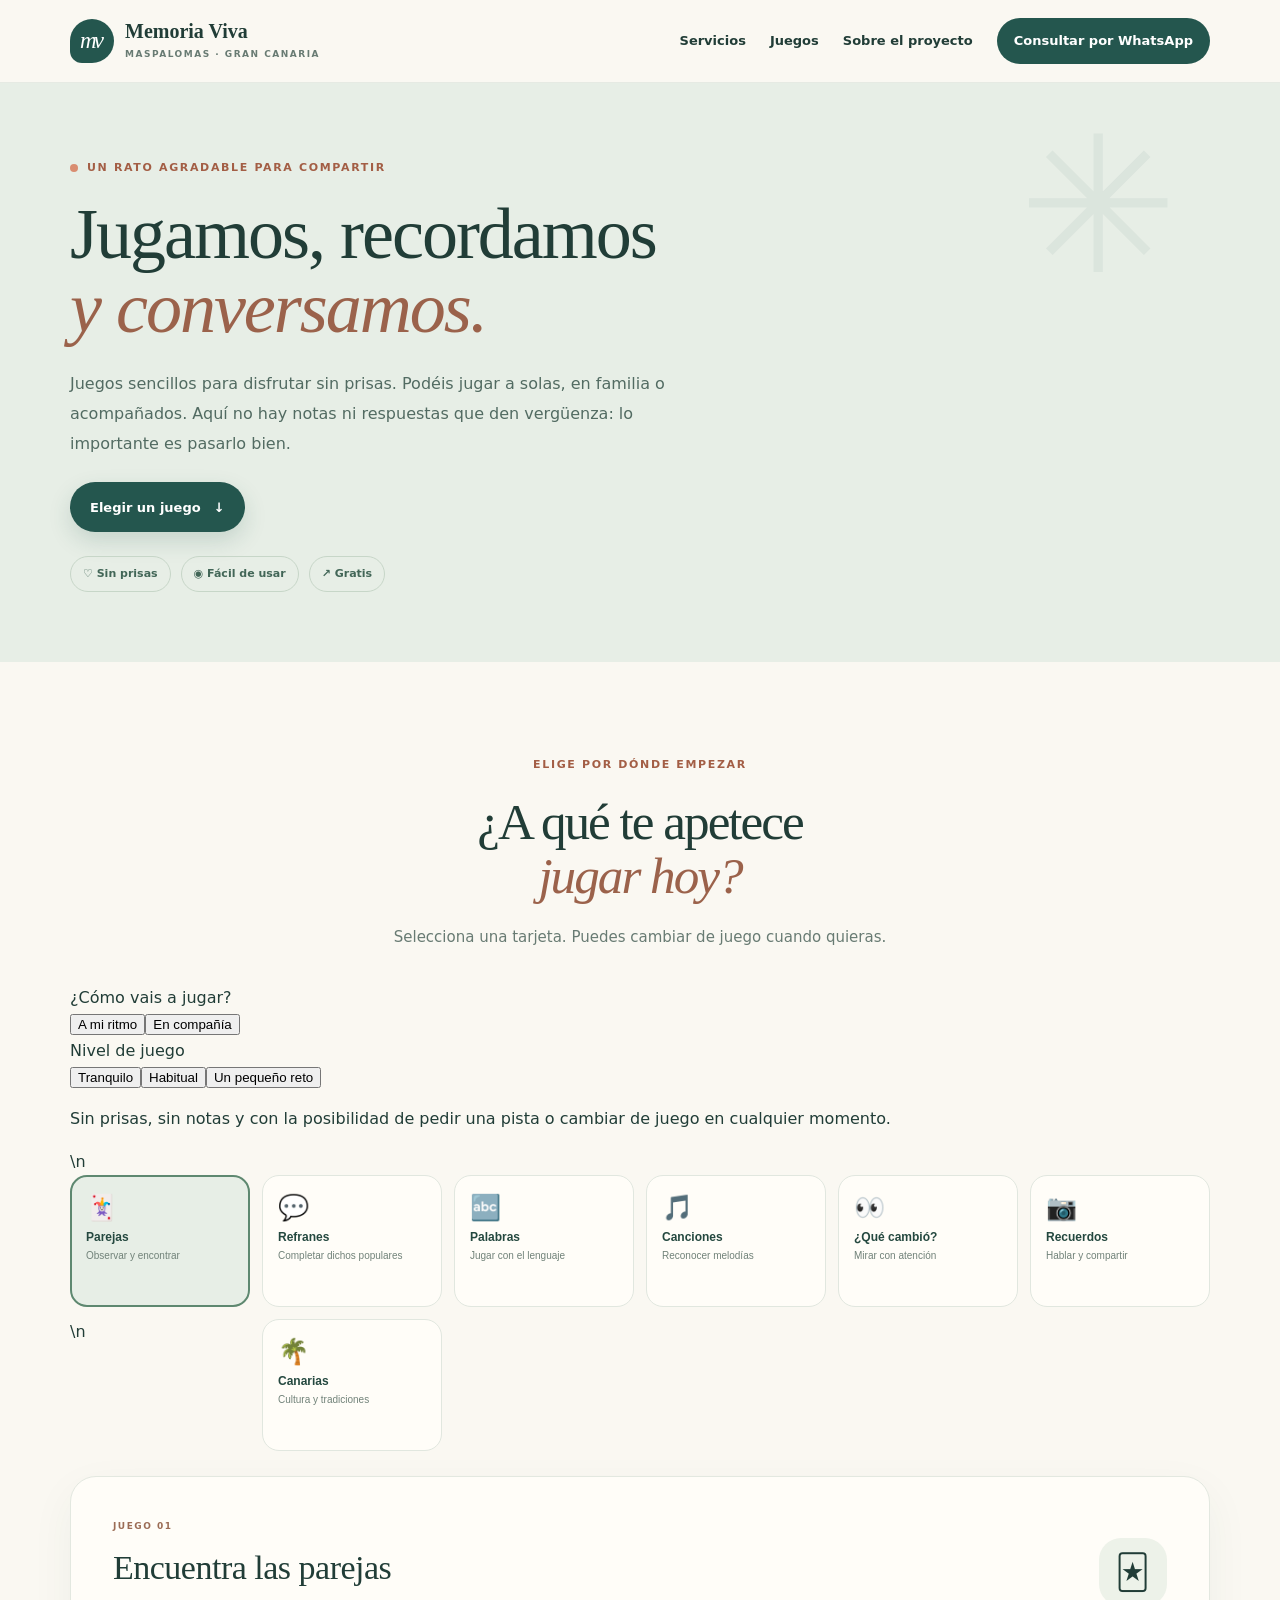
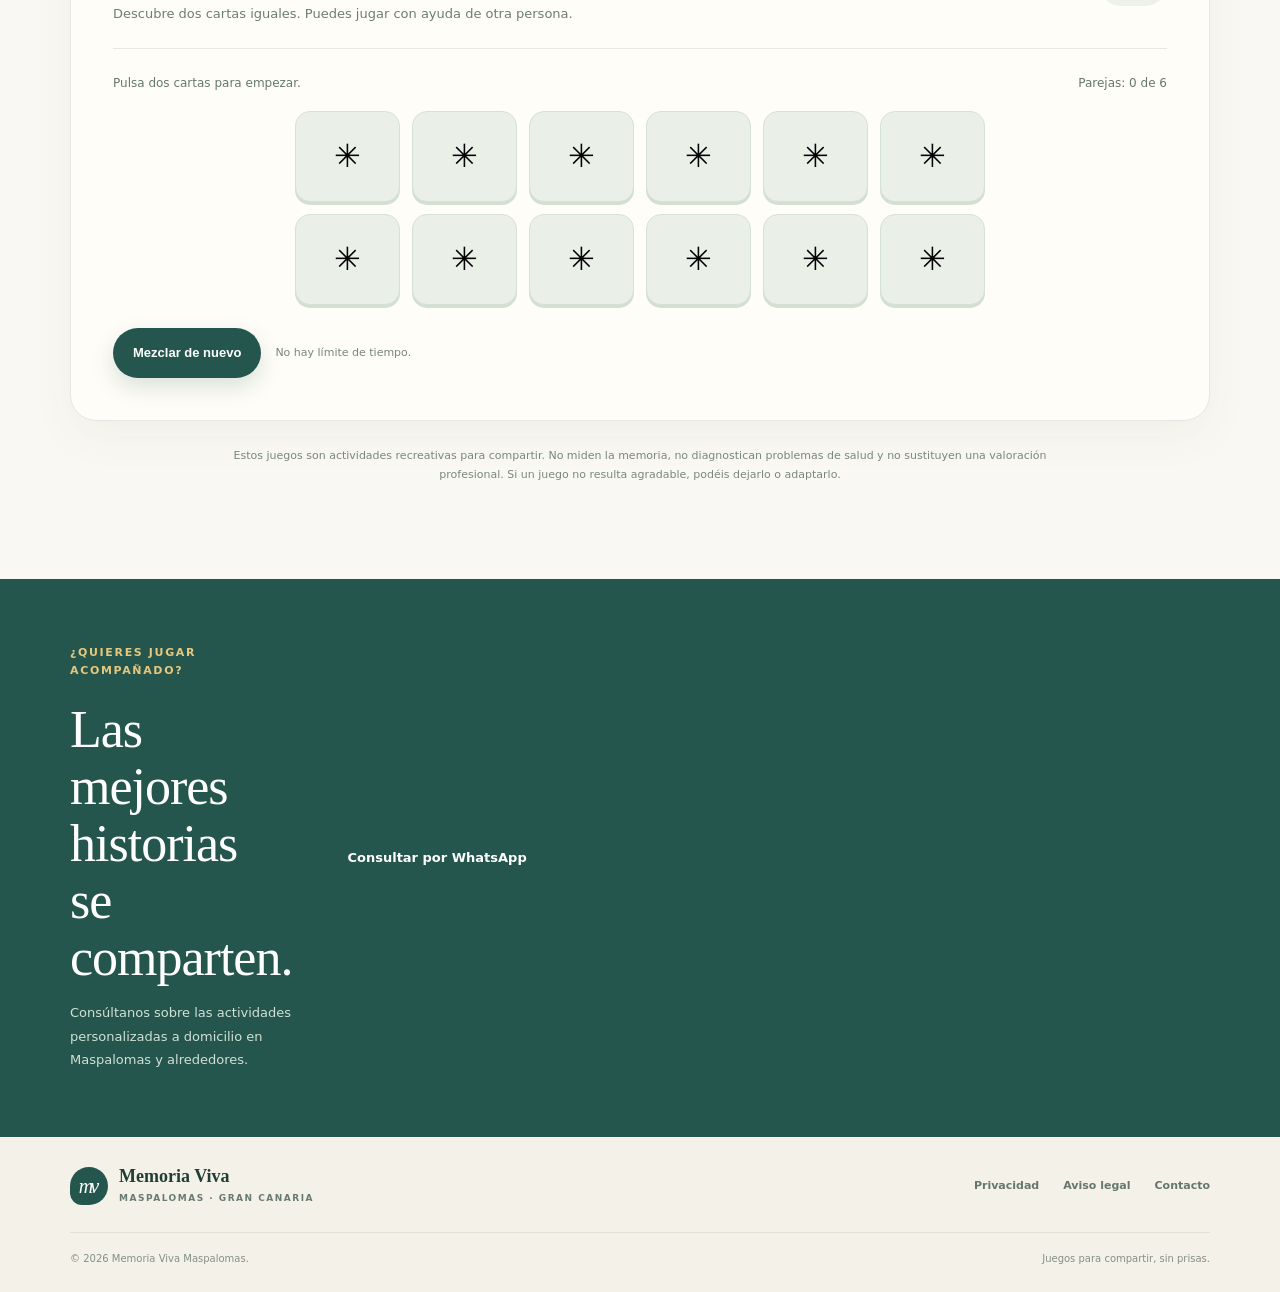
==== juegos.html @ 3e7fa400 "Mejora la experiencia de juegos y añade cultura canaria" ====
<!doctype html>
<html lang="es">
<head>
<meta charset="utf-8"><meta name="viewport" content="width=device-width, initial-scale=1">
<meta name="theme-color" content="#24564e">
<meta name="description" content="Juegos sencillos y agradables para compartir: parejas, refranes, palabras, canciones y recuerdos.">
<title>Juegos para compartir | Memoria Viva Maspalomas</title>
<link rel="icon" href="assets/favicon.svg" type="image/svg+xml">
<link rel="stylesheet" href="styles.css"><link rel="stylesheet" href="juegos.css">
<script src="site-config.js" defer></script><script src="juegos.js" defer></script>
</head>
<body class="games-page">
<a class="skip-link" href="#contenido">Saltar al contenido</a>
<header class="site-header"><div class="container nav-wrap">
<a class="brand" href="index.html" aria-label="Memoria Viva Maspalomas, inicio"><span class="brand-mark" aria-hidden="true">mv</span><span><strong>Memoria Viva</strong><small>MASPALOMAS · GRAN CANARIA</small></span></a>
<button class="menu-toggle" aria-expanded="false" aria-controls="nav-menu" aria-label="Abrir menú">☰</button>
<nav id="nav-menu" class="nav-menu" aria-label="Navegación principal"><a href="index.html#servicios">Servicios</a><a href="juegos.html" aria-current="page">Juegos</a><a href="index.html#sobre-nosotros">Sobre el proyecto</a><a class="nav-cta js-whatsapp" href="#contacto" data-message="Hola, me gustaría recibir información sobre Memoria Viva Maspalomas.">Consultar por WhatsApp</a></nav>
</div></header>
<main id="contenido">
<section class="games-hero"><div class="container games-hero-inner"><p class="eyebrow"><span class="eyebrow-dot"></span> Un rato agradable para compartir</p><h1>Jugamos, recordamos<br><em>y conversamos.</em></h1><p>Juegos sencillos para disfrutar sin prisas. Podéis jugar a solas, en familia o acompañados. Aquí no hay notas ni respuestas que den vergüenza: lo importante es pasarlo bien.</p><a href="#elige-juego" class="button button-primary">Elegir un juego <span aria-hidden="true">↓</span></a><div class="games-hero-badges"><span>♡ Sin prisas</span><span>◉ Fácil de usar</span><span>↗ Gratis</span></div></div></section>
<section class="games-library section" id="elige-juego"><div class="container"><div class="section-heading games-heading"><p class="eyebrow">Elige por dónde empezar</p><h2>¿A qué te apetece<br><em>jugar hoy?</em></h2><p>Selecciona una tarjeta. Puedes cambiar de juego cuando quieras.</p></div>
<div class="play-settings" aria-label="Personaliza la forma de jugar">
  <div class="setting-group"><span class="setting-label" id="mode-label">¿Cómo vais a jugar?</span><div class="setting-options" role="group" aria-labelledby="mode-label"><button type="button" class="setting-button active" data-mode="solo" aria-pressed="true">A mi ritmo</button><button type="button" class="setting-button" data-mode="acompanado" aria-pressed="false">En compañía</button></div></div>
  <div class="setting-group"><span class="setting-label" id="difficulty-label">Nivel de juego</span><div class="setting-options" role="group" aria-labelledby="difficulty-label"><button type="button" class="setting-button" data-level="facil" aria-pressed="false">Tranquilo</button><button type="button" class="setting-button active" data-level="medio" aria-pressed="true">Habitual</button><button type="button" class="setting-button" data-level="reto" aria-pressed="false">Un pequeño reto</button></div></div>
  <p id="play-guidance" class="play-guidance" role="status" aria-live="polite">Sin prisas, sin notas y con la posibilidad de pedir una pista o cambiar de juego en cualquier momento.</p>
</div>\n<div class="game-tabs" role="group" aria-label="Elegir juego">
<button class="game-tab active" data-game="parejas" aria-pressed="true"><span>🃏</span><strong>Parejas</strong><small>Observar y encontrar</small></button>
<button class="game-tab" data-game="refranes" aria-pressed="false"><span>💬</span><strong>Refranes</strong><small>Completar dichos populares</small></button>
<button class="game-tab" data-game="palabras" aria-pressed="false"><span>🔤</span><strong>Palabras</strong><small>Jugar con el lenguaje</small></button>
<button class="game-tab" data-game="canciones" aria-pressed="false"><span>🎵</span><strong>Canciones</strong><small>Reconocer melodías</small></button>
<button class="game-tab" data-game="cambios" aria-pressed="false"><span>👀</span><strong>¿Qué cambió?</strong><small>Mirar con atención</small></button>
<button class="game-tab" data-game="recuerdos" aria-pressed="false"><span>📷</span><strong>Recuerdos</strong><small>Hablar y compartir</small></button>\n<button class="game-tab" data-game="canarias" aria-pressed="false"><span>🌴</span><strong>Canarias</strong><small>Cultura y tradiciones</small></button>
</div>
<div class="game-stage" aria-live="polite">
<div class="game-panel active" id="game-parejas"><div class="game-panel-head"><div><p class="card-label">JUEGO 01</p><h3>Encuentra las parejas</h3><p>Descubre dos cartas iguales. Puedes jugar con ayuda de otra persona.</p></div><span class="game-illustration">🃏</span></div><div class="game-status"><span id="memory-status">Pulsa dos cartas para empezar.</span><span id="memory-pairs">Parejas: 0 de 6</span></div><div class="memory-grid" id="memory-grid" aria-label="Tablero de cartas"></div><div class="game-actions"><button class="button button-primary" id="memory-reset">Mezclar de nuevo</button><span class="gentle-note">No hay límite de tiempo.</span></div></div>
<div class="game-panel" id="game-refranes"><div class="game-panel-head"><div><p class="card-label">JUEGO 02</p><h3>Completa el refrán</h3><p>Elige la opción que te parezca adecuada. ¡Y si conoces otra versión, también vale conversar sobre ella!</p></div><span class="game-illustration">💬</span></div><div class="quiz-card"><span class="quiz-counter" id="proverb-counter">Refrán 1</span><h4 id="proverb-question">A quien madruga…</h4><div class="quiz-options" id="proverb-options"></div><p class="game-feedback" id="proverb-feedback" role="status" aria-live="polite"></p><button class="button button-primary" id="proverb-next">Otro refrán</button></div></div>
<div class="game-panel" id="game-palabras"><div class="game-panel-head"><div><p class="card-label">JUEGO 03</p><h3>Palabras encadenadas</h3><p>Di una palabra que empiece por la última letra de la palabra anterior. Podéis jugar por turnos.</p></div><span class="game-illustration">🔤</span></div><div class="word-card"><p class="word-label">TU PALABRA DE PARTIDA</p><div class="starting-word" id="word-current">MESA</div><p id="word-prompt">Busca una palabra que empiece por A.</p><form id="word-form" class="word-form"><label for="word-input">Tu palabra</label><div class="word-input-row"><input id="word-input" autocomplete="off" maxlength="32" placeholder="Escribe una palabra" required><button class="button button-primary" type="submit">Comprobar</button></div></form><p class="game-feedback" id="word-feedback" role="status" aria-live="polite">Por ejemplo: árbol.</p><div class="word-history" id="word-history" aria-label="Palabras usadas"></div><button class="button button-secondary" id="word-reset" type="button">Empezar otra vez</button></div></div>
<div class="game-panel" id="game-canciones"><div class="game-panel-head"><div><p class="card-label">JUEGO 04</p><h3>¿Qué canción será?</h3><p>Lee la pista y elige un título. Después, si os apetece, podéis tararearla o buscarla juntos.</p></div><span class="game-illustration">🎵</span></div><div class="quiz-card"><span class="quiz-counter" id="song-counter">Pista 1</span><div class="song-note">♫</div><p class="song-clue" id="song-clue">Una canción muy conocida en todo el mundo, asociada a una palabra italiana que invita a volar.</p><div class="quiz-options" id="song-options"></div><p class="game-feedback" id="song-feedback" role="status" aria-live="polite"></p><button class="button button-primary" id="song-next">Siguiente pista</button><p class="gentle-note">Las pistas son descriptivas; no reproducimos grabaciones ni letras de canciones.</p></div></div>
<div class="game-panel" id="game-cambios"><div class="game-panel-head"><div><p class="card-label">JUEGO 05</p><h3>¿Qué ha cambiado?</h3><p>Observa los objetos durante unos segundos. Después cambiaremos uno. ¿Puedes descubrir cuál?</p></div><span class="game-illustration">👀</span></div><div class="scene-card"><p class="scene-instruction" id="scene-instruction">Observa la escena con calma.</p><div class="object-scene" id="object-scene"></div><div class="game-actions scene-actions"><button class="button button-primary" id="scene-show">Ya la he observado</button><button class="button button-secondary" id="scene-reset">Nueva escena</button></div><p class="game-feedback" id="scene-feedback" role="status" aria-live="polite"></p><div class="scene-answers" id="scene-answers"></div></div></div>
<div class="game-panel" id="game-recuerdos"><div class="game-panel-head"><div><p class="card-label">JUEGO 06</p><h3>Recuerdos para conversar</h3><p>No hay respuestas correctas. Cada pregunta es una invitación a compartir una historia, si apetece.</p></div><span class="game-illustration">📷</span></div><div class="memory-prompt-card"><span class="prompt-flower">✳</span><p class="prompt-category" id="memory-category">LUGARES</p><h4 id="memory-prompt">¿Había algún lugar al que te gustara ir de paseo?</h4><p class="prompt-support">Puedes responder hablando, señalando una imagen o simplemente escuchando.</p><div class="prompt-actions"><button class="button button-primary" id="prompt-next">Otra pregunta</button><button class="button button-secondary" id="prompt-fav">♡ Me gusta esta pregunta</button></div><p class="game-feedback" id="prompt-feedback" role="status" aria-live="polite"></p></div></div>
</div><p class="games-disclaimer">Estos juegos son actividades recreativas para compartir. No miden la memoria, no diagnostican problemas de salud y no sustituyen una valoración profesional. Si un juego no resulta agradable, podéis dejarlo o adaptarlo.</p>
</div></section>
<section class="games-contact" id="contacto"><div class="container games-contact-inner"><div><p class="eyebrow light">¿Quieres jugar acompañado?</p><h2>Las mejores historias<br>se comparten.</h2><p>Consúltanos sobre las actividades personalizadas a domicilio en Maspalomas y alrededores.</p></div><a class="button button-light js-whatsapp" href="#contacto" data-message="Hola, he visto los juegos de Memoria Viva Maspalomas y me gustaría recibir información sobre las actividades a domicilio.">Consultar por WhatsApp <span aria-hidden="true">↗</span></a></div></section>
</main>
<footer class="site-footer"><div class="container footer-top"><a class="brand footer-brand" href="index.html"><span class="brand-mark" aria-hidden="true">mv</span><span><strong>Memoria Viva</strong><small>MASPALOMAS · GRAN CANARIA</small></span></a><div class="footer-links"><a href="privacidad.html">Privacidad</a><a href="aviso-legal.html">Aviso legal</a><a href="index.html#contacto">Contacto</a></div></div><div class="container footer-bottom"><p>© <span id="year"></span> Memoria Viva Maspalomas.</p><p>Juegos para compartir, sin prisas.</p></div></footer>
</body></html>
---- styles.css ----
:root{--pine:#24564e;--pine-dark:#173f39;--sage:#e7eee6;--cream:#faf8f2;--paper:#fffdf8;--ink:#213d37;--muted:#687b73;--clay:#d98d71;--gold:#e6c77d;--line:#dce4dc;--radius:24px;--shadow:0 18px 55px rgba(30,66,57,.10)}*{box-sizing:border-box}html{scroll-behavior:smooth;scroll-padding-top:88px}body{margin:0;background:var(--cream);color:var(--ink);font-family:Inter,ui-sans-serif,system-ui,-apple-system,BlinkMacSystemFont,"Segoe UI",sans-serif;font-size:16px;line-height:1.65}a{color:inherit}button,a{-webkit-tap-highlight-color:transparent}a:focus-visible,button:focus-visible,summary:focus-visible{outline:3px solid #c57c5f;outline-offset:4px}.container{width:min(1140px,calc(100% - 40px));margin-inline:auto}.skip-link{position:absolute;top:-50px;left:12px;background:white;padding:10px;z-index:100}.skip-link:focus{top:12px}.site-header{position:sticky;top:0;z-index:50;background:rgba(250,248,242,.96);backdrop-filter:blur(14px);border-bottom:1px solid rgba(36,86,78,.09)}.nav-wrap{min-height:82px;display:flex;align-items:center;justify-content:space-between;gap:24px}.brand{display:inline-flex;align-items:center;gap:11px;text-decoration:none;flex-shrink:0}.brand-mark{display:grid;place-items:center;width:44px;height:44px;border-radius:50% 50% 50% 12px;background:var(--pine);color:#fff;font-family:Georgia,serif;font-size:23px;font-style:italic;letter-spacing:-3px;padding-right:3px}.brand strong{display:block;font-family:Georgia,serif;font-size:20px;line-height:1.1}.brand small{display:block;margin-top:5px;color:var(--muted);font-size:9px;font-weight:800;letter-spacing:1.5px}.nav-menu{display:flex;align-items:center;gap:24px}.nav-menu>a{text-decoration:none;font-size:13px;font-weight:650}.nav-menu>a:hover,.footer-links a:hover{color:#a35e45}.nav-menu .nav-cta,.nav-cta{padding:12px 17px;background:var(--pine);color:white;border-radius:100px;text-decoration:none}.menu-toggle{display:none;border:0;background:transparent;font-size:25px;color:var(--pine);cursor:pointer}.hero{position:relative;overflow:hidden;background:var(--sage);padding:78px 0 94px}.hero-grid{display:grid;grid-template-columns:1.02fr .98fr;align-items:center;gap:50px;position:relative;z-index:1}.eyebrow{display:flex;align-items:center;gap:9px;color:#a35e45;font-size:11px;font-weight:800;letter-spacing:1.65px;text-transform:uppercase;margin:0 0 20px}.eyebrow-dot{width:8px;height:8px;background:var(--clay);border-radius:50%}.hero h1,.section h2,.process-intro h2,.about-copy h2,.faq-grid h2,.contact-section h2{font-family:Georgia,serif;font-weight:500;letter-spacing:-2px;line-height:1.06;margin:0}.hero h1{font-size:clamp(43px,5.2vw,70px)}.hero h1 em,.section h2 em,.process-intro h2 em,.about-copy h2 em,.faq-grid h2 em{font-weight:400;color:#9b624b}.hero-lead{max-width:560px;color:#526b62;font-size:17px;line-height:1.8;margin:24px 0 28px}.hero-actions{display:flex;flex-wrap:wrap;gap:12px}.button{min-height:50px;display:inline-flex;align-items:center;justify-content:center;gap:13px;padding:13px 20px;border-radius:100px;text-decoration:none;font-weight:750;font-size:13px;transition:transform .2s,box-shadow .2s}.button:hover{transform:translateY(-2px)}.button-primary{background:var(--pine);color:white;box-shadow:0 9px 22px rgba(36,86,78,.17)}.button-primary:hover{background:var(--pine-dark)}.button-secondary{border:1px solid #bdcec2;color:var(--pine)}.hero-note{display:flex;align-items:center;gap:9px;margin-top:25px;font-size:11px;color:#60766d}.check-icon{display:grid;place-items:center;width:20px;height:20px;background:#d1e1d2;color:var(--pine);border-radius:50%;font-weight:900}.hero-art{height:440px;position:relative;display:grid;place-items:center}.sun{position:absolute;right:7%;top:2%;width:118px;height:118px;border-radius:50%;background:#edcf8e;opacity:.82}.art-card{position:relative;width:min(370px,84%);min-height:300px;padding:36px 34px;background:#fffdf7;border-radius:8px 8px 8px 48px;box-shadow:0 24px 70px rgba(37,79,66,.13);transform:rotate(-3deg);z-index:2;display:flex;flex-direction:column;justify-content:center}.art-kicker{font-size:9px;letter-spacing:1.8px;font-weight:850;color:#a35e45}.art-line{height:1px;background:#dfe5d9;margin:19px 0}.art-card p{font-family:Georgia,serif;font-size:27px;line-height:1.35;margin:0;color:#34574c}.art-bottom{display:flex;align-items:center;justify-content:space-between;margin-top:30px;font-size:8px;letter-spacing:1.1px;font-weight:800;color:#71867a}.art-spark{font-size:25px;color:#c98a6c}.plant{position:absolute;width:145px;height:190px;right:1%;bottom:7%;z-index:3}.plant b{position:absolute;bottom:0;left:50%;width:7px;height:120px;background:#6f9178;border-radius:10px;transform:rotate(8deg)}.plant i{position:absolute;display:block;width:45px;height:70px;background:#87a58b;border-radius:100% 0 100% 0;transform-origin:bottom center}.plant i:nth-child(1){left:37px;bottom:80px;transform:rotate(-42deg)}.plant i:nth-child(2){left:65px;bottom:110px;transform:rotate(35deg);background:#6f9479}.plant i:nth-child(3){left:30px;bottom:28px;transform:rotate(-60deg);background:#a0b9a0}.floating-tag{position:absolute;left:0;bottom:12%;z-index:4;display:flex;align-items:center;gap:10px;background:white;padding:13px 16px;border-radius:14px;box-shadow:var(--shadow)}.tag-icon{font-size:24px;color:#b7785c}.floating-tag strong,.floating-tag small{display:block}.floating-tag strong{font-size:11px}.floating-tag small{font-size:10px;color:var(--muted)}.hero-wave{position:absolute;bottom:-1px;left:0;width:100%;height:30px;background:var(--cream);clip-path:ellipse(60% 50% at 50% 100%)}.trust-strip{padding:24px 0;background:var(--cream)}.trust-grid{display:grid;grid-template-columns:repeat(3,1fr);gap:25px}.trust-grid>div{display:flex;align-items:center;justify-content:center;gap:13px}.trust-number{font-family:Georgia,serif;font-size:25px;color:#b77a5f}.trust-grid p{font-size:12px;font-weight:750;margin:0}.section{padding:94px 0}.section-heading{text-align:center;max-width:760px;margin:0 auto 46px}.section-heading .eyebrow{justify-content:center}.section h2,.process-intro h2,.about-copy h2,.faq-grid h2{font-size:clamp(38px,4vw,54px)}.section-heading>p:last-child{max-width:610px;margin:22px auto 0;color:var(--muted);font-size:15px}.service-grid{display:grid;grid-template-columns:repeat(3,1fr);gap:20px}.service-card{padding:30px 27px;background:var(--paper);border:1px solid #e4e8df;border-radius:var(--radius);min-height:320px;display:flex;flex-direction:column;align-items:flex-start;box-shadow:0 8px 30px rgba(40,70,58,.025)}.service-card.featured{background:#f0f3e9;border-color:#d9e1d3;transform:translateY(-10px)}.service-icon{width:52px;height:52px;display:grid;place-items:center;border-radius:17px;font-size:24px;margin-bottom:23px}.service-icon.sage{background:#e1eadd;color:#3f6c59}.service-icon.clay{background:#f4e0d6;color:#a55d44}.service-icon.gold{background:#f5edcf;color:#8d7137}.card-label{font-size:9px;font-weight:850;letter-spacing:1.5px;color:#9b6c55;margin:0 0 10px}.service-card h3{font-family:Georgia,serif;font-size:24px;font-weight:500;margin:0 0 12px}.service-card>p:not(.card-label){font-size:13px;line-height:1.8;color:var(--muted);margin:0 0 25px}.text-link{margin-top:auto;text-decoration:none;color:var(--pine);font-size:12px;font-weight:800}.text-link span{margin-left:6px}.section-footnote{font-size:11px;color:#7a8981;text-align:center;max-width:850px;margin:32px auto 0}.process-section{background:#eaf0e8}.process-grid{display:grid;grid-template-columns:.8fr 1.2fr;gap:100px;align-items:start}.process-intro>p:not(.eyebrow){color:var(--muted);font-size:15px;line-height:1.8;margin:24px 0}.process-intro .button{margin-top:8px}.steps{border-top:1px solid #d2ded2}.step{display:grid;grid-template-columns:52px 1fr;gap:18px;padding:26px 0;border-bottom:1px solid #d2ded2}.step-number{width:42px;height:42px;display:grid;place-items:center;border:1px solid #c0d0c0;border-radius:50%;font-family:Georgia,serif;font-size:18px;color:#a35e45}.step h3{margin:0 0 6px;font-size:17px}.step p{margin:0;color:var(--muted);font-size:13px;line-height:1.8}.about-section{background:var(--paper)}.about-grid{display:grid;grid-template-columns:1fr 1fr;gap:90px;align-items:center}.about-visual{height:410px;position:relative;display:grid;place-items:center;background:#f1e9dc;border-radius:48% 48% 12px 12px;overflow:hidden}.about-circle{position:absolute;border:1px solid rgba(36,86,78,.17);border-radius:50%}.circle-one{width:350px;height:350px}.circle-two{width:270px;height:270px}.about-quote{position:relative;width:250px;background:var(--pine);color:white;padding:30px 28px;border-radius:8px 8px 8px 38px;box-shadow:var(--shadow);transform:rotate(2deg)}.quote-mark{font-family:Georgia,serif;font-size:43px;line-height:.8;color:#e7c68d}.about-quote p{font-family:Georgia,serif;font-size:21px;line-height:1.35;margin:10px 0 22px}.quote-line{display:block;width:34px;height:2px;background:#d7b47d;margin-bottom:12px}.about-quote small{font-size:8px;letter-spacing:1.5px;font-weight:800;color:#dbe5d9}.about-copy>p:not(.eyebrow){font-size:14px;color:var(--muted);line-height:1.9;margin:22px 0}.values-list{display:flex;flex-wrap:wrap;gap:8px;margin-top:25px}.values-list span{padding:8px 12px;background:#edf2eb;border-radius:100px;font-size:10px;font-weight:750;color:#496a5a}.faq-section{background:var(--cream)}.faq-grid{display:grid;grid-template-columns:.7fr 1.3fr;gap:90px}.faq-grid>div:first-child>p:last-child{color:var(--muted);font-size:14px;max-width:300px;margin-top:22px}.faq-list{border-top:1px solid var(--line)}.faq-list details{border-bottom:1px solid var(--line);padding:20px 0}.faq-list summary{list-style:none;cursor:pointer;font-size:14px;font-weight:750;display:flex;justify-content:space-between;gap:15px}.faq-list summary::-webkit-details-marker{display:none}.faq-list summary::after{content:'+';font-size:22px;font-weight:400;color:#a35e45}.faq-list details[open] summary::after{content:'−'}.faq-list details p{font-size:13px;line-height:1.8;color:var(--muted);margin:14px 30px 0 0}.contact-section{background:var(--pine);padding:80px 0;color:white;position:relative;overflow:hidden}.contact-section:before{content:'';position:absolute;width:420px;height:420px;border:1px solid rgba(255,255,255,.08);border-radius:50%;right:-100px;top:-190px}.contact-grid{display:grid;grid-template-columns:1fr .78fr;gap:80px;align-items:center;position:relative}.eyebrow.light{color:#e6c77d}.contact-section h2{font-size:clamp(42px,5vw,62px)}.contact-grid>div:first-child>p:not(.eyebrow){color:#d2e0d6;max-width:460px;line-height:1.8;margin-top:22px}.contact-card{background:#fffdf8;color:var(--ink);padding:29px;border-radius:23px;box-shadow:0 25px 65px rgba(13,43,36,.2)}.contact-card-top{display:flex;gap:14px;align-items:center;margin-bottom:23px}.whatsapp-mark{display:grid;place-items:center;width:48px;height:48px;background:#dfece0;color:#2d7053;border-radius:15px;font-size:23px}.contact-card-top strong,.contact-card-top small{display:block}.contact-card-top strong{font-size:14px}.contact-card-top small{font-size:11px;color:var(--muted);margin-top:4px}.button-light{width:100%;background:var(--pine);color:white;justify-content:space-between}.contact-small{font-size:10px;line-height:1.7;color:#78867e;margin:13px 0 0}.contact-divider{height:1px;background:var(--line);margin:23px 0}.contact-zone{display:flex;gap:10px;align-items:center;font-size:11px;color:#62756b;margin:8px 0}.site-footer{background:#f4f1e8;padding:35px 0 20px}.footer-top{display:flex;align-items:center;justify-content:space-between;gap:20px;padding-bottom:26px;border-bottom:1px solid #e0e1d8}.footer-brand .brand-mark{width:38px;height:38px;font-size:20px}.footer-brand strong{font-size:18px}.footer-links{display:flex;gap:24px}.footer-links a{text-decoration:none;font-size:11px;font-weight:700;color:#64766d}.footer-bottom{display:flex;justify-content:space-between;gap:20px;padding:18px 0 4px}.footer-bottom p,.footer-disclaimer{font-size:10px;color:#829087;margin:0}.footer-disclaimer{padding-top:12px;max-width:900px;line-height:1.6}.floating-whatsapp{position:fixed;right:20px;bottom:18px;z-index:40;display:flex;align-items:center;gap:9px;padding:13px 17px;border-radius:100px;background:#1e7251;color:white;text-decoration:none;font-size:12px;font-weight:800;box-shadow:0 8px 28px rgba(18,64,44,.24)}.floating-whatsapp span:first-child{font-size:19px}.toast{position:fixed;left:50%;bottom:24px;transform:translate(-50%,20px);padding:12px 18px;background:#183f38;color:white;border-radius:12px;font-size:12px;max-width:calc(100% - 32px);opacity:0;pointer-events:none;transition:.25s;z-index:100}.toast.visible{opacity:1;transform:translate(-50%,0)}.legal-main{padding:70px 0 100px;min-height:65vh}.legal-content{max-width:780px;margin:auto}.legal-content h1{font-family:Georgia,serif;font-size:44px;font-weight:500;letter-spacing:-1.5px}.legal-content h2{font-family:Georgia,serif;margin-top:35px}.legal-content p,.legal-content li{color:#586e63;line-height:1.85;font-size:14px}.legal-alert{padding:16px 18px;background:#f5e9d9;border-left:3px solid #b67a5e;border-radius:6px;font-size:13px}@media(max-width:900px){.nav-menu{gap:14px}.nav-menu>a{font-size:12px}.hero-grid{gap:20px}.hero-art{height:390px}.art-card{width:85%;padding:29px}.plant{right:-3%}.process-grid,.faq-grid{gap:45px}.about-grid{gap:45px}.contact-grid{gap:40px}}@media(max-width:720px){.container{width:min(100% - 32px,560px)}.nav-wrap{min-height:72px}.menu-toggle{display:block}.nav-menu{display:none;position:absolute;top:71px;left:0;right:0;padding:18px 22px 22px;background:var(--cream);border-bottom:1px solid var(--line);flex-direction:column;align-items:stretch;gap:0}.nav-menu.open{display:flex}.nav-menu>a{padding:13px 3px;font-size:14px}.nav-menu .nav-cta{text-align:center;margin-top:8px;padding:13px}.hero{padding:55px 0 65px}.hero-grid{grid-template-columns:1fr;gap:12px}.hero h1{font-size:clamp(43px,11vw,61px);letter-spacing:-1.8px}.hero-lead{font-size:15px}.hero-art{height:330px;margin-top:0}.sun{width:86px;height:86px;right:7%;top:1%}.art-card{min-height:250px;width:74%;padding:25px;transform:rotate(-2deg)}.art-card p{font-size:23px}.plant{height:145px;width:100px;right:0;bottom:5%;transform:scale(.8);transform-origin:bottom right}.plant b{height:90px}.floating-tag{left:0;bottom:0;padding:10px 12px}.hero-note{font-size:10px}.trust-grid{grid-template-columns:1fr;gap:12px}.trust-grid>div{justify-content:flex-start;padding-left:15%}.section{padding:72px 0}.section-heading{margin-bottom:30px}.section-heading>p:last-child{font-size:14px}.service-grid{grid-template-columns:1fr;gap:14px}.service-card{min-height:0;padding:25px}.service-card.featured{transform:none}.service-icon{margin-bottom:16px}.process-grid,.about-grid,.faq-grid,.contact-grid{grid-template-columns:1fr;gap:35px}.process-intro h2,.about-copy h2,.faq-grid h2,.section h2{font-size:43px}.process-intro>p:not(.eyebrow){margin:18px 0}.about-visual{height:330px;order:2}.about-copy{order:1}.circle-one{width:290px;height:290px}.circle-two{width:220px;height:220px}.about-quote{width:235px;padding:25px}.faq-grid{gap:25px}.contact-section{padding:65px 0}.contact-grid{gap:28px}.contact-card{padding:23px}.footer-top{align-items:flex-start;flex-direction:column}.footer-links{gap:18px;flex-wrap:wrap}.footer-bottom{flex-direction:column;gap:7px}.floating-whatsapp{right:13px;bottom:12px;padding:12px 14px}.footer-disclaimer{padding-right:35px}}@media(prefers-reduced-motion:reduce){html{scroll-behavior:auto}*,*::before,*::after{transition:none!important;animation:none!important}}
---- juegos.css ----
.games-hero{background:#e7eee6;padding:76px 0 70px;position:relative;overflow:hidden}.games-hero:after{content:"✳";position:absolute;right:8%;top:5%;font-size:190px;color:rgba(36,86,78,.06);line-height:1}.games-hero-inner{position:relative;z-index:1}.games-hero h1{font-family:Georgia,serif;font-size:clamp(44px,6vw,72px);line-height:1.03;letter-spacing:-2px;font-weight:500;margin:0}.games-hero h1 em{color:#9b624b;font-weight:400}.games-hero-inner>p:not(.eyebrow){max-width:650px;color:#526b62;font-size:16px;line-height:1.85;margin:24px 0}.games-hero-badges{display:flex;gap:10px;flex-wrap:wrap;margin-top:24px}.games-hero-badges span{border:1px solid #c7d6c8;padding:8px 12px;border-radius:100px;font-size:11px;font-weight:750;color:#426657}.games-heading{margin-bottom:35px}.game-tabs{display:grid;grid-template-columns:repeat(6,1fr);gap:12px;margin-bottom:25px}.game-tab{display:flex;flex-direction:column;align-items:flex-start;text-align:left;gap:5px;min-height:132px;padding:17px 15px;border:1px solid #e1e7df;border-radius:17px;background:#fffdf8;color:#24483f;cursor:pointer;transition:transform .18s,border-color .18s,background .18s}.game-tab:hover{transform:translateY(-2px);border-color:#a9c1ae}.game-tab.active{background:#e7eee6;border:2px solid #5e8870;padding:16px 14px}.game-tab>span{font-size:25px;margin-bottom:3px}.game-tab strong{font-size:12px}.game-tab small{font-size:10px;color:#718279;line-height:1.4}.game-stage{background:#fffdf8;border:1px solid #e3e8e0;border-radius:26px;box-shadow:0 15px 45px rgba(35,70,57,.05);overflow:hidden}.game-panel{display:none;padding:clamp(22px,4vw,42px)}.game-panel.active{display:block;animation:game-in .25s ease-out}@keyframes game-in{from{opacity:.5;transform:translateY(5px)}to{opacity:1;transform:translateY(0)}}.game-panel-head{display:flex;align-items:center;justify-content:space-between;gap:20px;border-bottom:1px solid #e6e9e1;padding-bottom:22px;margin-bottom:25px}.game-panel-head .card-label{margin-bottom:6px}.game-panel-head h3{font-family:Georgia,serif;font-size:clamp(25px,3vw,34px);font-weight:500;letter-spacing:-.5px;margin:0 0 7px}.game-panel-head p:not(.card-label){font-size:13px;line-height:1.75;color:#6c7d73;max-width:650px;margin:0}.game-illustration{display:grid;place-items:center;width:68px;height:68px;flex:0 0 68px;background:#edf2e9;border-radius:22px;font-size:34px}.game-status{display:flex;justify-content:space-between;gap:15px;flex-wrap:wrap;color:#65786d;font-size:12px;margin-bottom:17px}.memory-grid{display:grid;grid-template-columns:repeat(6,minmax(0,1fr));gap:12px;max-width:690px;margin:0 auto}.memory-card{min-height:91px;border:1px solid #d6e1d6;border-radius:15px;background:#eaf0e8;display:grid;place-items:center;font-size:32px;cursor:pointer;box-shadow:0 3px 0 #d2dfd1;transition:transform .15s,background .15s}.memory-card:hover{transform:translateY(-2px)}.memory-card.revealed,.memory-card.matched{background:#fff6e8;border-color:#e2cba9;box-shadow:none}.memory-card.matched{background:#e3f0e2;border-color:#b4d0b5}.memory-card:disabled{cursor:default}.game-actions{display:flex;align-items:center;gap:14px;flex-wrap:wrap;margin-top:23px}.game-actions .button,.quiz-card>.button,.word-card>.button,.prompt-actions .button{border:0;cursor:pointer}.gentle-note{font-size:11px;color:#77867e}.quiz-card{max-width:690px;margin:0 auto;text-align:center;padding:12px 0}.quiz-counter{display:inline-block;font-size:10px;font-weight:800;letter-spacing:1.3px;text-transform:uppercase;color:#a35e45;background:#f7e9de;border-radius:100px;padding:7px 12px}.quiz-card h4{font-family:Georgia,serif;font-size:clamp(27px,4vw,38px);font-weight:500;line-height:1.3;margin:20px 0 24px}.quiz-options{display:grid;grid-template-columns:1fr 1fr;gap:12px}.quiz-option{padding:15px 16px;min-height:57px;background:#f3f5ef;border:1px solid #dfe6dc;border-radius:13px;font:inherit;font-size:14px;font-weight:700;color:#294d42;cursor:pointer}.quiz-option:hover:not(:disabled){border-color:#82a68a;background:#e9f1e7}.quiz-option.correct{background:#e0efdf;border-color:#78a77b}.quiz-option.incorrect{background:#f8e6dc;border-color:#d99b7e}.quiz-option:disabled{cursor:default}.game-feedback{min-height:25px;font-size:13px;color:#5d7866;margin:15px 0}.quiz-card>.button{margin:8px auto 0}.word-card{max-width:650px;margin:0 auto;text-align:center;padding:8px 0}.word-label{font-size:10px;font-weight:850;letter-spacing:1.5px;color:#9b6c55}.starting-word{font-family:Georgia,serif;font-size:clamp(44px,7vw,65px);letter-spacing:2px;color:#24564e;margin:8px 0}.word-card>p:not(.word-label){color:#667b70;font-size:14px}.word-form{max-width:520px;text-align:left;margin:25px auto 0}.word-form label{display:block;font-size:12px;font-weight:800;margin-bottom:8px}.word-input-row{display:flex;gap:9px}.word-input-row input{flex:1;min-width:0;border:1px solid #cfdacf;background:#fff;border-radius:12px;padding:13px 15px;font:inherit;font-size:14px}.word-history{display:flex;gap:7px;flex-wrap:wrap;justify-content:center;margin:20px 0}.word-chip{background:#e7eee6;color:#315c4b;padding:7px 11px;border-radius:100px;font-size:12px;font-weight:700}.song-note{font-family:Georgia,serif;font-size:58px;color:#bd8769;margin:12px 0 0}.song-clue{font-family:Georgia,serif;font-size:22px;line-height:1.5;max-width:550px;margin:8px auto 22px}.quiz-card .gentle-note{display:block;margin-top:20px}.scene-card{max-width:740px;margin:0 auto;text-align:center}.scene-instruction{font-size:13px;color:#65786d}.object-scene{display:grid;grid-template-columns:repeat(5,1fr);gap:12px;margin:20px 0}.scene-object{display:flex;flex-direction:column;align-items:center;justify-content:center;gap:7px;min-height:110px;background:#f0f3ec;border:1px solid #e1e7dc;border-radius:15px;font-size:35px}.scene-object small{font-size:11px;color:#65786d;font-weight:750}.scene-actions{justify-content:center}.scene-answers{display:flex;flex-wrap:wrap;justify-content:center;gap:9px}.scene-answer{padding:10px 15px;border:1px solid #d6e1d6;border-radius:100px;background:#fff;font:inherit;font-size:12px;font-weight:700;cursor:pointer}.scene-answer:hover{background:#e8f0e7}.memory-prompt-card{max-width:650px;margin:0 auto;text-align:center;padding:25px 20px 15px;background:#f1f3e9;border-radius:22px}.prompt-flower{font-size:35px;color:#b77a5f}.prompt-category{font-size:10px;letter-spacing:1.6px;font-weight:850;color:#a35e45}.memory-prompt-card h4{font-family:Georgia,serif;font-size:clamp(25px,4vw,36px);line-height:1.35;font-weight:500;max-width:550px;margin:16px auto}.prompt-support{font-size:12px;color:#718077;line-height:1.7;max-width:430px;margin:15px auto 24px}.prompt-actions{display:flex;justify-content:center;flex-wrap:wrap;gap:10px}.games-disclaimer{max-width:850px;margin:25px auto 0;text-align:center;font-size:11px;line-height:1.8;color:#79877e}.games-contact{background:#24564e;color:white;padding:65px 0}.games-contact-inner{display:flex;justify-content:space-between;align-items:center;gap:35px}.games-contact h2{font-family:Georgia,serif;font-size:clamp(35px,4.5vw,52px);font-weight:500;line-height:1.1;letter-spacing:-1px;margin:0}.games-contact-inner>div>p:not(.eyebrow){font-size:13px;color:#d2e0d6;line-height:1.8;max-width:520px;margin:15px 0 0}.games-contact .button{flex-shrink:0}.games-page .site-footer{padding-top:30px}@media(max-width:950px){.game-tabs{grid-template-columns:repeat(3,1fr)}.memory-grid{gap:9px}.memory-card{min-height:80px}.games-contact-inner{align-items:flex-start;flex-direction:column}}@media(max-width:600px){.games-hero{padding:55px 0 50px}.games-hero h1{font-size:clamp(42px,11vw,58px)}.games-hero-inner>p:not(.eyebrow){font-size:14px}.game-tabs{grid-template-columns:repeat(2,minmax(0,1fr));gap:9px}.game-tab{min-height:112px;padding:13px}.game-tab.active{padding:12px}.game-panel{padding:20px 15px}.game-panel-head{align-items:flex-start;gap:10px}.game-illustration{width:48px;height:48px;flex-basis:48px;font-size:25px;border-radius:15px}.game-panel-head h3{font-size:26px}.memory-grid{grid-template-columns:repeat(4,minmax(0,1fr));gap:8px}.memory-card{min-height:68px;font-size:27px;border-radius:12px}.game-status{font-size:11px}.quiz-options{grid-template-columns:1fr}.quiz-option{min-height:52px}.word-input-row{flex-direction:column}.word-input-row .button{width:100%}.object-scene{grid-template-columns:repeat(3,1fr);gap:8px}.scene-object{min-height:86px;font-size:29px}.scene-object small{font-size:10px}.games-contact{padding:55px 0}.games-contact-inner{gap:24px}.games-contact .button{width:100%}}@media(prefers-reduced-motion:reduce){.game-panel.active{animation:none}.game-tab,.memory-card{transition:none}}
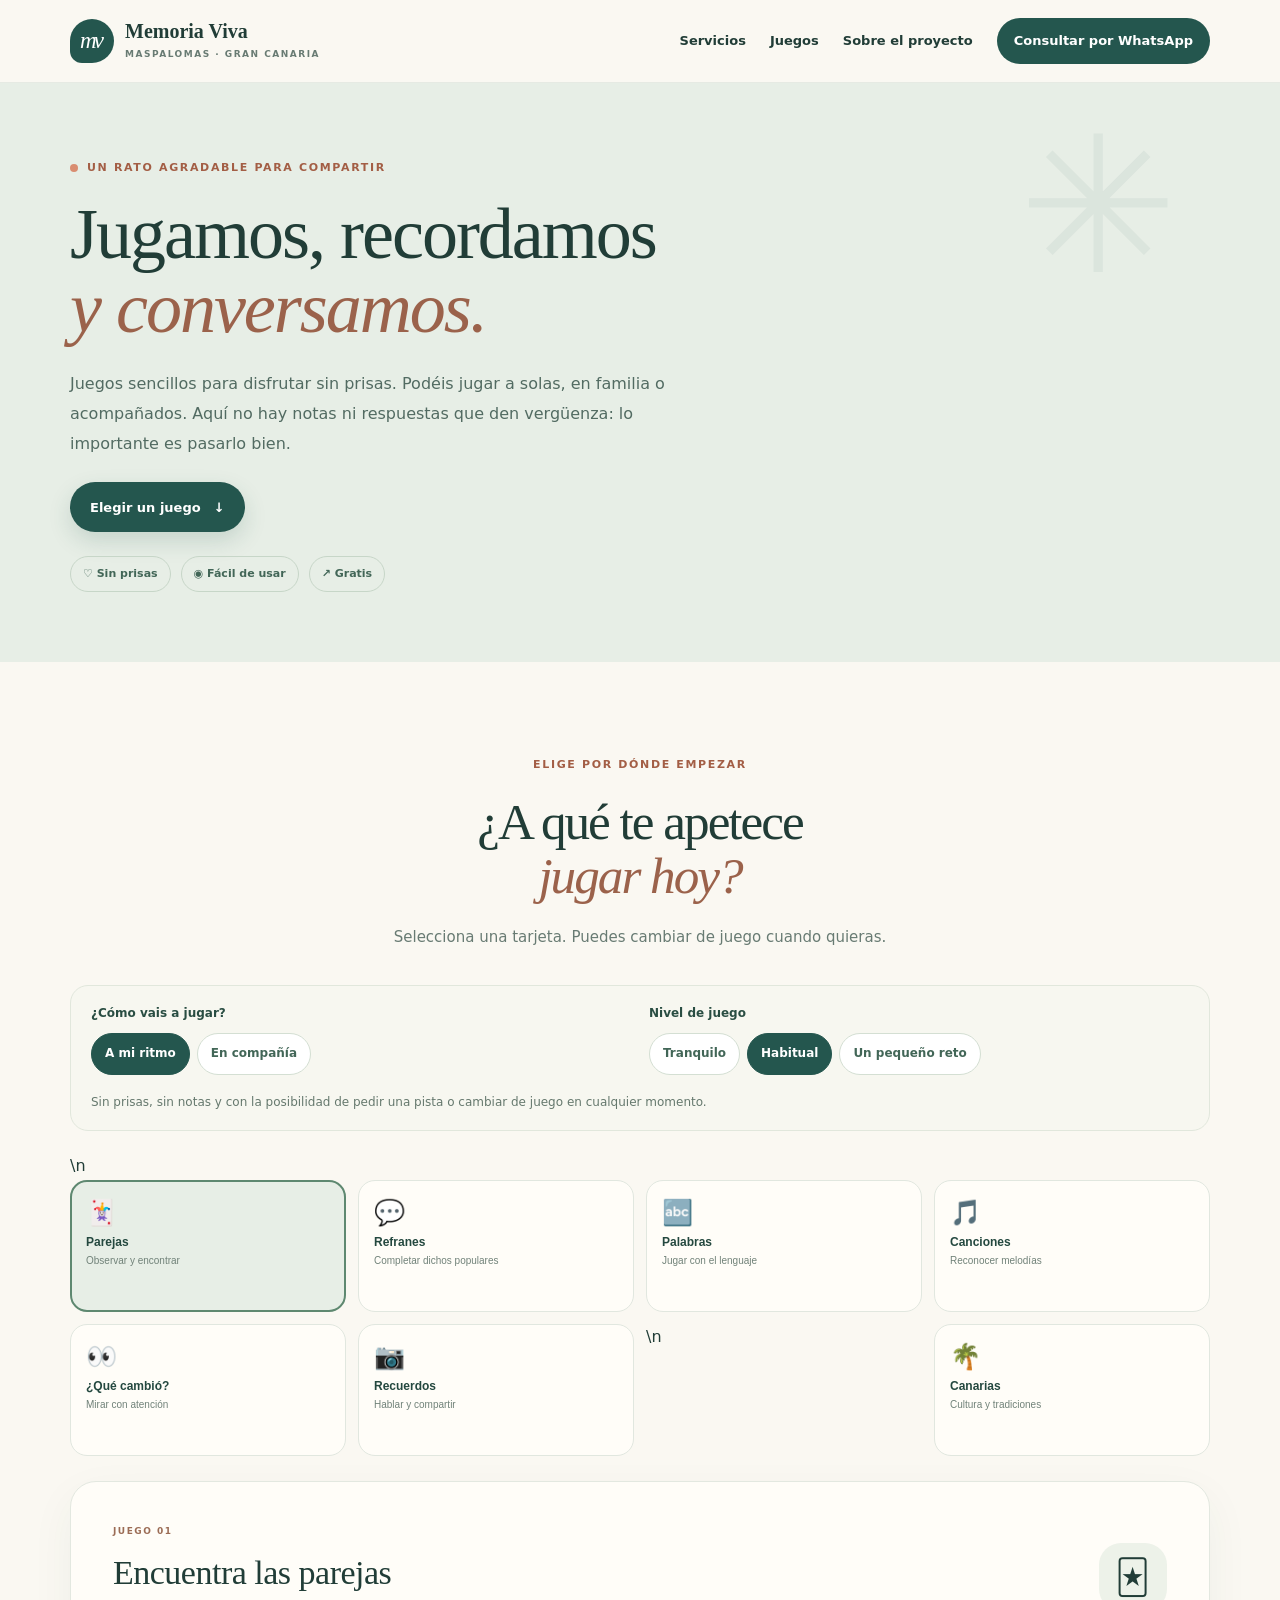
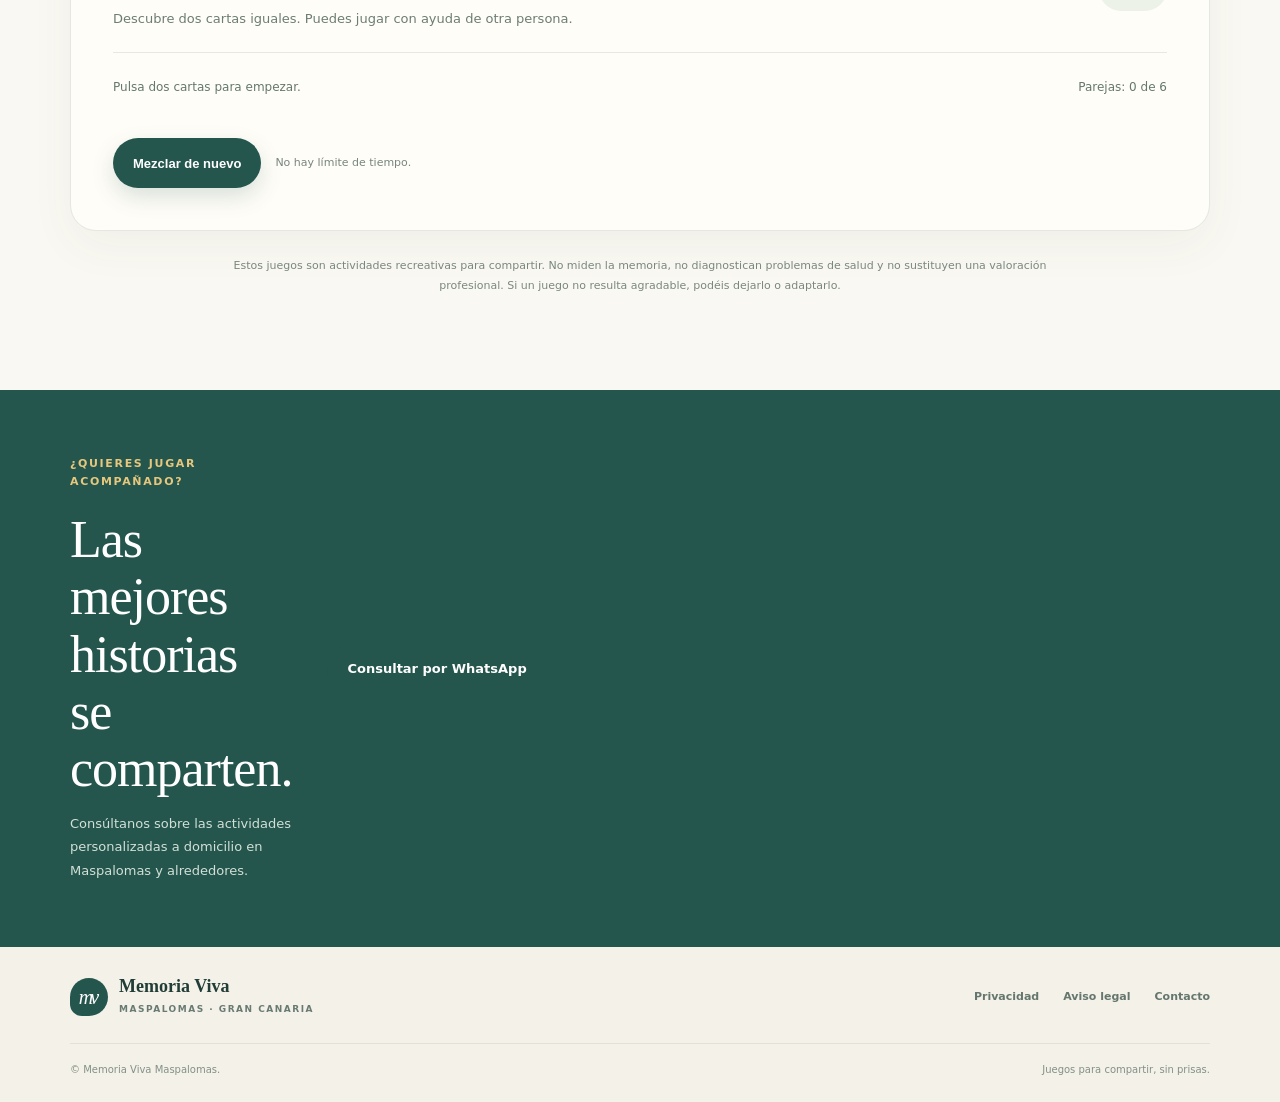
==== commit b96a28c2: "Añade texto dinámico accesible para el modo acompañante" ====
--- a/juegos.html
+++ b/juegos.html
@@ -37,7 +37,7 @@
 <div class="game-panel" id="game-palabras"><div class="game-panel-head"><div><p class="card-label">JUEGO 03</p><h3>Palabras encadenadas</h3><p>Di una palabra que empiece por la última letra de la palabra anterior. Podéis jugar por turnos.</p></div><span class="game-illustration">🔤</span></div><div class="word-card"><p class="word-label">TU PALABRA DE PARTIDA</p><div class="starting-word" id="word-current">MESA</div><p id="word-prompt">Busca una palabra que empiece por A.</p><form id="word-form" class="word-form"><label for="word-input">Tu palabra</label><div class="word-input-row"><input id="word-input" autocomplete="off" maxlength="32" placeholder="Escribe una palabra" required><button class="button button-primary" type="submit">Comprobar</button></div></form><p class="game-feedback" id="word-feedback" role="status" aria-live="polite">Por ejemplo: árbol.</p><div class="word-history" id="word-history" aria-label="Palabras usadas"></div><button class="button button-secondary" id="word-reset" type="button">Empezar otra vez</button></div></div>
 <div class="game-panel" id="game-canciones"><div class="game-panel-head"><div><p class="card-label">JUEGO 04</p><h3>¿Qué canción será?</h3><p>Lee la pista y elige un título. Después, si os apetece, podéis tararearla o buscarla juntos.</p></div><span class="game-illustration">🎵</span></div><div class="quiz-card"><span class="quiz-counter" id="song-counter">Pista 1</span><div class="song-note">♫</div><p class="song-clue" id="song-clue">Una canción muy conocida en todo el mundo, asociada a una palabra italiana que invita a volar.</p><div class="quiz-options" id="song-options"></div><p class="game-feedback" id="song-feedback" role="status" aria-live="polite"></p><button class="button button-primary" id="song-next">Siguiente pista</button><p class="gentle-note">Las pistas son descriptivas; no reproducimos grabaciones ni letras de canciones.</p></div></div>
 <div class="game-panel" id="game-cambios"><div class="game-panel-head"><div><p class="card-label">JUEGO 05</p><h3>¿Qué ha cambiado?</h3><p>Observa los objetos durante unos segundos. Después cambiaremos uno. ¿Puedes descubrir cuál?</p></div><span class="game-illustration">👀</span></div><div class="scene-card"><p class="scene-instruction" id="scene-instruction">Observa la escena con calma.</p><div class="object-scene" id="object-scene"></div><div class="game-actions scene-actions"><button class="button button-primary" id="scene-show">Ya la he observado</button><button class="button button-secondary" id="scene-reset">Nueva escena</button></div><p class="game-feedback" id="scene-feedback" role="status" aria-live="polite"></p><div class="scene-answers" id="scene-answers"></div></div></div>
-<div class="game-panel" id="game-recuerdos"><div class="game-panel-head"><div><p class="card-label">JUEGO 06</p><h3>Recuerdos para conversar</h3><p>No hay respuestas correctas. Cada pregunta es una invitación a compartir una historia, si apetece.</p></div><span class="game-illustration">📷</span></div><div class="memory-prompt-card"><span class="prompt-flower">✳</span><p class="prompt-category" id="memory-category">LUGARES</p><h4 id="memory-prompt">¿Había algún lugar al que te gustara ir de paseo?</h4><p class="prompt-support">Puedes responder hablando, señalando una imagen o simplemente escuchando.</p><div class="prompt-actions"><button class="button button-primary" id="prompt-next">Otra pregunta</button><button class="button button-secondary" id="prompt-fav">♡ Me gusta esta pregunta</button></div><p class="game-feedback" id="prompt-feedback" role="status" aria-live="polite"></p></div></div>
+<div class="game-panel" id="game-recuerdos"><div class="game-panel-head"><div><p class="card-label">JUEGO 06</p><h3>Recuerdos para conversar</h3><p>No hay respuestas correctas. Cada pregunta es una invitación a compartir una historia, si apetece.</p></div><span class="game-illustration">📷</span></div><div class="memory-prompt-card"><span class="prompt-flower">✳</span><p class="prompt-category" id="memory-category">LUGARES</p><h4 id="memory-prompt">¿Había algún lugar al que te gustara ir de paseo?</h4><p class="prompt-support" id="prompt-support">Puedes responder hablando, señalando una imagen o simplemente escuchando.</p><div class="prompt-actions"><button class="button button-primary" id="prompt-next">Otra pregunta</button><button class="button button-secondary" id="prompt-fav">♡ Me gusta esta pregunta</button></div><p class="game-feedback" id="prompt-feedback" role="status" aria-live="polite"></p></div></div>
 </div><p class="games-disclaimer">Estos juegos son actividades recreativas para compartir. No miden la memoria, no diagnostican problemas de salud y no sustituyen una valoración profesional. Si un juego no resulta agradable, podéis dejarlo o adaptarlo.</p>
 </div></section>
 <section class="games-contact" id="contacto"><div class="container games-contact-inner"><div><p class="eyebrow light">¿Quieres jugar acompañado?</p><h2>Las mejores historias<br>se comparten.</h2><p>Consúltanos sobre las actividades personalizadas a domicilio en Maspalomas y alrededores.</p></div><a class="button button-light js-whatsapp" href="#contacto" data-message="Hola, he visto los juegos de Memoria Viva Maspalomas y me gustaría recibir información sobre las actividades a domicilio.">Consultar por WhatsApp <span aria-hidden="true">↗</span></a></div></section>
--- a/juegos.css
+++ b/juegos.css
@@ -1 +1,14 @@
-.games-hero{background:#e7eee6;padding:76px 0 70px;position:relative;overflow:hidden}.games-hero:after{content:"✳";position:absolute;right:8%;top:5%;font-size:190px;color:rgba(36,86,78,.06);line-height:1}.games-hero-inner{position:relative;z-index:1}.games-hero h1{font-family:Georgia,serif;font-size:clamp(44px,6vw,72px);line-height:1.03;letter-spacing:-2px;font-weight:500;margin:0}.games-hero h1 em{color:#9b624b;font-weight:400}.games-hero-inner>p:not(.eyebrow){max-width:650px;color:#526b62;font-size:16px;line-height:1.85;margin:24px 0}.games-hero-badges{display:flex;gap:10px;flex-wrap:wrap;margin-top:24px}.games-hero-badges span{border:1px solid #c7d6c8;padding:8px 12px;border-radius:100px;font-size:11px;font-weight:750;color:#426657}.games-heading{margin-bottom:35px}.game-tabs{display:grid;grid-template-columns:repeat(6,1fr);gap:12px;margin-bottom:25px}.game-tab{display:flex;flex-direction:column;align-items:flex-start;text-align:left;gap:5px;min-height:132px;padding:17px 15px;border:1px solid #e1e7df;border-radius:17px;background:#fffdf8;color:#24483f;cursor:pointer;transition:transform .18s,border-color .18s,background .18s}.game-tab:hover{transform:translateY(-2px);border-color:#a9c1ae}.game-tab.active{background:#e7eee6;border:2px solid #5e8870;padding:16px 14px}.game-tab>span{font-size:25px;margin-bottom:3px}.game-tab strong{font-size:12px}.game-tab small{font-size:10px;color:#718279;line-height:1.4}.game-stage{background:#fffdf8;border:1px solid #e3e8e0;border-radius:26px;box-shadow:0 15px 45px rgba(35,70,57,.05);overflow:hidden}.game-panel{display:none;padding:clamp(22px,4vw,42px)}.game-panel.active{display:block;animation:game-in .25s ease-out}@keyframes game-in{from{opacity:.5;transform:translateY(5px)}to{opacity:1;transform:translateY(0)}}.game-panel-head{display:flex;align-items:center;justify-content:space-between;gap:20px;border-bottom:1px solid #e6e9e1;padding-bottom:22px;margin-bottom:25px}.game-panel-head .card-label{margin-bottom:6px}.game-panel-head h3{font-family:Georgia,serif;font-size:clamp(25px,3vw,34px);font-weight:500;letter-spacing:-.5px;margin:0 0 7px}.game-panel-head p:not(.card-label){font-size:13px;line-height:1.75;color:#6c7d73;max-width:650px;margin:0}.game-illustration{display:grid;place-items:center;width:68px;height:68px;flex:0 0 68px;background:#edf2e9;border-radius:22px;font-size:34px}.game-status{display:flex;justify-content:space-between;gap:15px;flex-wrap:wrap;color:#65786d;font-size:12px;margin-bottom:17px}.memory-grid{display:grid;grid-template-columns:repeat(6,minmax(0,1fr));gap:12px;max-width:690px;margin:0 auto}.memory-card{min-height:91px;border:1px solid #d6e1d6;border-radius:15px;background:#eaf0e8;display:grid;place-items:center;font-size:32px;cursor:pointer;box-shadow:0 3px 0 #d2dfd1;transition:transform .15s,background .15s}.memory-card:hover{transform:translateY(-2px)}.memory-card.revealed,.memory-card.matched{background:#fff6e8;border-color:#e2cba9;box-shadow:none}.memory-card.matched{background:#e3f0e2;border-color:#b4d0b5}.memory-card:disabled{cursor:default}.game-actions{display:flex;align-items:center;gap:14px;flex-wrap:wrap;margin-top:23px}.game-actions .button,.quiz-card>.button,.word-card>.button,.prompt-actions .button{border:0;cursor:pointer}.gentle-note{font-size:11px;color:#77867e}.quiz-card{max-width:690px;margin:0 auto;text-align:center;padding:12px 0}.quiz-counter{display:inline-block;font-size:10px;font-weight:800;letter-spacing:1.3px;text-transform:uppercase;color:#a35e45;background:#f7e9de;border-radius:100px;padding:7px 12px}.quiz-card h4{font-family:Georgia,serif;font-size:clamp(27px,4vw,38px);font-weight:500;line-height:1.3;margin:20px 0 24px}.quiz-options{display:grid;grid-template-columns:1fr 1fr;gap:12px}.quiz-option{padding:15px 16px;min-height:57px;background:#f3f5ef;border:1px solid #dfe6dc;border-radius:13px;font:inherit;font-size:14px;font-weight:700;color:#294d42;cursor:pointer}.quiz-option:hover:not(:disabled){border-color:#82a68a;background:#e9f1e7}.quiz-option.correct{background:#e0efdf;border-color:#78a77b}.quiz-option.incorrect{background:#f8e6dc;border-color:#d99b7e}.quiz-option:disabled{cursor:default}.game-feedback{min-height:25px;font-size:13px;color:#5d7866;margin:15px 0}.quiz-card>.button{margin:8px auto 0}.word-card{max-width:650px;margin:0 auto;text-align:center;padding:8px 0}.word-label{font-size:10px;font-weight:850;letter-spacing:1.5px;color:#9b6c55}.starting-word{font-family:Georgia,serif;font-size:clamp(44px,7vw,65px);letter-spacing:2px;color:#24564e;margin:8px 0}.word-card>p:not(.word-label){color:#667b70;font-size:14px}.word-form{max-width:520px;text-align:left;margin:25px auto 0}.word-form label{display:block;font-size:12px;font-weight:800;margin-bottom:8px}.word-input-row{display:flex;gap:9px}.word-input-row input{flex:1;min-width:0;border:1px solid #cfdacf;background:#fff;border-radius:12px;padding:13px 15px;font:inherit;font-size:14px}.word-history{display:flex;gap:7px;flex-wrap:wrap;justify-content:center;margin:20px 0}.word-chip{background:#e7eee6;color:#315c4b;padding:7px 11px;border-radius:100px;font-size:12px;font-weight:700}.song-note{font-family:Georgia,serif;font-size:58px;color:#bd8769;margin:12px 0 0}.song-clue{font-family:Georgia,serif;font-size:22px;line-height:1.5;max-width:550px;margin:8px auto 22px}.quiz-card .gentle-note{display:block;margin-top:20px}.scene-card{max-width:740px;margin:0 auto;text-align:center}.scene-instruction{font-size:13px;color:#65786d}.object-scene{display:grid;grid-template-columns:repeat(5,1fr);gap:12px;margin:20px 0}.scene-object{display:flex;flex-direction:column;align-items:center;justify-content:center;gap:7px;min-height:110px;background:#f0f3ec;border:1px solid #e1e7dc;border-radius:15px;font-size:35px}.scene-object small{font-size:11px;color:#65786d;font-weight:750}.scene-actions{justify-content:center}.scene-answers{display:flex;flex-wrap:wrap;justify-content:center;gap:9px}.scene-answer{padding:10px 15px;border:1px solid #d6e1d6;border-radius:100px;background:#fff;font:inherit;font-size:12px;font-weight:700;cursor:pointer}.scene-answer:hover{background:#e8f0e7}.memory-prompt-card{max-width:650px;margin:0 auto;text-align:center;padding:25px 20px 15px;background:#f1f3e9;border-radius:22px}.prompt-flower{font-size:35px;color:#b77a5f}.prompt-category{font-size:10px;letter-spacing:1.6px;font-weight:850;color:#a35e45}.memory-prompt-card h4{font-family:Georgia,serif;font-size:clamp(25px,4vw,36px);line-height:1.35;font-weight:500;max-width:550px;margin:16px auto}.prompt-support{font-size:12px;color:#718077;line-height:1.7;max-width:430px;margin:15px auto 24px}.prompt-actions{display:flex;justify-content:center;flex-wrap:wrap;gap:10px}.games-disclaimer{max-width:850px;margin:25px auto 0;text-align:center;font-size:11px;line-height:1.8;color:#79877e}.games-contact{background:#24564e;color:white;padding:65px 0}.games-contact-inner{display:flex;justify-content:space-between;align-items:center;gap:35px}.games-contact h2{font-family:Georgia,serif;font-size:clamp(35px,4.5vw,52px);font-weight:500;line-height:1.1;letter-spacing:-1px;margin:0}.games-contact-inner>div>p:not(.eyebrow){font-size:13px;color:#d2e0d6;line-height:1.8;max-width:520px;margin:15px 0 0}.games-contact .button{flex-shrink:0}.games-page .site-footer{padding-top:30px}@media(max-width:950px){.game-tabs{grid-template-columns:repeat(3,1fr)}.memory-grid{gap:9px}.memory-card{min-height:80px}.games-contact-inner{align-items:flex-start;flex-direction:column}}@media(max-width:600px){.games-hero{padding:55px 0 50px}.games-hero h1{font-size:clamp(42px,11vw,58px)}.games-hero-inner>p:not(.eyebrow){font-size:14px}.game-tabs{grid-template-columns:repeat(2,minmax(0,1fr));gap:9px}.game-tab{min-height:112px;padding:13px}.game-tab.active{padding:12px}.game-panel{padding:20px 15px}.game-panel-head{align-items:flex-start;gap:10px}.game-illustration{width:48px;height:48px;flex-basis:48px;font-size:25px;border-radius:15px}.game-panel-head h3{font-size:26px}.memory-grid{grid-template-columns:repeat(4,minmax(0,1fr));gap:8px}.memory-card{min-height:68px;font-size:27px;border-radius:12px}.game-status{font-size:11px}.quiz-options{grid-template-columns:1fr}.quiz-option{min-height:52px}.word-input-row{flex-direction:column}.word-input-row .button{width:100%}.object-scene{grid-template-columns:repeat(3,1fr);gap:8px}.scene-object{min-height:86px;font-size:29px}.scene-object small{font-size:10px}.games-contact{padding:55px 0}.games-contact-inner{gap:24px}.games-contact .button{width:100%}}@media(prefers-reduced-motion:reduce){.game-panel.active{animation:none}.game-tab,.memory-card{transition:none}}+.games-hero{background:#e7eee6;padding:76px 0 70px;position:relative;overflow:hidden}.games-hero:after{content:"✳";position:absolute;right:8%;top:5%;font-size:190px;color:rgba(36,86,78,.06);line-height:1}.games-hero-inner{position:relative;z-index:1}.games-hero h1{font-family:Georgia,serif;font-size:clamp(44px,6vw,72px);line-height:1.03;letter-spacing:-2px;font-weight:500;margin:0}.games-hero h1 em{color:#9b624b;font-weight:400}.games-hero-inner>p:not(.eyebrow){max-width:650px;color:#526b62;font-size:16px;line-height:1.85;margin:24px 0}.games-hero-badges{display:flex;gap:10px;flex-wrap:wrap;margin-top:24px}.games-hero-badges span{border:1px solid #c7d6c8;padding:8px 12px;border-radius:100px;font-size:11px;font-weight:750;color:#426657}.games-heading{margin-bottom:35px}.game-tabs{display:grid;grid-template-columns:repeat(6,1fr);gap:12px;margin-bottom:25px}.game-tab{display:flex;flex-direction:column;align-items:flex-start;text-align:left;gap:5px;min-height:132px;padding:17px 15px;border:1px solid #e1e7df;border-radius:17px;background:#fffdf8;color:#24483f;cursor:pointer;transition:transform .18s,border-color .18s,background .18s}.game-tab:hover{transform:translateY(-2px);border-color:#a9c1ae}.game-tab.active{background:#e7eee6;border:2px solid #5e8870;padding:16px 14px}.game-tab>span{font-size:25px;margin-bottom:3px}.game-tab strong{font-size:12px}.game-tab small{font-size:10px;color:#718279;line-height:1.4}.game-stage{background:#fffdf8;border:1px solid #e3e8e0;border-radius:26px;box-shadow:0 15px 45px rgba(35,70,57,.05);overflow:hidden}.game-panel{display:none;padding:clamp(22px,4vw,42px)}.game-panel.active{display:block;animation:game-in .25s ease-out}@keyframes game-in{from{opacity:.5;transform:translateY(5px)}to{opacity:1;transform:translateY(0)}}.game-panel-head{display:flex;align-items:center;justify-content:space-between;gap:20px;border-bottom:1px solid #e6e9e1;padding-bottom:22px;margin-bottom:25px}.game-panel-head .card-label{margin-bottom:6px}.game-panel-head h3{font-family:Georgia,serif;font-size:clamp(25px,3vw,34px);font-weight:500;letter-spacing:-.5px;margin:0 0 7px}.game-panel-head p:not(.card-label){font-size:13px;line-height:1.75;color:#6c7d73;max-width:650px;margin:0}.game-illustration{display:grid;place-items:center;width:68px;height:68px;flex:0 0 68px;background:#edf2e9;border-radius:22px;font-size:34px}.game-status{display:flex;justify-content:space-between;gap:15px;flex-wrap:wrap;color:#65786d;font-size:12px;margin-bottom:17px}.memory-grid{display:grid;grid-template-columns:repeat(6,minmax(0,1fr));gap:12px;max-width:690px;margin:0 auto}.memory-card{min-height:91px;border:1px solid #d6e1d6;border-radius:15px;background:#eaf0e8;display:grid;place-items:center;font-size:32px;cursor:pointer;box-shadow:0 3px 0 #d2dfd1;transition:transform .15s,background .15s}.memory-card:hover{transform:translateY(-2px)}.memory-card.revealed,.memory-card.matched{background:#fff6e8;border-color:#e2cba9;box-shadow:none}.memory-card.matched{background:#e3f0e2;border-color:#b4d0b5}.memory-card:disabled{cursor:default}.game-actions{display:flex;align-items:center;gap:14px;flex-wrap:wrap;margin-top:23px}.game-actions .button,.quiz-card>.button,.word-card>.button,.prompt-actions .button{border:0;cursor:pointer}.gentle-note{font-size:11px;color:#77867e}.quiz-card{max-width:690px;margin:0 auto;text-align:center;padding:12px 0}.quiz-counter{display:inline-block;font-size:10px;font-weight:800;letter-spacing:1.3px;text-transform:uppercase;color:#a35e45;background:#f7e9de;border-radius:100px;padding:7px 12px}.quiz-card h4{font-family:Georgia,serif;font-size:clamp(27px,4vw,38px);font-weight:500;line-height:1.3;margin:20px 0 24px}.quiz-options{display:grid;grid-template-columns:1fr 1fr;gap:12px}.quiz-option{padding:15px 16px;min-height:57px;background:#f3f5ef;border:1px solid #dfe6dc;border-radius:13px;font:inherit;font-size:14px;font-weight:700;color:#294d42;cursor:pointer}.quiz-option:hover:not(:disabled){border-color:#82a68a;background:#e9f1e7}.quiz-option.correct{background:#e0efdf;border-color:#78a77b}.quiz-option.incorrect{background:#f8e6dc;border-color:#d99b7e}.quiz-option:disabled{cursor:default}.game-feedback{min-height:25px;font-size:13px;color:#5d7866;margin:15px 0}.quiz-card>.button{margin:8px auto 0}.word-card{max-width:650px;margin:0 auto;text-align:center;padding:8px 0}.word-label{font-size:10px;font-weight:850;letter-spacing:1.5px;color:#9b6c55}.starting-word{font-family:Georgia,serif;font-size:clamp(44px,7vw,65px);letter-spacing:2px;color:#24564e;margin:8px 0}.word-card>p:not(.word-label){color:#667b70;font-size:14px}.word-form{max-width:520px;text-align:left;margin:25px auto 0}.word-form label{display:block;font-size:12px;font-weight:800;margin-bottom:8px}.word-input-row{display:flex;gap:9px}.word-input-row input{flex:1;min-width:0;border:1px solid #cfdacf;background:#fff;border-radius:12px;padding:13px 15px;font:inherit;font-size:14px}.word-history{display:flex;gap:7px;flex-wrap:wrap;justify-content:center;margin:20px 0}.word-chip{background:#e7eee6;color:#315c4b;padding:7px 11px;border-radius:100px;font-size:12px;font-weight:700}.song-note{font-family:Georgia,serif;font-size:58px;color:#bd8769;margin:12px 0 0}.song-clue{font-family:Georgia,serif;font-size:22px;line-height:1.5;max-width:550px;margin:8px auto 22px}.quiz-card .gentle-note{display:block;margin-top:20px}.scene-card{max-width:740px;margin:0 auto;text-align:center}.scene-instruction{font-size:13px;color:#65786d}.object-scene{display:grid;grid-template-columns:repeat(5,1fr);gap:12px;margin:20px 0}.scene-object{display:flex;flex-direction:column;align-items:center;justify-content:center;gap:7px;min-height:110px;background:#f0f3ec;border:1px solid #e1e7dc;border-radius:15px;font-size:35px}.scene-object small{font-size:11px;color:#65786d;font-weight:750}.scene-actions{justify-content:center}.scene-answers{display:flex;flex-wrap:wrap;justify-content:center;gap:9px}.scene-answer{padding:10px 15px;border:1px solid #d6e1d6;border-radius:100px;background:#fff;font:inherit;font-size:12px;font-weight:700;cursor:pointer}.scene-answer:hover{background:#e8f0e7}.memory-prompt-card{max-width:650px;margin:0 auto;text-align:center;padding:25px 20px 15px;background:#f1f3e9;border-radius:22px}.prompt-flower{font-size:35px;color:#b77a5f}.prompt-category{font-size:10px;letter-spacing:1.6px;font-weight:850;color:#a35e45}.memory-prompt-card h4{font-family:Georgia,serif;font-size:clamp(25px,4vw,36px);line-height:1.35;font-weight:500;max-width:550px;margin:16px auto}.prompt-support{font-size:12px;color:#718077;line-height:1.7;max-width:430px;margin:15px auto 24px}.prompt-actions{display:flex;justify-content:center;flex-wrap:wrap;gap:10px}.games-disclaimer{max-width:850px;margin:25px auto 0;text-align:center;font-size:11px;line-height:1.8;color:#79877e}.games-contact{background:#24564e;color:white;padding:65px 0}.games-contact-inner{display:flex;justify-content:space-between;align-items:center;gap:35px}.games-contact h2{font-family:Georgia,serif;font-size:clamp(35px,4.5vw,52px);font-weight:500;line-height:1.1;letter-spacing:-1px;margin:0}.games-contact-inner>div>p:not(.eyebrow){font-size:13px;color:#d2e0d6;line-height:1.8;max-width:520px;margin:15px 0 0}.games-contact .button{flex-shrink:0}.games-page .site-footer{padding-top:30px}@media(max-width:950px){.game-tabs{grid-template-columns:repeat(3,1fr)}.memory-grid{gap:9px}.memory-card{min-height:80px}.games-contact-inner{align-items:flex-start;flex-direction:column}}@media(max-width:600px){.games-hero{padding:55px 0 50px}.games-hero h1{font-size:clamp(42px,11vw,58px)}.games-hero-inner>p:not(.eyebrow){font-size:14px}.game-tabs{grid-template-columns:repeat(2,minmax(0,1fr));gap:9px}.game-tab{min-height:112px;padding:13px}.game-tab.active{padding:12px}.game-panel{padding:20px 15px}.game-panel-head{align-items:flex-start;gap:10px}.game-illustration{width:48px;height:48px;flex-basis:48px;font-size:25px;border-radius:15px}.game-panel-head h3{font-size:26px}.memory-grid{grid-template-columns:repeat(4,minmax(0,1fr));gap:8px}.memory-card{min-height:68px;font-size:27px;border-radius:12px}.game-status{font-size:11px}.quiz-options{grid-template-columns:1fr}.quiz-option{min-height:52px}.word-input-row{flex-direction:column}.word-input-row .button{width:100%}.object-scene{grid-template-columns:repeat(3,1fr);gap:8px}.scene-object{min-height:86px;font-size:29px}.scene-object small{font-size:10px}.games-contact{padding:55px 0}.games-contact-inner{gap:24px}.games-contact .button{width:100%}}@media(prefers-reduced-motion:reduce){.game-panel.active{animation:none}.game-tab,.memory-card{transition:none}}
+.play-settings{display:grid;grid-template-columns:1fr 1fr;gap:18px;background:#f7f7f0;border:1px solid #e1e7dc;border-radius:18px;padding:18px 20px;margin:0 0 22px}
+.setting-group{display:flex;flex-direction:column;gap:9px}.setting-label{font-size:12px;font-weight:800;color:#294d42}.setting-options{display:flex;flex-wrap:wrap;gap:7px}
+.setting-button{border:1px solid #d4dfd3;background:#fff;border-radius:100px;padding:10px 13px;font:inherit;font-size:12px;font-weight:700;color:#426657;cursor:pointer;min-height:42px}
+.setting-button.active{background:#24564e;border-color:#24564e;color:#fff}.setting-button:focus-visible,.game-tab:focus-visible,.quiz-option:focus-visible,.memory-card:focus-visible,.scene-answer:focus-visible{outline:3px solid #c17c52;outline-offset:3px}
+.play-guidance{grid-column:1/-1;margin:0;color:#65786d;font-size:12px;line-height:1.65}
+.game-tabs{grid-template-columns:repeat(4,minmax(0,1fr))}
+.memory-card{touch-action:manipulation;min-height:96px}
+.quiz-option{line-height:1.45}
+.scene-object{user-select:none}
+.scene-answer:disabled{opacity:.7;cursor:default}
+@media(max-width:950px){.game-tabs{grid-template-columns:repeat(3,minmax(0,1fr))}}
+@media(max-width:600px){.play-settings{grid-template-columns:1fr;padding:15px;gap:15px}.setting-options{gap:6px}.setting-button{padding:9px 11px;min-height:44px}.play-guidance{grid-column:auto}.game-tabs{grid-template-columns:repeat(2,minmax(0,1fr))}.memory-card{min-height:72px}}
+@media(prefers-contrast:more){.setting-button,.quiz-option,.scene-answer,.memory-card{border-width:2px}}
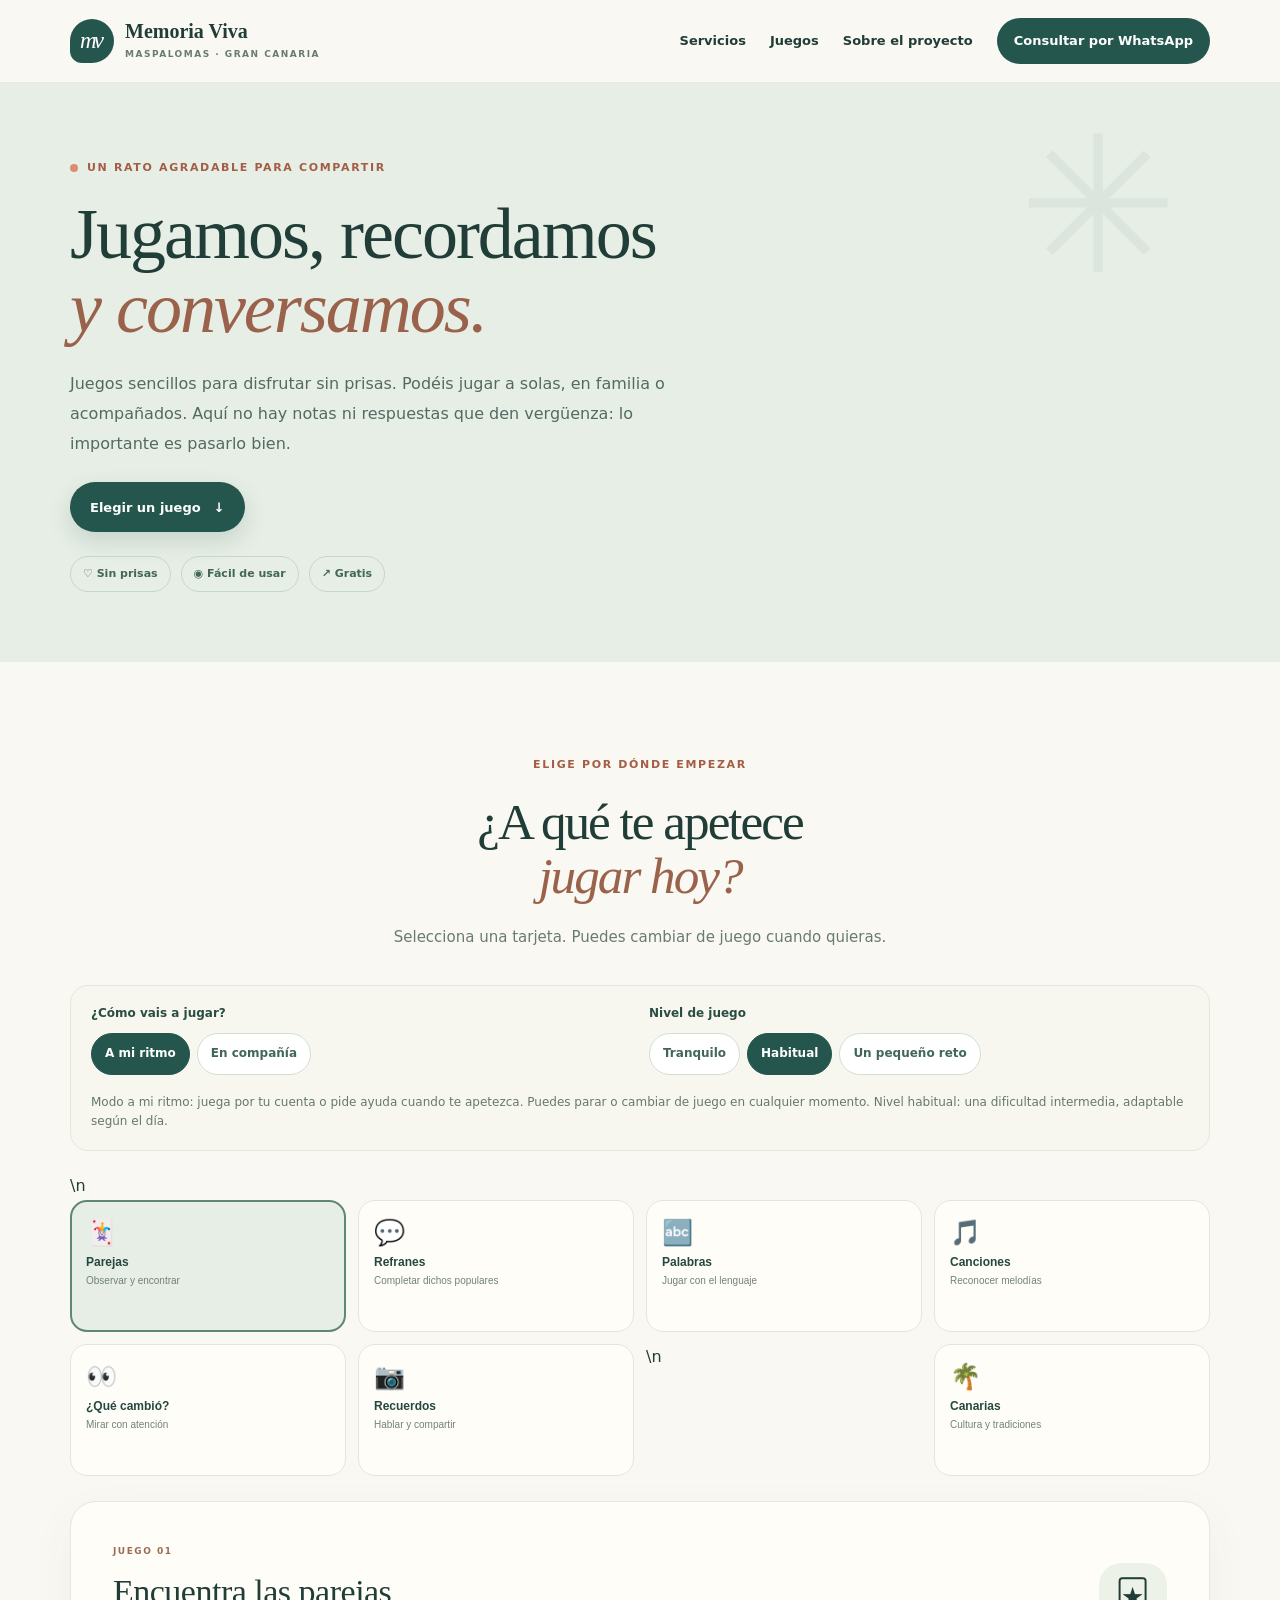
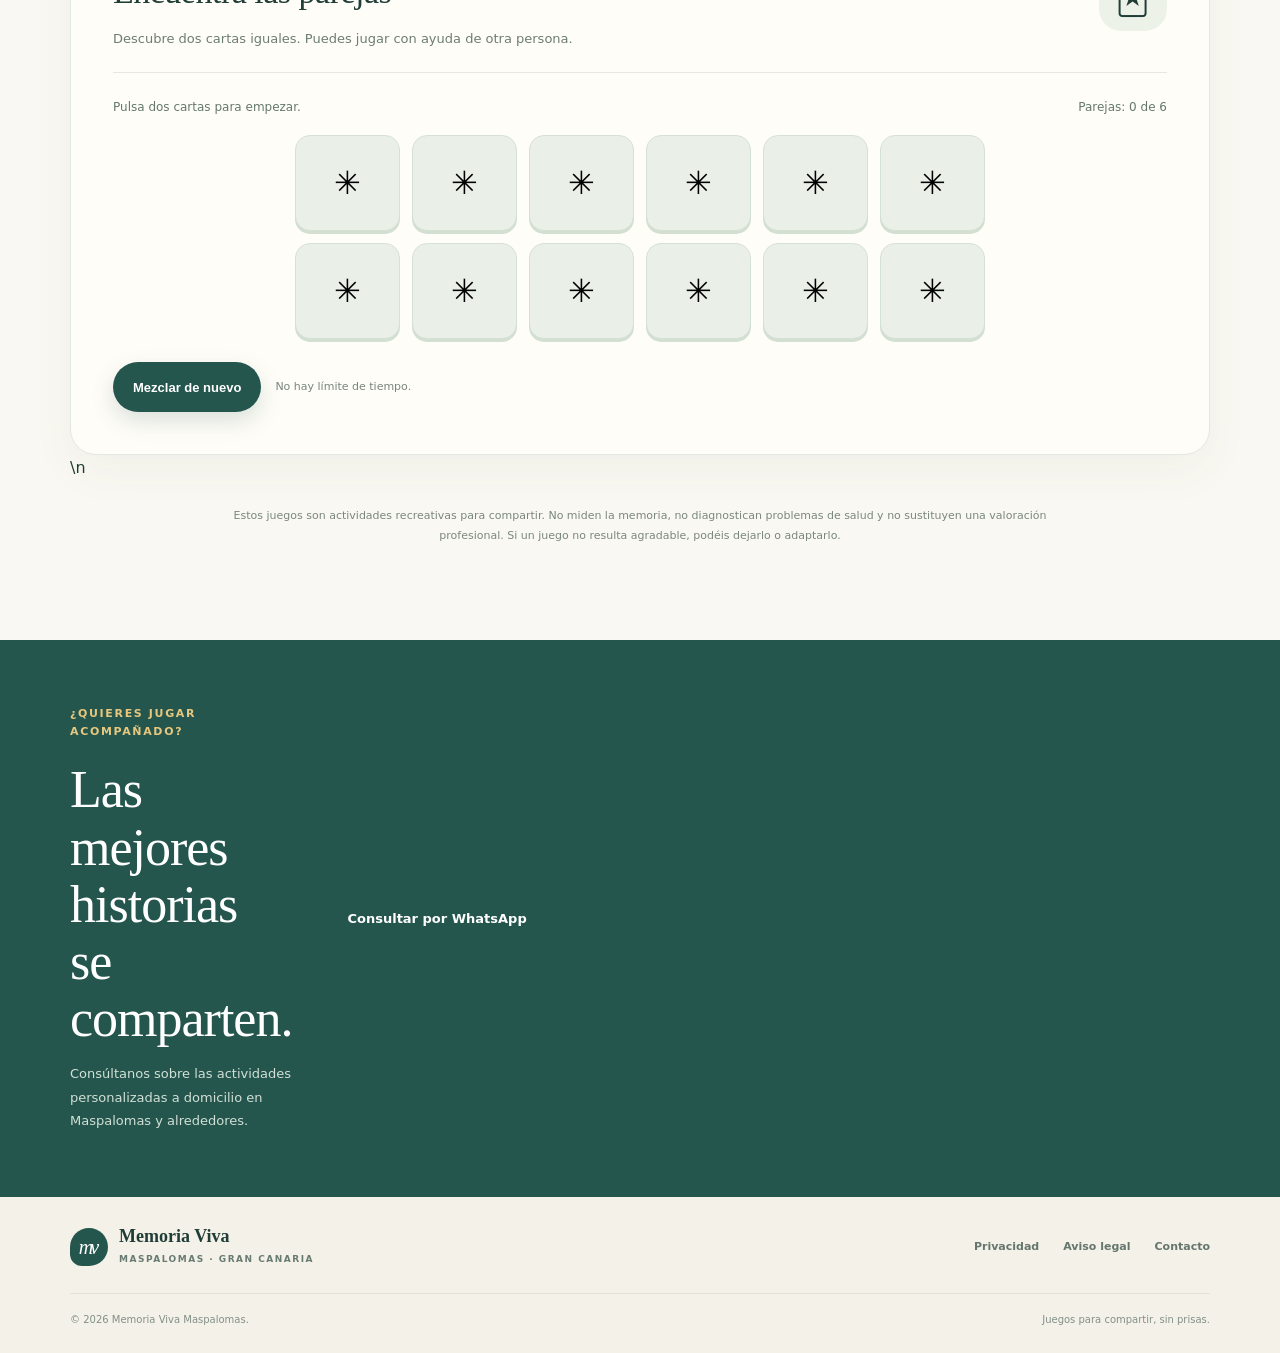
==== commit 7cbe3179: "Completa el panel de cultura canaria y su navegación" ====
--- a/juegos.html
+++ b/juegos.html
@@ -38,7 +38,7 @@
 <div class="game-panel" id="game-canciones"><div class="game-panel-head"><div><p class="card-label">JUEGO 04</p><h3>¿Qué canción será?</h3><p>Lee la pista y elige un título. Después, si os apetece, podéis tararearla o buscarla juntos.</p></div><span class="game-illustration">🎵</span></div><div class="quiz-card"><span class="quiz-counter" id="song-counter">Pista 1</span><div class="song-note">♫</div><p class="song-clue" id="song-clue">Una canción muy conocida en todo el mundo, asociada a una palabra italiana que invita a volar.</p><div class="quiz-options" id="song-options"></div><p class="game-feedback" id="song-feedback" role="status" aria-live="polite"></p><button class="button button-primary" id="song-next">Siguiente pista</button><p class="gentle-note">Las pistas son descriptivas; no reproducimos grabaciones ni letras de canciones.</p></div></div>
 <div class="game-panel" id="game-cambios"><div class="game-panel-head"><div><p class="card-label">JUEGO 05</p><h3>¿Qué ha cambiado?</h3><p>Observa los objetos durante unos segundos. Después cambiaremos uno. ¿Puedes descubrir cuál?</p></div><span class="game-illustration">👀</span></div><div class="scene-card"><p class="scene-instruction" id="scene-instruction">Observa la escena con calma.</p><div class="object-scene" id="object-scene"></div><div class="game-actions scene-actions"><button class="button button-primary" id="scene-show">Ya la he observado</button><button class="button button-secondary" id="scene-reset">Nueva escena</button></div><p class="game-feedback" id="scene-feedback" role="status" aria-live="polite"></p><div class="scene-answers" id="scene-answers"></div></div></div>
 <div class="game-panel" id="game-recuerdos"><div class="game-panel-head"><div><p class="card-label">JUEGO 06</p><h3>Recuerdos para conversar</h3><p>No hay respuestas correctas. Cada pregunta es una invitación a compartir una historia, si apetece.</p></div><span class="game-illustration">📷</span></div><div class="memory-prompt-card"><span class="prompt-flower">✳</span><p class="prompt-category" id="memory-category">LUGARES</p><h4 id="memory-prompt">¿Había algún lugar al que te gustara ir de paseo?</h4><p class="prompt-support" id="prompt-support">Puedes responder hablando, señalando una imagen o simplemente escuchando.</p><div class="prompt-actions"><button class="button button-primary" id="prompt-next">Otra pregunta</button><button class="button button-secondary" id="prompt-fav">♡ Me gusta esta pregunta</button></div><p class="game-feedback" id="prompt-feedback" role="status" aria-live="polite"></p></div></div>
-</div><p class="games-disclaimer">Estos juegos son actividades recreativas para compartir. No miden la memoria, no diagnostican problemas de salud y no sustituyen una valoración profesional. Si un juego no resulta agradable, podéis dejarlo o adaptarlo.</p>
+</div><div class="game-panel" id="game-canarias"><div class="game-panel-head"><div><p class="card-label">JUEGO 07</p><h3>Un paseo por Canarias</h3><p>Gastronomía, música, lugares y tradiciones. Si conoces otra respuesta o una historia distinta, ¡también queremos escucharla!</p></div><span class="game-illustration">🌴</span></div><div class="quiz-card"><span class="quiz-counter" id="canary-counter">Pregunta 1</span><h4 id="canary-question">¿Con qué se elabora tradicionalmente el gofio?</h4><div class="quiz-options" id="canary-options"></div><p class="game-feedback" id="canary-feedback" role="status" aria-live="polite"></p><button class="button button-primary" id="canary-next">Siguiente pregunta</button><p class="gentle-note">No hace falta saberlo todo: cada pregunta es una oportunidad para conversar y compartir recuerdos.</p></div></div>\n<p class="games-disclaimer">Estos juegos son actividades recreativas para compartir. No miden la memoria, no diagnostican problemas de salud y no sustituyen una valoración profesional. Si un juego no resulta agradable, podéis dejarlo o adaptarlo.</p>
 </div></section>
 <section class="games-contact" id="contacto"><div class="container games-contact-inner"><div><p class="eyebrow light">¿Quieres jugar acompañado?</p><h2>Las mejores historias<br>se comparten.</h2><p>Consúltanos sobre las actividades personalizadas a domicilio en Maspalomas y alrededores.</p></div><a class="button button-light js-whatsapp" href="#contacto" data-message="Hola, he visto los juegos de Memoria Viva Maspalomas y me gustaría recibir información sobre las actividades a domicilio.">Consultar por WhatsApp <span aria-hidden="true">↗</span></a></div></section>
 </main>
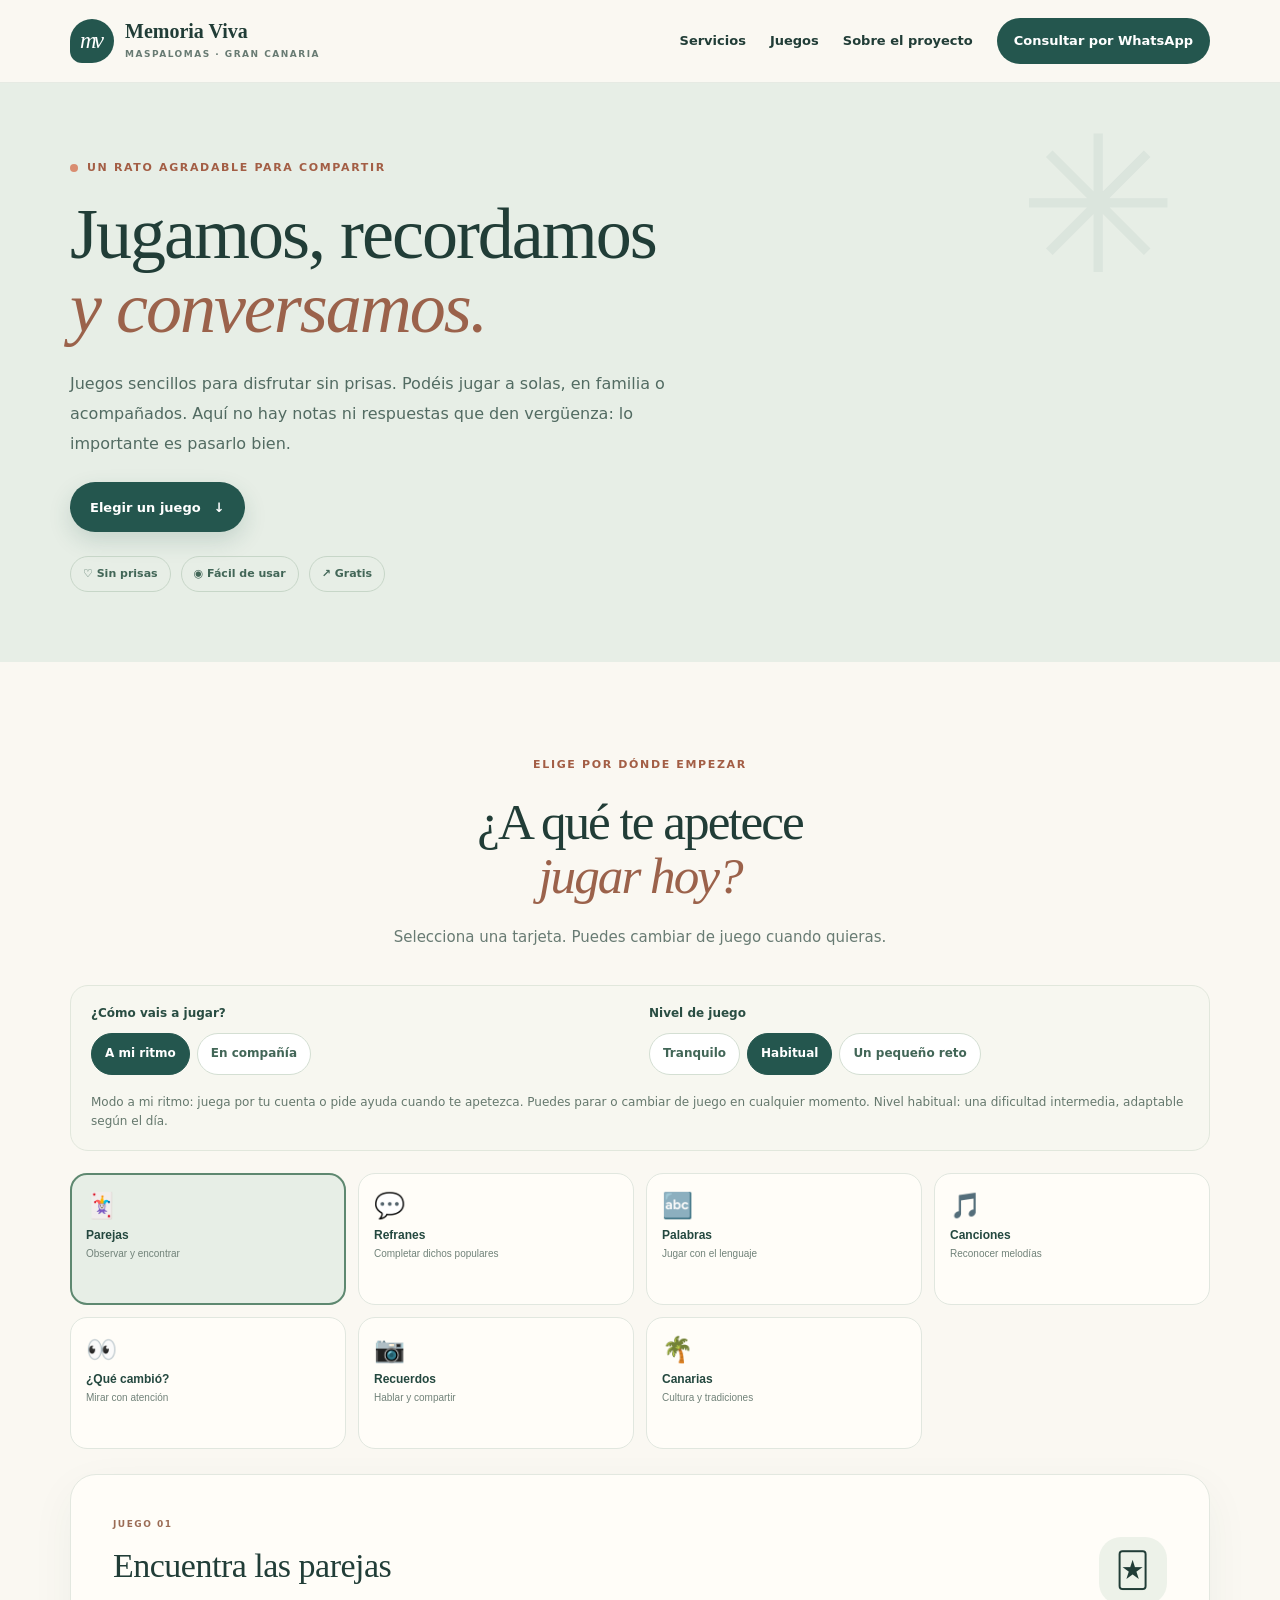
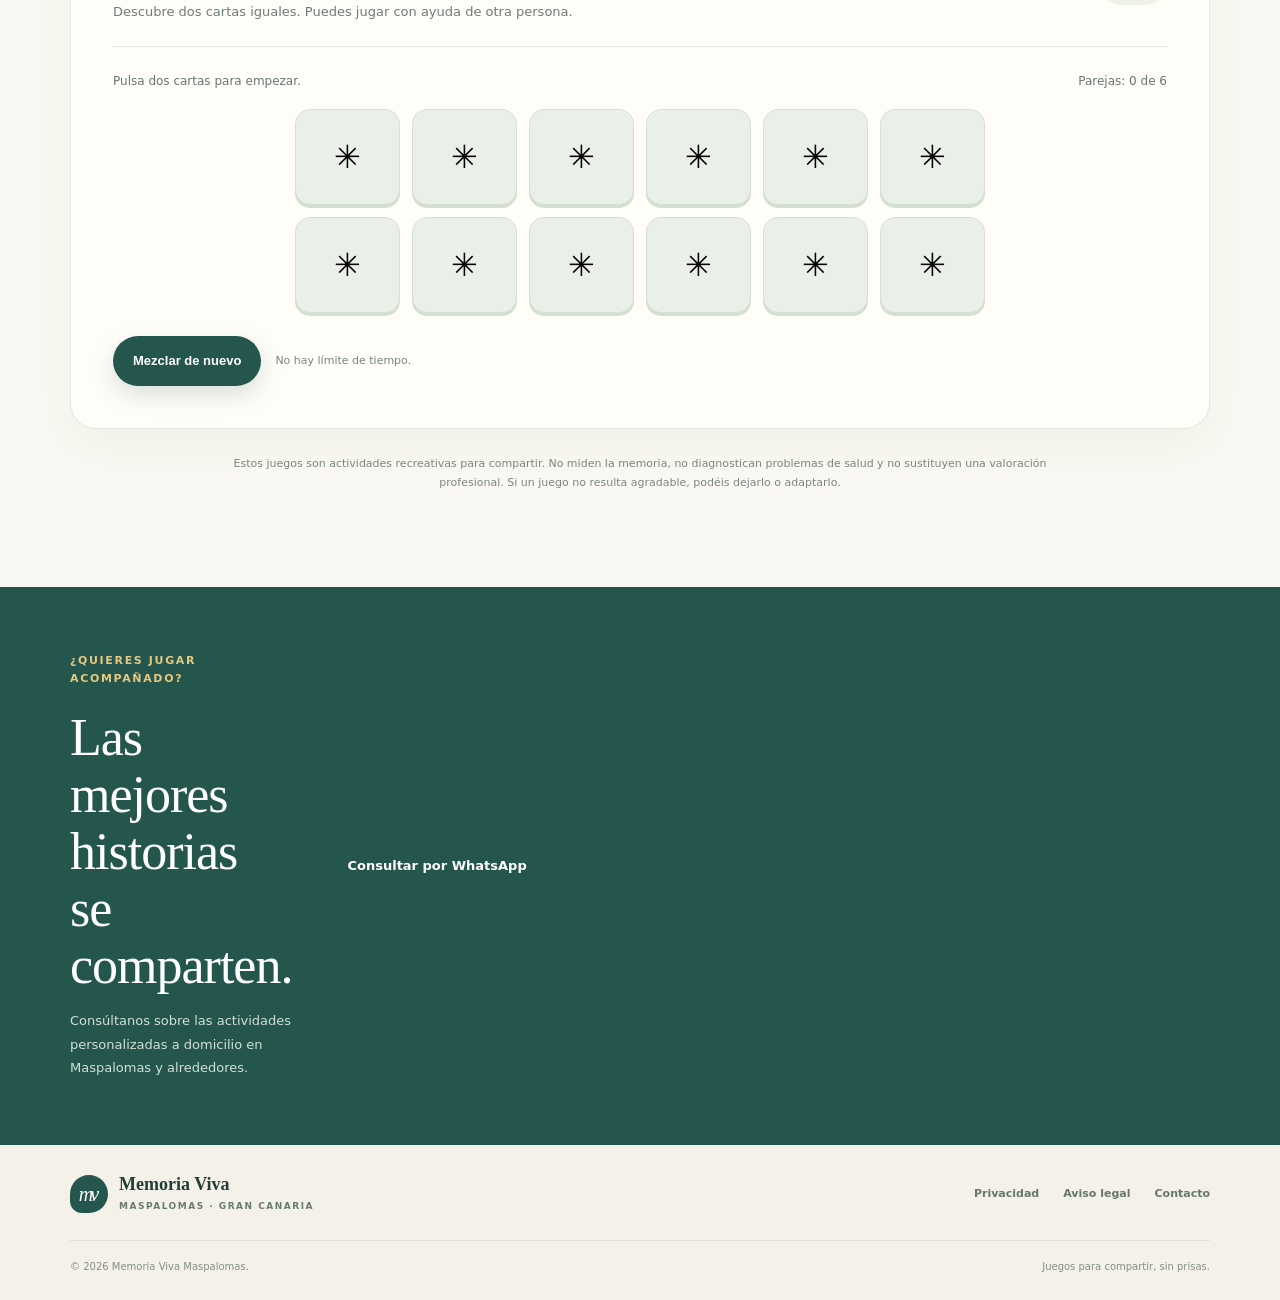
==== commit ceb439e2: "Limpia el marcado HTML final de la página de juegos" ====
--- a/juegos.html
+++ b/juegos.html
@@ -23,13 +23,15 @@
   <div class="setting-group"><span class="setting-label" id="mode-label">¿Cómo vais a jugar?</span><div class="setting-options" role="group" aria-labelledby="mode-label"><button type="button" class="setting-button active" data-mode="solo" aria-pressed="true">A mi ritmo</button><button type="button" class="setting-button" data-mode="acompanado" aria-pressed="false">En compañía</button></div></div>
   <div class="setting-group"><span class="setting-label" id="difficulty-label">Nivel de juego</span><div class="setting-options" role="group" aria-labelledby="difficulty-label"><button type="button" class="setting-button" data-level="facil" aria-pressed="false">Tranquilo</button><button type="button" class="setting-button active" data-level="medio" aria-pressed="true">Habitual</button><button type="button" class="setting-button" data-level="reto" aria-pressed="false">Un pequeño reto</button></div></div>
   <p id="play-guidance" class="play-guidance" role="status" aria-live="polite">Sin prisas, sin notas y con la posibilidad de pedir una pista o cambiar de juego en cualquier momento.</p>
-</div>\n<div class="game-tabs" role="group" aria-label="Elegir juego">
+</div>
+<div class="game-tabs" role="group" aria-label="Elegir juego">
 <button class="game-tab active" data-game="parejas" aria-pressed="true"><span>🃏</span><strong>Parejas</strong><small>Observar y encontrar</small></button>
 <button class="game-tab" data-game="refranes" aria-pressed="false"><span>💬</span><strong>Refranes</strong><small>Completar dichos populares</small></button>
 <button class="game-tab" data-game="palabras" aria-pressed="false"><span>🔤</span><strong>Palabras</strong><small>Jugar con el lenguaje</small></button>
 <button class="game-tab" data-game="canciones" aria-pressed="false"><span>🎵</span><strong>Canciones</strong><small>Reconocer melodías</small></button>
 <button class="game-tab" data-game="cambios" aria-pressed="false"><span>👀</span><strong>¿Qué cambió?</strong><small>Mirar con atención</small></button>
-<button class="game-tab" data-game="recuerdos" aria-pressed="false"><span>📷</span><strong>Recuerdos</strong><small>Hablar y compartir</small></button>\n<button class="game-tab" data-game="canarias" aria-pressed="false"><span>🌴</span><strong>Canarias</strong><small>Cultura y tradiciones</small></button>
+<button class="game-tab" data-game="recuerdos" aria-pressed="false"><span>📷</span><strong>Recuerdos</strong><small>Hablar y compartir</small></button>
+<button class="game-tab" data-game="canarias" aria-pressed="false"><span>🌴</span><strong>Canarias</strong><small>Cultura y tradiciones</small></button>
 </div>
 <div class="game-stage" aria-live="polite">
 <div class="game-panel active" id="game-parejas"><div class="game-panel-head"><div><p class="card-label">JUEGO 01</p><h3>Encuentra las parejas</h3><p>Descubre dos cartas iguales. Puedes jugar con ayuda de otra persona.</p></div><span class="game-illustration">🃏</span></div><div class="game-status"><span id="memory-status">Pulsa dos cartas para empezar.</span><span id="memory-pairs">Parejas: 0 de 6</span></div><div class="memory-grid" id="memory-grid" aria-label="Tablero de cartas"></div><div class="game-actions"><button class="button button-primary" id="memory-reset">Mezclar de nuevo</button><span class="gentle-note">No hay límite de tiempo.</span></div></div>
@@ -38,7 +40,8 @@
 <div class="game-panel" id="game-canciones"><div class="game-panel-head"><div><p class="card-label">JUEGO 04</p><h3>¿Qué canción será?</h3><p>Lee la pista y elige un título. Después, si os apetece, podéis tararearla o buscarla juntos.</p></div><span class="game-illustration">🎵</span></div><div class="quiz-card"><span class="quiz-counter" id="song-counter">Pista 1</span><div class="song-note">♫</div><p class="song-clue" id="song-clue">Una canción muy conocida en todo el mundo, asociada a una palabra italiana que invita a volar.</p><div class="quiz-options" id="song-options"></div><p class="game-feedback" id="song-feedback" role="status" aria-live="polite"></p><button class="button button-primary" id="song-next">Siguiente pista</button><p class="gentle-note">Las pistas son descriptivas; no reproducimos grabaciones ni letras de canciones.</p></div></div>
 <div class="game-panel" id="game-cambios"><div class="game-panel-head"><div><p class="card-label">JUEGO 05</p><h3>¿Qué ha cambiado?</h3><p>Observa los objetos durante unos segundos. Después cambiaremos uno. ¿Puedes descubrir cuál?</p></div><span class="game-illustration">👀</span></div><div class="scene-card"><p class="scene-instruction" id="scene-instruction">Observa la escena con calma.</p><div class="object-scene" id="object-scene"></div><div class="game-actions scene-actions"><button class="button button-primary" id="scene-show">Ya la he observado</button><button class="button button-secondary" id="scene-reset">Nueva escena</button></div><p class="game-feedback" id="scene-feedback" role="status" aria-live="polite"></p><div class="scene-answers" id="scene-answers"></div></div></div>
 <div class="game-panel" id="game-recuerdos"><div class="game-panel-head"><div><p class="card-label">JUEGO 06</p><h3>Recuerdos para conversar</h3><p>No hay respuestas correctas. Cada pregunta es una invitación a compartir una historia, si apetece.</p></div><span class="game-illustration">📷</span></div><div class="memory-prompt-card"><span class="prompt-flower">✳</span><p class="prompt-category" id="memory-category">LUGARES</p><h4 id="memory-prompt">¿Había algún lugar al que te gustara ir de paseo?</h4><p class="prompt-support" id="prompt-support">Puedes responder hablando, señalando una imagen o simplemente escuchando.</p><div class="prompt-actions"><button class="button button-primary" id="prompt-next">Otra pregunta</button><button class="button button-secondary" id="prompt-fav">♡ Me gusta esta pregunta</button></div><p class="game-feedback" id="prompt-feedback" role="status" aria-live="polite"></p></div></div>
-</div><div class="game-panel" id="game-canarias"><div class="game-panel-head"><div><p class="card-label">JUEGO 07</p><h3>Un paseo por Canarias</h3><p>Gastronomía, música, lugares y tradiciones. Si conoces otra respuesta o una historia distinta, ¡también queremos escucharla!</p></div><span class="game-illustration">🌴</span></div><div class="quiz-card"><span class="quiz-counter" id="canary-counter">Pregunta 1</span><h4 id="canary-question">¿Con qué se elabora tradicionalmente el gofio?</h4><div class="quiz-options" id="canary-options"></div><p class="game-feedback" id="canary-feedback" role="status" aria-live="polite"></p><button class="button button-primary" id="canary-next">Siguiente pregunta</button><p class="gentle-note">No hace falta saberlo todo: cada pregunta es una oportunidad para conversar y compartir recuerdos.</p></div></div>\n<p class="games-disclaimer">Estos juegos son actividades recreativas para compartir. No miden la memoria, no diagnostican problemas de salud y no sustituyen una valoración profesional. Si un juego no resulta agradable, podéis dejarlo o adaptarlo.</p>
+</div><div class="game-panel" id="game-canarias"><div class="game-panel-head"><div><p class="card-label">JUEGO 07</p><h3>Un paseo por Canarias</h3><p>Gastronomía, música, lugares y tradiciones. Si conoces otra respuesta o una historia distinta, ¡también queremos escucharla!</p></div><span class="game-illustration">🌴</span></div><div class="quiz-card"><span class="quiz-counter" id="canary-counter">Pregunta 1</span><h4 id="canary-question">¿Con qué se elabora tradicionalmente el gofio?</h4><div class="quiz-options" id="canary-options"></div><p class="game-feedback" id="canary-feedback" role="status" aria-live="polite"></p><button class="button button-primary" id="canary-next">Siguiente pregunta</button><p class="gentle-note">No hace falta saberlo todo: cada pregunta es una oportunidad para conversar y compartir recuerdos.</p></div></div>
+<p class="games-disclaimer">Estos juegos son actividades recreativas para compartir. No miden la memoria, no diagnostican problemas de salud y no sustituyen una valoración profesional. Si un juego no resulta agradable, podéis dejarlo o adaptarlo.</p>
 </div></section>
 <section class="games-contact" id="contacto"><div class="container games-contact-inner"><div><p class="eyebrow light">¿Quieres jugar acompañado?</p><h2>Las mejores historias<br>se comparten.</h2><p>Consúltanos sobre las actividades personalizadas a domicilio en Maspalomas y alrededores.</p></div><a class="button button-light js-whatsapp" href="#contacto" data-message="Hola, he visto los juegos de Memoria Viva Maspalomas y me gustaría recibir información sobre las actividades a domicilio.">Consultar por WhatsApp <span aria-hidden="true">↗</span></a></div></section>
 </main>
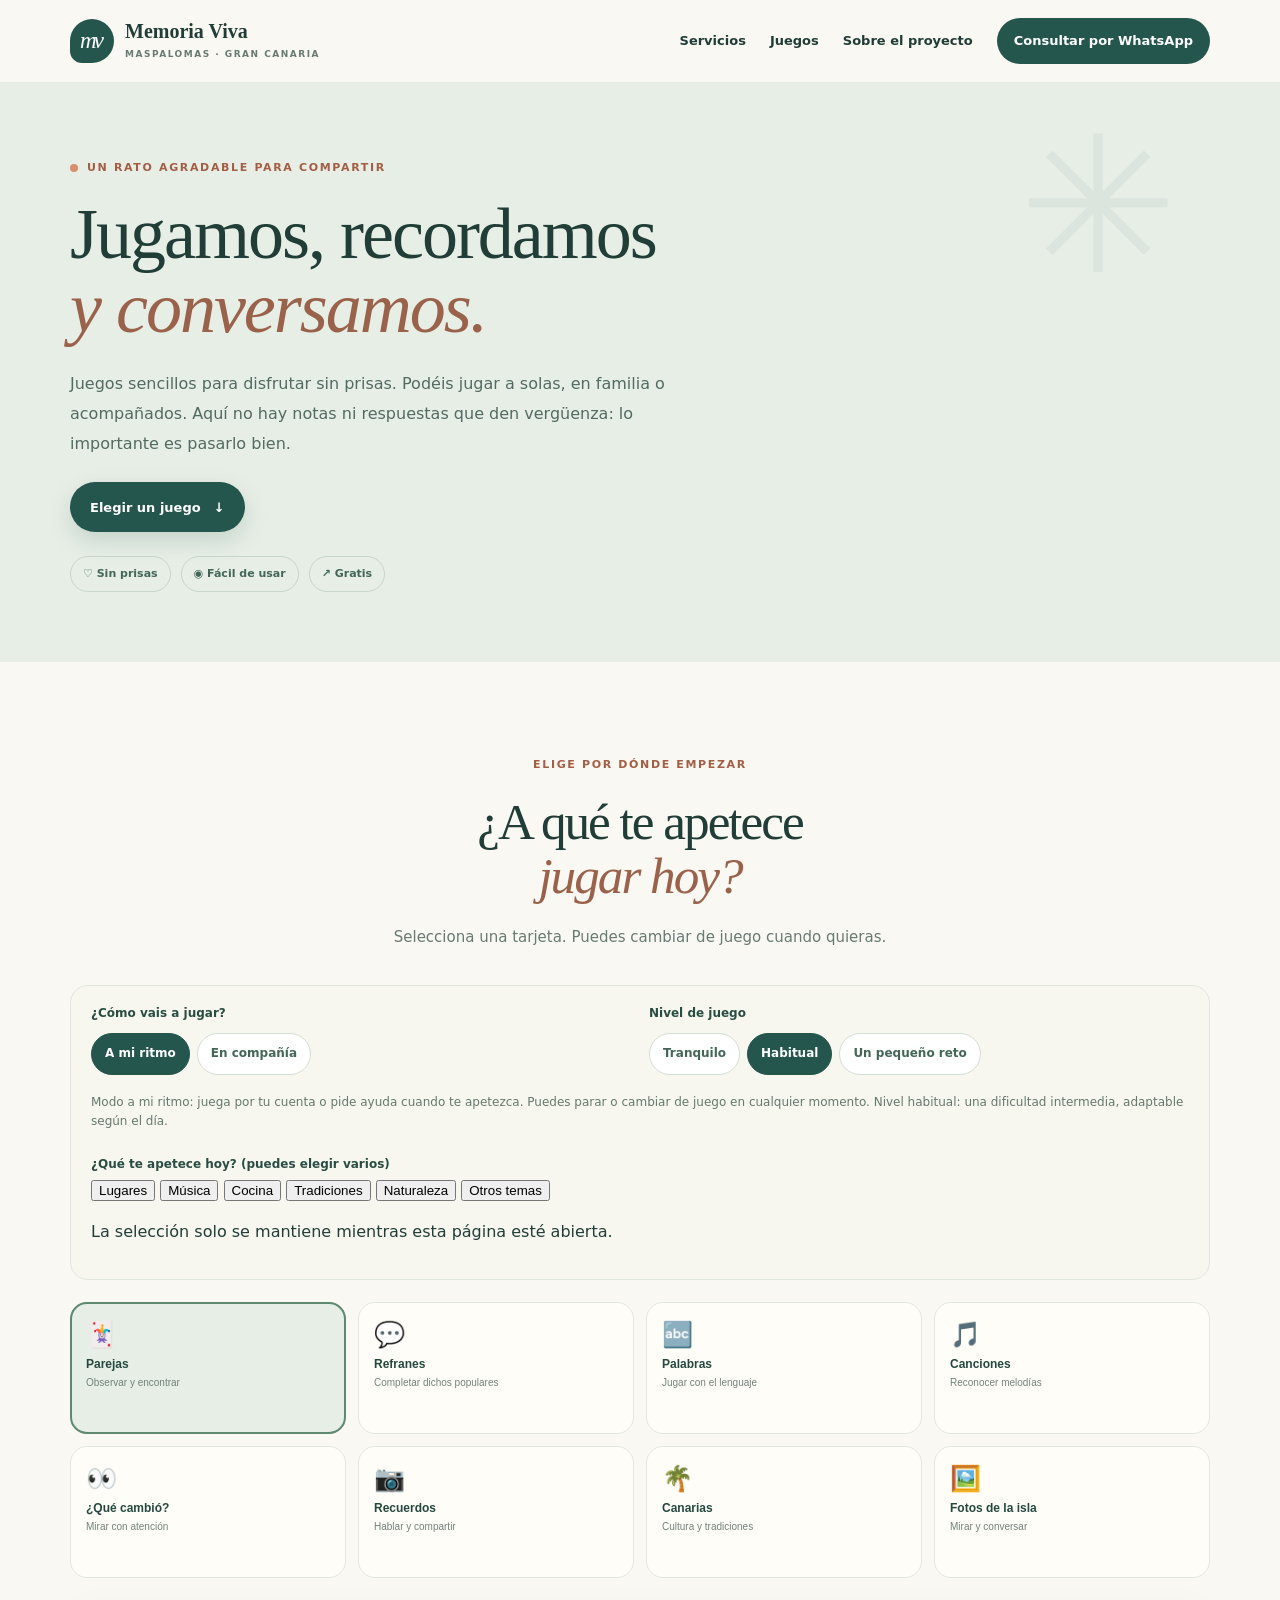
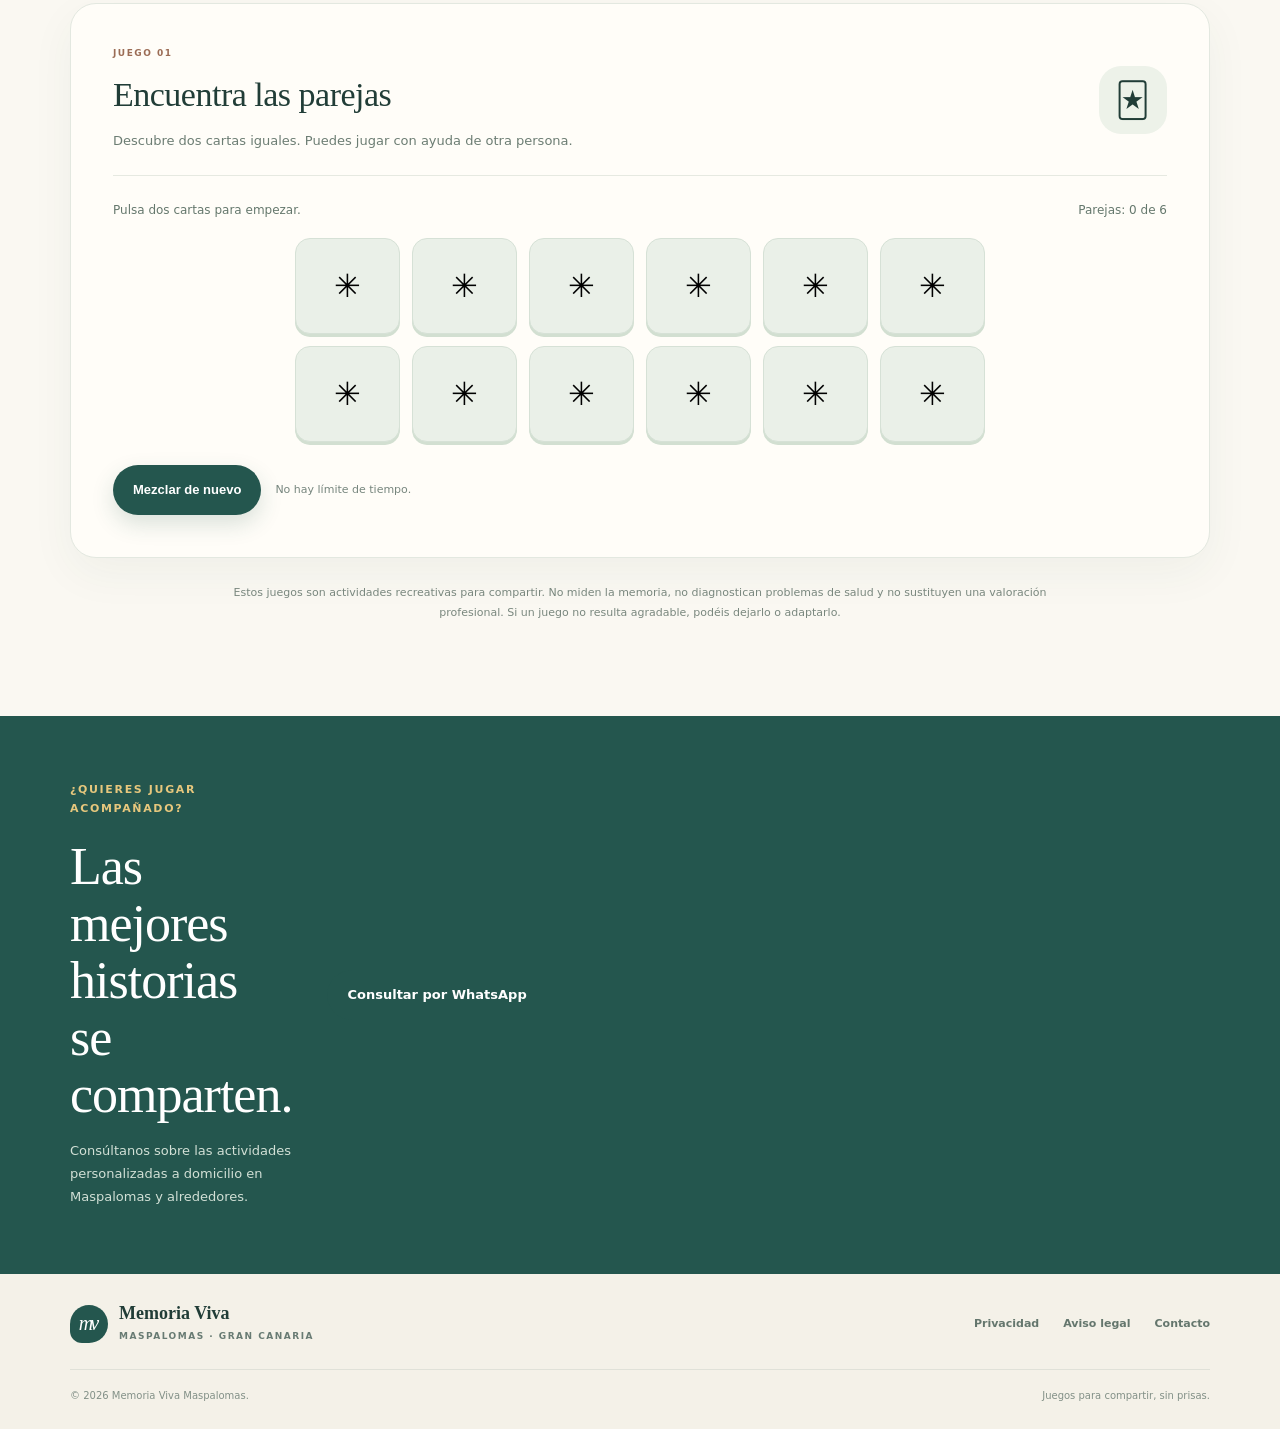
==== commit b1d93052: "Añade postales fotográficas de Gran Canaria y selección de intereses" ====
--- a/juegos.html
+++ b/juegos.html
@@ -23,6 +23,15 @@
   <div class="setting-group"><span class="setting-label" id="mode-label">¿Cómo vais a jugar?</span><div class="setting-options" role="group" aria-labelledby="mode-label"><button type="button" class="setting-button active" data-mode="solo" aria-pressed="true">A mi ritmo</button><button type="button" class="setting-button" data-mode="acompanado" aria-pressed="false">En compañía</button></div></div>
   <div class="setting-group"><span class="setting-label" id="difficulty-label">Nivel de juego</span><div class="setting-options" role="group" aria-labelledby="difficulty-label"><button type="button" class="setting-button" data-level="facil" aria-pressed="false">Tranquilo</button><button type="button" class="setting-button active" data-level="medio" aria-pressed="true">Habitual</button><button type="button" class="setting-button" data-level="reto" aria-pressed="false">Un pequeño reto</button></div></div>
   <p id="play-guidance" class="play-guidance" role="status" aria-live="polite">Sin prisas, sin notas y con la posibilidad de pedir una pista o cambiar de juego en cualquier momento.</p>
+<div class="interest-picker" role="group" aria-label="Temas que me gustan">
+<span class="setting-label">¿Qué te apetece hoy? (puedes elegir varios)</span><div class="interest-options">
+<button type="button" class="interest-chip active" data-interest="LUGARES" aria-pressed="true">Lugares</button>
+<button type="button" class="interest-chip active" data-interest="MÚSICA" aria-pressed="true">Música</button>
+<button type="button" class="interest-chip active" data-interest="COCINA" aria-pressed="true">Cocina</button>
+<button type="button" class="interest-chip active" data-interest="TRADICIONES" aria-pressed="true">Tradiciones</button>
+<button type="button" class="interest-chip active" data-interest="NATURALEZA" aria-pressed="true">Naturaleza</button>
+<button type="button" class="interest-chip active" data-interest="OTROS" aria-pressed="true">Otros temas</button>
+</div><p class="interest-note">La selección solo se mantiene mientras esta página esté abierta.</p></div>
 </div>
 <div class="game-tabs" role="group" aria-label="Elegir juego">
 <button class="game-tab active" data-game="parejas" aria-pressed="true"><span>🃏</span><strong>Parejas</strong><small>Observar y encontrar</small></button>
@@ -32,6 +41,7 @@
 <button class="game-tab" data-game="cambios" aria-pressed="false"><span>👀</span><strong>¿Qué cambió?</strong><small>Mirar con atención</small></button>
 <button class="game-tab" data-game="recuerdos" aria-pressed="false"><span>📷</span><strong>Recuerdos</strong><small>Hablar y compartir</small></button>
 <button class="game-tab" data-game="canarias" aria-pressed="false"><span>🌴</span><strong>Canarias</strong><small>Cultura y tradiciones</small></button>
+<button class="game-tab" data-game="fotografias" aria-pressed="false"><span>🖼️</span><strong>Fotos de la isla</strong><small>Mirar y conversar</small></button>
 </div>
 <div class="game-stage" aria-live="polite">
 <div class="game-panel active" id="game-parejas"><div class="game-panel-head"><div><p class="card-label">JUEGO 01</p><h3>Encuentra las parejas</h3><p>Descubre dos cartas iguales. Puedes jugar con ayuda de otra persona.</p></div><span class="game-illustration">🃏</span></div><div class="game-status"><span id="memory-status">Pulsa dos cartas para empezar.</span><span id="memory-pairs">Parejas: 0 de 6</span></div><div class="memory-grid" id="memory-grid" aria-label="Tablero de cartas"></div><div class="game-actions"><button class="button button-primary" id="memory-reset">Mezclar de nuevo</button><span class="gentle-note">No hay límite de tiempo.</span></div></div>
@@ -41,6 +51,7 @@
 <div class="game-panel" id="game-cambios"><div class="game-panel-head"><div><p class="card-label">JUEGO 05</p><h3>¿Qué ha cambiado?</h3><p>Observa los objetos durante unos segundos. Después cambiaremos uno. ¿Puedes descubrir cuál?</p></div><span class="game-illustration">👀</span></div><div class="scene-card"><p class="scene-instruction" id="scene-instruction">Observa la escena con calma.</p><div class="object-scene" id="object-scene"></div><div class="game-actions scene-actions"><button class="button button-primary" id="scene-show">Ya la he observado</button><button class="button button-secondary" id="scene-reset">Nueva escena</button></div><p class="game-feedback" id="scene-feedback" role="status" aria-live="polite"></p><div class="scene-answers" id="scene-answers"></div></div></div>
 <div class="game-panel" id="game-recuerdos"><div class="game-panel-head"><div><p class="card-label">JUEGO 06</p><h3>Recuerdos para conversar</h3><p>No hay respuestas correctas. Cada pregunta es una invitación a compartir una historia, si apetece.</p></div><span class="game-illustration">📷</span></div><div class="memory-prompt-card"><span class="prompt-flower">✳</span><p class="prompt-category" id="memory-category">LUGARES</p><h4 id="memory-prompt">¿Había algún lugar al que te gustara ir de paseo?</h4><p class="prompt-support" id="prompt-support">Puedes responder hablando, señalando una imagen o simplemente escuchando.</p><div class="prompt-actions"><button class="button button-primary" id="prompt-next">Otra pregunta</button><button class="button button-secondary" id="prompt-fav">♡ Me gusta esta pregunta</button></div><p class="game-feedback" id="prompt-feedback" role="status" aria-live="polite"></p></div></div>
 </div><div class="game-panel" id="game-canarias"><div class="game-panel-head"><div><p class="card-label">JUEGO 07</p><h3>Un paseo por Canarias</h3><p>Gastronomía, música, lugares y tradiciones. Si conoces otra respuesta o una historia distinta, ¡también queremos escucharla!</p></div><span class="game-illustration">🌴</span></div><div class="quiz-card"><span class="quiz-counter" id="canary-counter">Pregunta 1</span><h4 id="canary-question">¿Con qué se elabora tradicionalmente el gofio?</h4><div class="quiz-options" id="canary-options"></div><p class="game-feedback" id="canary-feedback" role="status" aria-live="polite"></p><button class="button button-primary" id="canary-next">Siguiente pregunta</button><p class="gentle-note">No hace falta saberlo todo: cada pregunta es una oportunidad para conversar y compartir recuerdos.</p></div></div>
+<div class="game-panel" id="game-fotografias"><div class="game-panel-head"><div><p class="card-label">JUEGO 08</p><h3>Postales de nuestra isla</h3><p>Mira una fotografía y comparte lo que te sugiera. No necesitas reconocer el lugar: puedes hablar de colores, sonidos, viajes o recuerdos.</p></div><span class="game-illustration">🖼️</span></div><div class="photo-activity"><div class="photo-frame"><img id="photo-image" src="https://commons.wikimedia.org/wiki/Special:FilePath/Roque_Nublo,_gran_canaria.JPG?width=1000" alt="Fotografía del Roque Nublo en Gran Canaria" loading="lazy"><p class="photo-credit" id="photo-credit">Fotografía: Donarreiskoffer · CC BY 3.0 · <a href="https://commons.wikimedia.org/wiki/File:Roque_Nublo,_gran_canaria.JPG" target="_blank" rel="noopener noreferrer">Ver fuente y licencia</a></p></div><div class="photo-question"><span class="prompt-category" id="photo-category">PAISAJES</span><h4 id="photo-prompt">¿Qué te llama la atención de este paisaje?</h4><p id="photo-support">Puedes describir lo que ves, contar si has estado allí o elegir otra fotografía.</p><div class="photo-actions"><button class="button button-primary" id="photo-next" type="button">Otra fotografía</button><button class="button button-secondary" id="photo-listen" type="button">🔊 Escuchar pregunta</button><button class="button button-secondary" id="photo-stop" type="button">■ Parar voz</button></div><p class="game-feedback" id="photo-feedback" role="status" aria-live="polite"></p></div></div><p class="gentle-note">Las fotografías se cargan desde Wikimedia Commons; hace falta conexión a internet. Cada imagen muestra su fuente y licencia.</p></div>
 <p class="games-disclaimer">Estos juegos son actividades recreativas para compartir. No miden la memoria, no diagnostican problemas de salud y no sustituyen una valoración profesional. Si un juego no resulta agradable, podéis dejarlo o adaptarlo.</p>
 </div></section>
 <section class="games-contact" id="contacto"><div class="container games-contact-inner"><div><p class="eyebrow light">¿Quieres jugar acompañado?</p><h2>Las mejores historias<br>se comparten.</h2><p>Consúltanos sobre las actividades personalizadas a domicilio en Maspalomas y alrededores.</p></div><a class="button button-light js-whatsapp" href="#contacto" data-message="Hola, he visto los juegos de Memoria Viva Maspalomas y me gustaría recibir información sobre las actividades a domicilio.">Consultar por WhatsApp <span aria-hidden="true">↗</span></a></div></section>
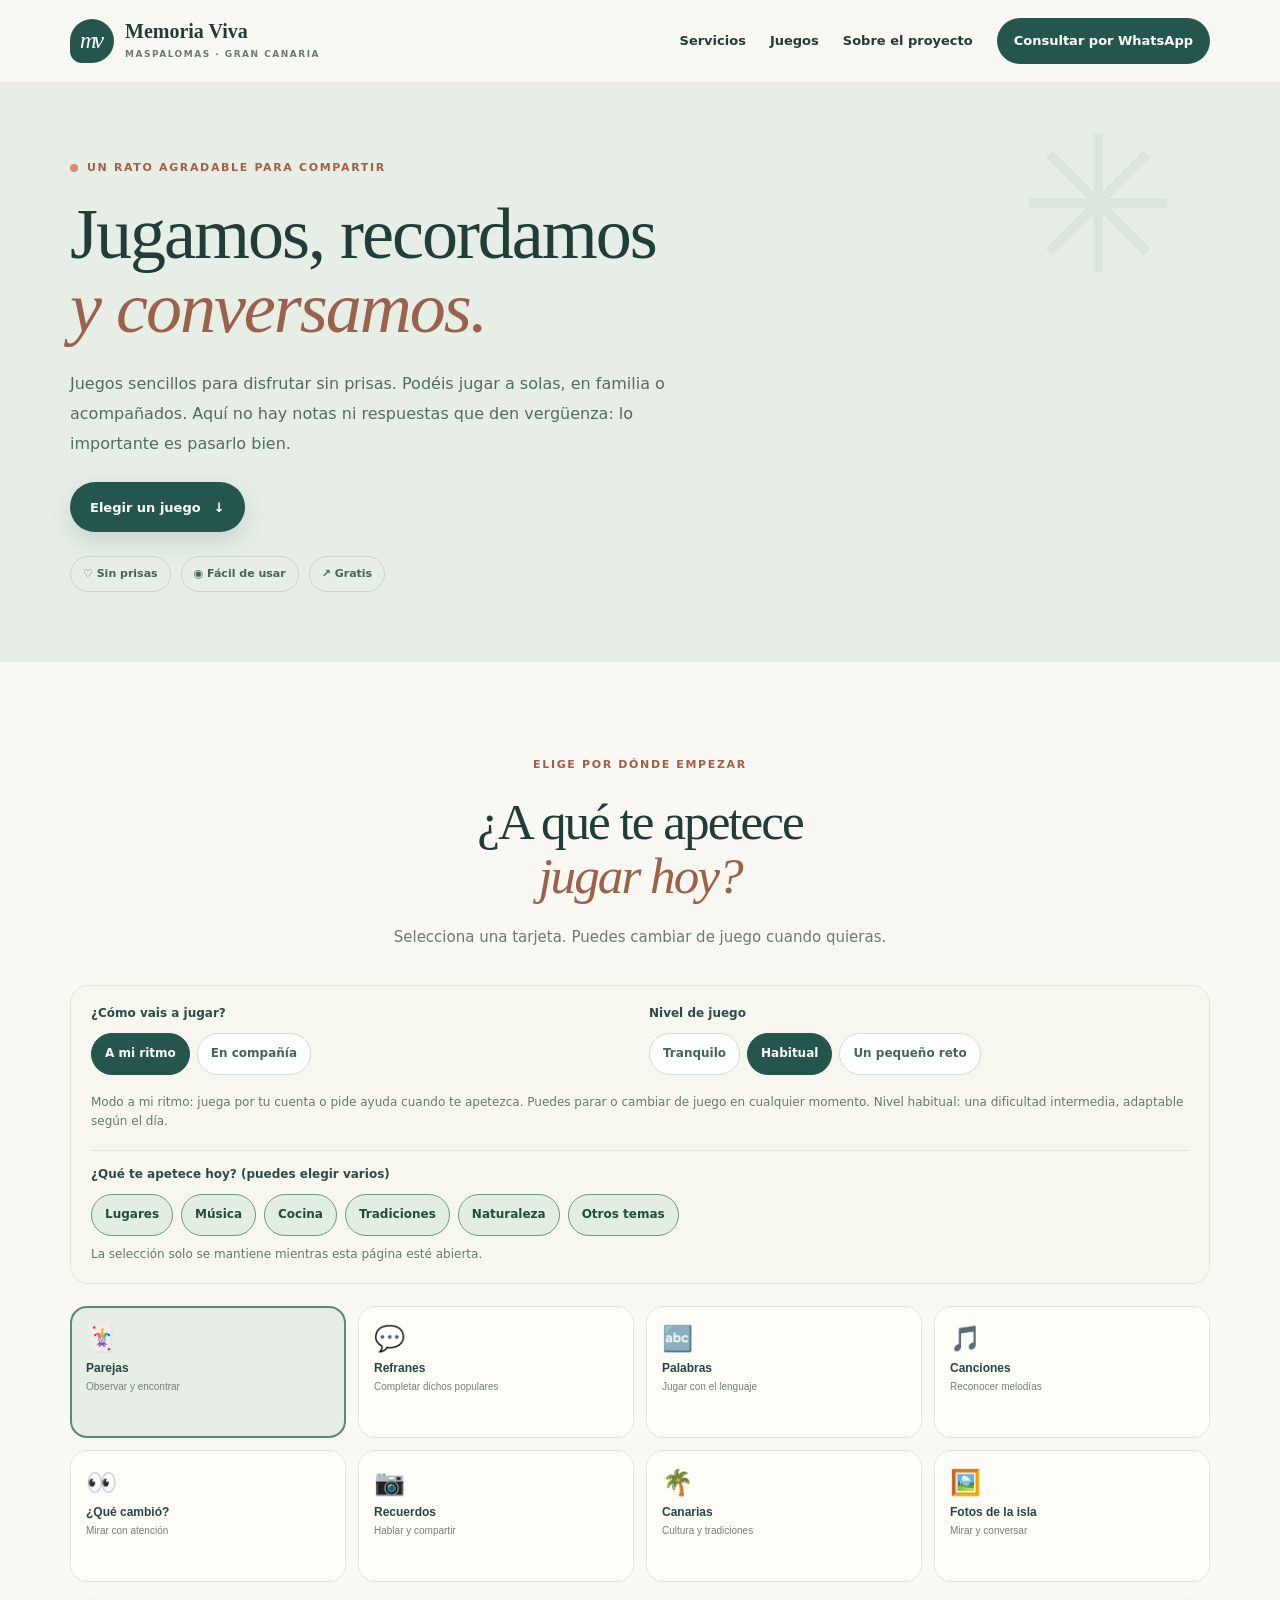
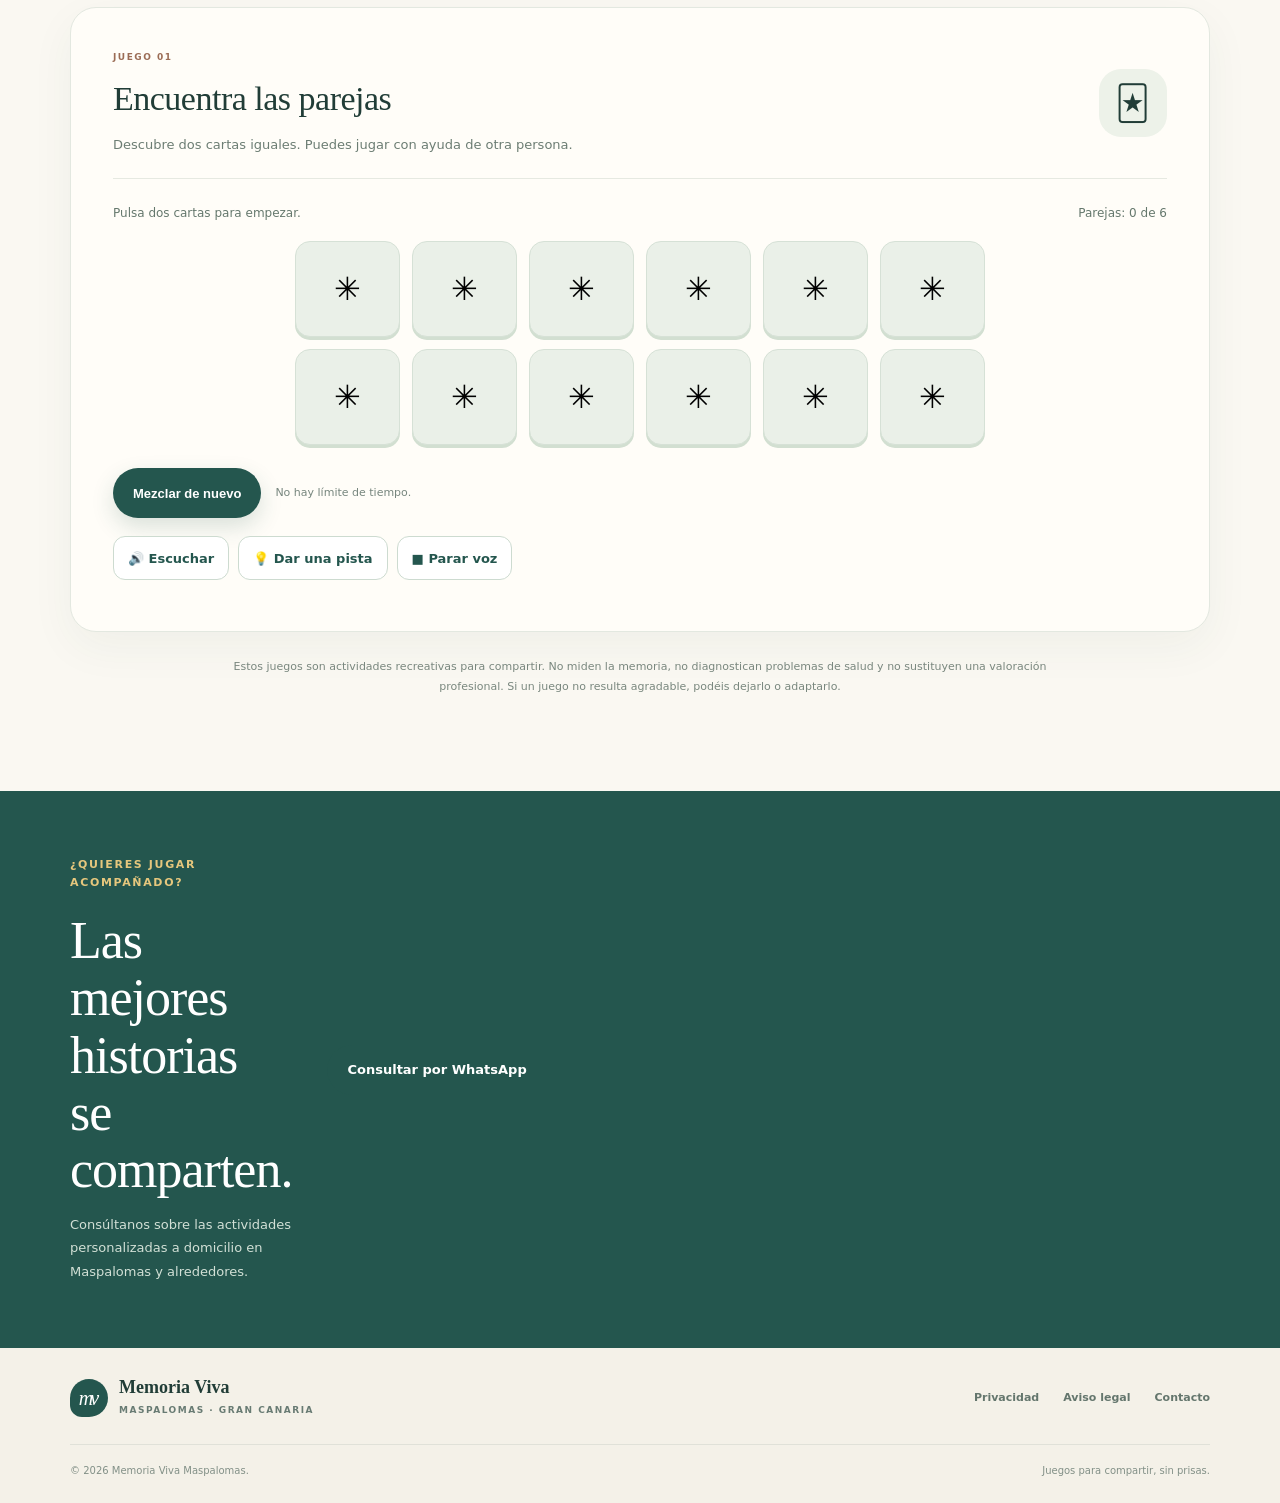
==== commit 8cafa59b: "Simplifica los controles de voz de las postales fotográficas" ====
--- a/juegos.html
+++ b/juegos.html
@@ -51,7 +51,7 @@
 <div class="game-panel" id="game-cambios"><div class="game-panel-head"><div><p class="card-label">JUEGO 05</p><h3>¿Qué ha cambiado?</h3><p>Observa los objetos durante unos segundos. Después cambiaremos uno. ¿Puedes descubrir cuál?</p></div><span class="game-illustration">👀</span></div><div class="scene-card"><p class="scene-instruction" id="scene-instruction">Observa la escena con calma.</p><div class="object-scene" id="object-scene"></div><div class="game-actions scene-actions"><button class="button button-primary" id="scene-show">Ya la he observado</button><button class="button button-secondary" id="scene-reset">Nueva escena</button></div><p class="game-feedback" id="scene-feedback" role="status" aria-live="polite"></p><div class="scene-answers" id="scene-answers"></div></div></div>
 <div class="game-panel" id="game-recuerdos"><div class="game-panel-head"><div><p class="card-label">JUEGO 06</p><h3>Recuerdos para conversar</h3><p>No hay respuestas correctas. Cada pregunta es una invitación a compartir una historia, si apetece.</p></div><span class="game-illustration">📷</span></div><div class="memory-prompt-card"><span class="prompt-flower">✳</span><p class="prompt-category" id="memory-category">LUGARES</p><h4 id="memory-prompt">¿Había algún lugar al que te gustara ir de paseo?</h4><p class="prompt-support" id="prompt-support">Puedes responder hablando, señalando una imagen o simplemente escuchando.</p><div class="prompt-actions"><button class="button button-primary" id="prompt-next">Otra pregunta</button><button class="button button-secondary" id="prompt-fav">♡ Me gusta esta pregunta</button></div><p class="game-feedback" id="prompt-feedback" role="status" aria-live="polite"></p></div></div>
 </div><div class="game-panel" id="game-canarias"><div class="game-panel-head"><div><p class="card-label">JUEGO 07</p><h3>Un paseo por Canarias</h3><p>Gastronomía, música, lugares y tradiciones. Si conoces otra respuesta o una historia distinta, ¡también queremos escucharla!</p></div><span class="game-illustration">🌴</span></div><div class="quiz-card"><span class="quiz-counter" id="canary-counter">Pregunta 1</span><h4 id="canary-question">¿Con qué se elabora tradicionalmente el gofio?</h4><div class="quiz-options" id="canary-options"></div><p class="game-feedback" id="canary-feedback" role="status" aria-live="polite"></p><button class="button button-primary" id="canary-next">Siguiente pregunta</button><p class="gentle-note">No hace falta saberlo todo: cada pregunta es una oportunidad para conversar y compartir recuerdos.</p></div></div>
-<div class="game-panel" id="game-fotografias"><div class="game-panel-head"><div><p class="card-label">JUEGO 08</p><h3>Postales de nuestra isla</h3><p>Mira una fotografía y comparte lo que te sugiera. No necesitas reconocer el lugar: puedes hablar de colores, sonidos, viajes o recuerdos.</p></div><span class="game-illustration">🖼️</span></div><div class="photo-activity"><div class="photo-frame"><img id="photo-image" src="https://commons.wikimedia.org/wiki/Special:FilePath/Roque_Nublo,_gran_canaria.JPG?width=1000" alt="Fotografía del Roque Nublo en Gran Canaria" loading="lazy"><p class="photo-credit" id="photo-credit">Fotografía: Donarreiskoffer · CC BY 3.0 · <a href="https://commons.wikimedia.org/wiki/File:Roque_Nublo,_gran_canaria.JPG" target="_blank" rel="noopener noreferrer">Ver fuente y licencia</a></p></div><div class="photo-question"><span class="prompt-category" id="photo-category">PAISAJES</span><h4 id="photo-prompt">¿Qué te llama la atención de este paisaje?</h4><p id="photo-support">Puedes describir lo que ves, contar si has estado allí o elegir otra fotografía.</p><div class="photo-actions"><button class="button button-primary" id="photo-next" type="button">Otra fotografía</button><button class="button button-secondary" id="photo-listen" type="button">🔊 Escuchar pregunta</button><button class="button button-secondary" id="photo-stop" type="button">■ Parar voz</button></div><p class="game-feedback" id="photo-feedback" role="status" aria-live="polite"></p></div></div><p class="gentle-note">Las fotografías se cargan desde Wikimedia Commons; hace falta conexión a internet. Cada imagen muestra su fuente y licencia.</p></div>
+<div class="game-panel" id="game-fotografias"><div class="game-panel-head"><div><p class="card-label">JUEGO 08</p><h3>Postales de nuestra isla</h3><p>Mira una fotografía y comparte lo que te sugiera. No necesitas reconocer el lugar: puedes hablar de colores, sonidos, viajes o recuerdos.</p></div><span class="game-illustration">🖼️</span></div><div class="photo-activity"><div class="photo-frame"><img id="photo-image" src="https://commons.wikimedia.org/wiki/Special:FilePath/Roque_Nublo,_gran_canaria.JPG?width=1000" alt="Fotografía del Roque Nublo en Gran Canaria" loading="lazy"><p class="photo-credit" id="photo-credit">Fotografía: Donarreiskoffer · CC BY 3.0 · <a href="https://commons.wikimedia.org/wiki/File:Roque_Nublo,_gran_canaria.JPG" target="_blank" rel="noopener noreferrer">Ver fuente y licencia</a></p></div><div class="photo-question"><span class="prompt-category" id="photo-category">PAISAJES</span><h4 id="photo-prompt">¿Qué te llama la atención de este paisaje?</h4><p id="photo-support">Puedes describir lo que ves, contar si has estado allí o elegir otra fotografía.</p><div class="photo-actions"><button class="button button-primary" id="photo-next" type="button">Otra fotografía</button></div><p class="game-feedback" id="photo-feedback" role="status" aria-live="polite"></p></div></div><p class="gentle-note">Las fotografías se cargan desde Wikimedia Commons; hace falta conexión a internet. Cada imagen muestra su fuente y licencia.</p></div>
 <p class="games-disclaimer">Estos juegos son actividades recreativas para compartir. No miden la memoria, no diagnostican problemas de salud y no sustituyen una valoración profesional. Si un juego no resulta agradable, podéis dejarlo o adaptarlo.</p>
 </div></section>
 <section class="games-contact" id="contacto"><div class="container games-contact-inner"><div><p class="eyebrow light">¿Quieres jugar acompañado?</p><h2>Las mejores historias<br>se comparten.</h2><p>Consúltanos sobre las actividades personalizadas a domicilio en Maspalomas y alrededores.</p></div><a class="button button-light js-whatsapp" href="#contacto" data-message="Hola, he visto los juegos de Memoria Viva Maspalomas y me gustaría recibir información sobre las actividades a domicilio.">Consultar por WhatsApp <span aria-hidden="true">↗</span></a></div></section>
--- a/juegos.css
+++ b/juegos.css
@@ -12,3 +12,8 @@
 @media(max-width:950px){.game-tabs{grid-template-columns:repeat(3,minmax(0,1fr))}}
 @media(max-width:600px){.play-settings{grid-template-columns:1fr;padding:15px;gap:15px}.setting-options{gap:6px}.setting-button{padding:9px 11px;min-height:44px}.play-guidance{grid-column:auto}.game-tabs{grid-template-columns:repeat(2,minmax(0,1fr))}.memory-card{min-height:72px}}
 @media(prefers-contrast:more){.setting-button,.quiz-option,.scene-answer,.memory-card{border-width:2px}}
+
+.interest-picker{grid-column:1/-1;border-top:1px solid #e1e7dc;padding-top:14px;display:flex;flex-direction:column;gap:9px}.interest-options{display:flex;flex-wrap:wrap;gap:8px}.interest-chip{border:1px solid #d4dfd3;border-radius:100px;background:#fff;padding:9px 13px;color:#426657;font:inherit;font-size:12px;font-weight:700;min-height:42px;cursor:pointer}.interest-chip.active{background:#e2eee2;border-color:#6d9a7e;color:#204d3c}.interest-chip:focus-visible,.assistive-button:focus-visible{outline:3px solid #c17c52;outline-offset:3px}.interest-note{font-size:12px;color:#65786d;margin:0}
+.assistive-tools{display:flex;gap:9px;flex-wrap:wrap;margin:18px 0 0}.assistive-button{border:1px solid #cddbd0;background:#fff;color:#24564e;border-radius:12px;padding:10px 14px;min-height:44px;font:inherit;font-size:13px;font-weight:700;cursor:pointer}.assistive-button:disabled{opacity:.45;cursor:not-allowed}.assistive-feedback{flex-basis:100%;margin:0;color:#5a6d60;font-size:13px;line-height:1.6}
+.photo-activity{display:grid;grid-template-columns:minmax(0,1.2fr) minmax(0,1fr);gap:22px;align-items:start}.photo-frame{background:#f2f1e9;border-radius:18px;overflow:hidden;border:1px solid #e1e7dc}.photo-frame img{display:block;width:100%;height:320px;object-fit:cover;background:#e6e5dc}.photo-credit{margin:0;padding:10px 13px;font-size:11px;line-height:1.6;color:#637267}.photo-credit a{color:#24564e;text-decoration:underline}.photo-question{background:#f8f8f2;border-radius:18px;padding:20px}.photo-question h4{font-size:22px;line-height:1.4;margin:8px 0 12px;color:#233f36}.photo-question p{line-height:1.65;color:#5d7065}.photo-actions{display:flex;flex-wrap:wrap;gap:8px;margin-top:16px}.photo-actions .button{min-height:44px}.hinted-option{opacity:.45;text-decoration:line-through}
+@media(max-width:700px){.interest-picker{grid-column:auto}.photo-activity{grid-template-columns:1fr;gap:14px}.photo-frame img{height:230px}.photo-question{padding:16px}.photo-question h4{font-size:20px}.assistive-tools{gap:7px}.assistive-button{flex:1 1 auto}}
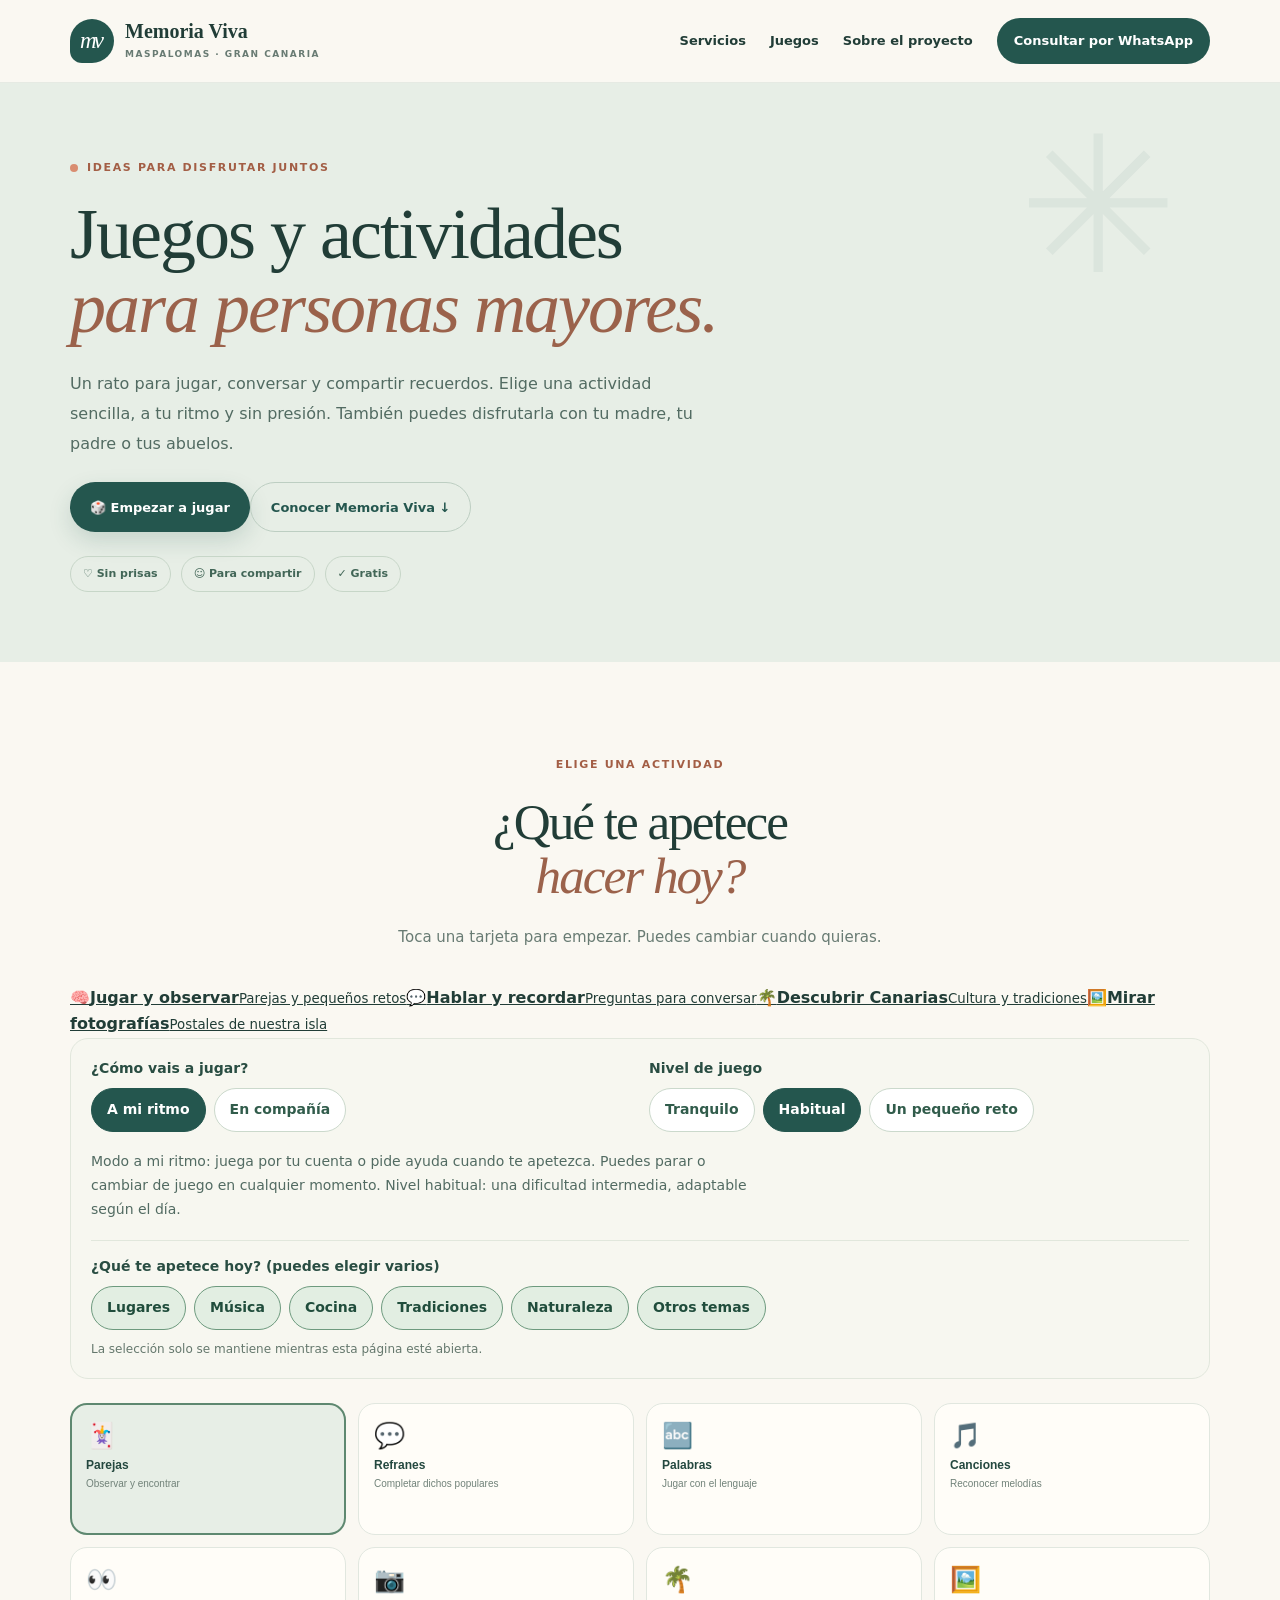
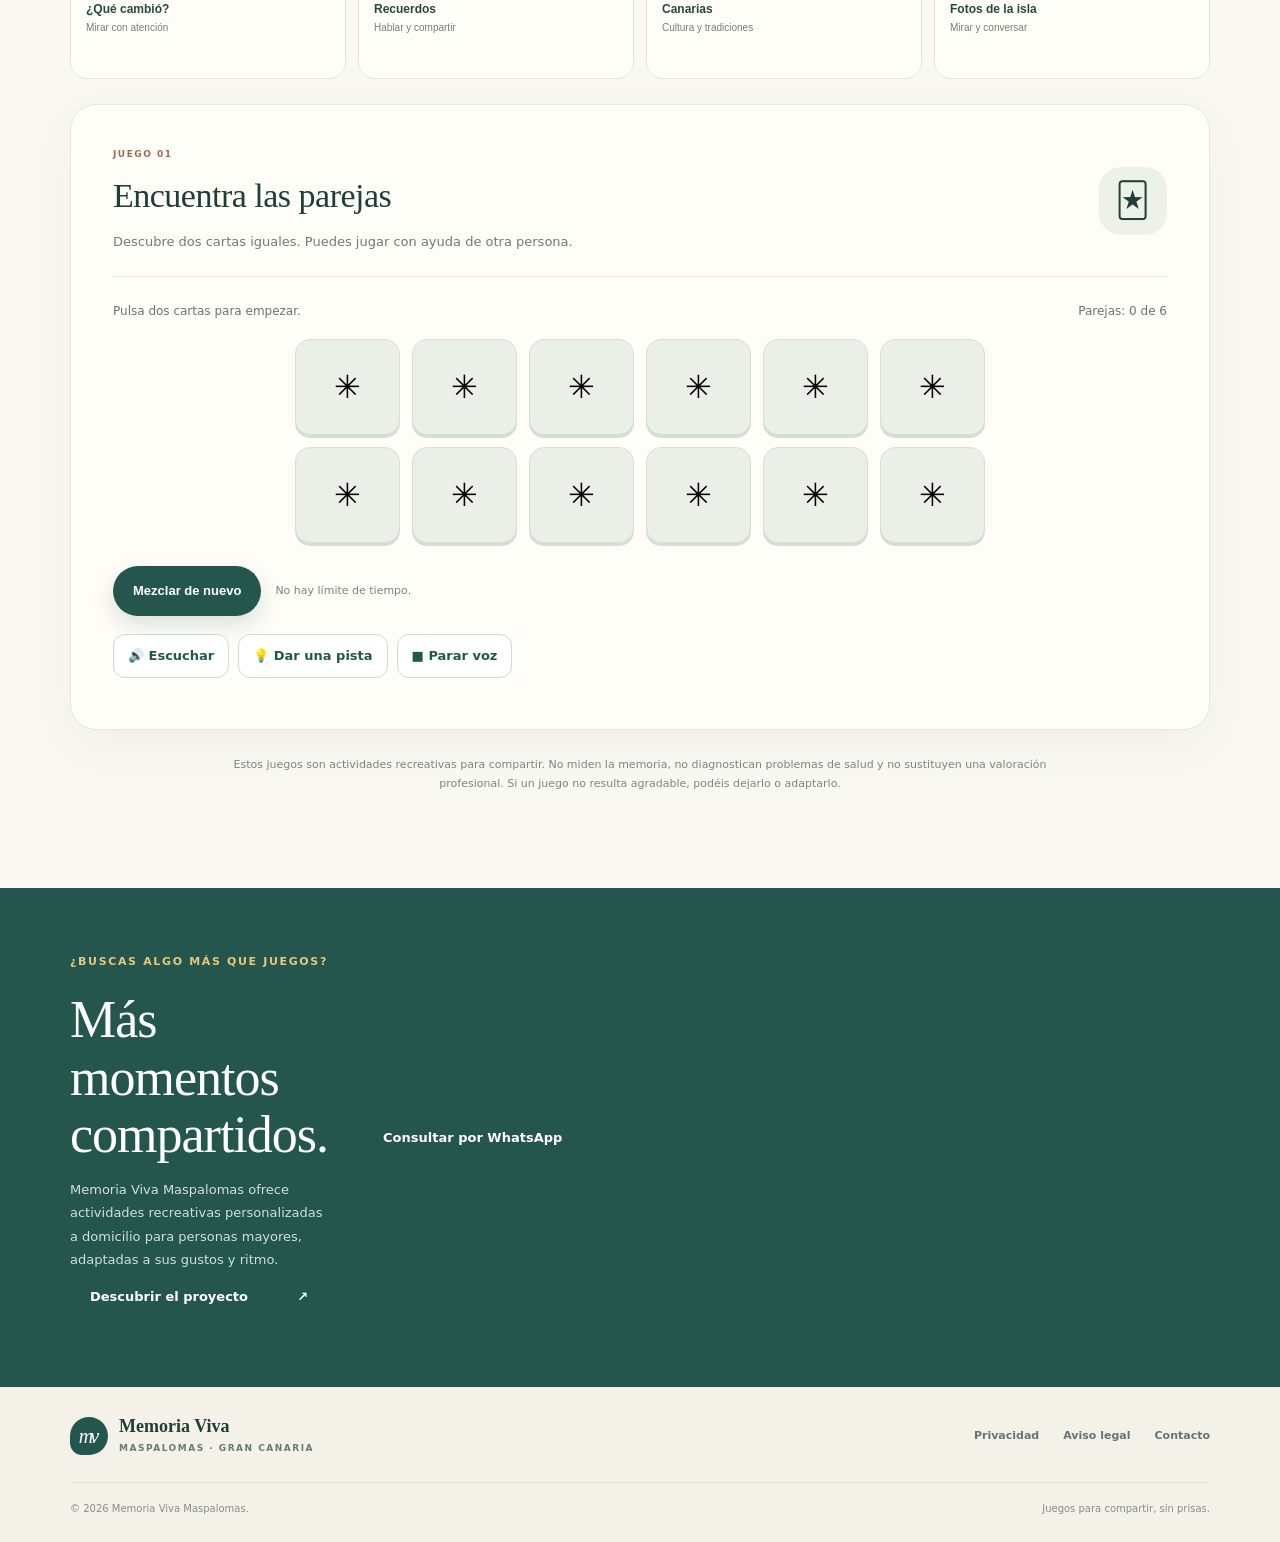
==== commit ff544e25: "Reframe games page around activities for older adults" ====
--- a/juegos.html
+++ b/juegos.html
@@ -3,7 +3,7 @@
 <head>
 <meta charset="utf-8"><meta name="viewport" content="width=device-width, initial-scale=1">
 <meta name="theme-color" content="#24564e">
-<meta name="description" content="Juegos sencillos y agradables para compartir: parejas, refranes, palabras, canciones y recuerdos.">
+<meta name="description" content="Juegos y actividades para personas mayores: propuestas sencillas para conversar, recordar y compartir en familia. Descubre Memoria Viva Maspalomas.">
 <title>Juegos para compartir | Memoria Viva Maspalomas</title>
 <link rel="icon" href="assets/favicon.svg" type="image/svg+xml">
 <link rel="stylesheet" href="styles.css"><link rel="stylesheet" href="juegos.css">
@@ -17,8 +17,9 @@
 <nav id="nav-menu" class="nav-menu" aria-label="Navegación principal"><a href="index.html#servicios">Servicios</a><a href="juegos.html" aria-current="page">Juegos</a><a href="index.html#sobre-nosotros">Sobre el proyecto</a><a class="nav-cta js-whatsapp" href="#contacto" data-message="Hola, me gustaría recibir información sobre Memoria Viva Maspalomas.">Consultar por WhatsApp</a></nav>
 </div></header>
 <main id="contenido">
-<section class="games-hero"><div class="container games-hero-inner"><p class="eyebrow"><span class="eyebrow-dot"></span> Un rato agradable para compartir</p><h1>Jugamos, recordamos<br><em>y conversamos.</em></h1><p>Juegos sencillos para disfrutar sin prisas. Podéis jugar a solas, en familia o acompañados. Aquí no hay notas ni respuestas que den vergüenza: lo importante es pasarlo bien.</p><a href="#elige-juego" class="button button-primary">Elegir un juego <span aria-hidden="true">↓</span></a><div class="games-hero-badges"><span>♡ Sin prisas</span><span>◉ Fácil de usar</span><span>↗ Gratis</span></div></div></section>
-<section class="games-library section" id="elige-juego"><div class="container"><div class="section-heading games-heading"><p class="eyebrow">Elige por dónde empezar</p><h2>¿A qué te apetece<br><em>jugar hoy?</em></h2><p>Selecciona una tarjeta. Puedes cambiar de juego cuando quieras.</p></div>
+<section class="games-hero"><div class="container games-hero-inner"><p class="eyebrow"><span class="eyebrow-dot"></span> Ideas para disfrutar juntos</p><h1>Juegos y actividades<br><em>para personas mayores.</em></h1><p>Un rato para jugar, conversar y compartir recuerdos. Elige una actividad sencilla, a tu ritmo y sin presión. También puedes disfrutarla con tu madre, tu padre o tus abuelos.</p><div class="games-hero-actions"><a href="#elige-juego" class="button button-primary">🎲 Empezar a jugar</a><a href="#memoria-viva" class="button button-secondary">Conocer Memoria Viva ↓</a></div><div class="games-hero-badges"><span>♡ Sin prisas</span><span>☺ Para compartir</span><span>✓ Gratis</span></div></div></section>
+<section class="games-library section" id="elige-juego"><div class="container"><div class="section-heading games-heading"><p class="eyebrow">Elige una actividad</p><h2>¿Qué te apetece<br><em>hacer hoy?</em></h2><p>Toca una tarjeta para empezar. Puedes cambiar cuando quieras.</p></div>
+<div class="activity-shortcuts" aria-label="Tipos de actividad"><a href="#game-parejas" data-shortcut="parejas"><span>🧠</span><strong>Jugar y observar</strong><small>Parejas y pequeños retos</small></a><a href="#game-recuerdos" data-shortcut="recuerdos"><span>💬</span><strong>Hablar y recordar</strong><small>Preguntas para conversar</small></a><a href="#game-canarias" data-shortcut="canarias"><span>🌴</span><strong>Descubrir Canarias</strong><small>Cultura y tradiciones</small></a><a href="#game-fotografias" data-shortcut="fotografias"><span>🖼️</span><strong>Mirar fotografías</strong><small>Postales de nuestra isla</small></a></div>
 <div class="play-settings" aria-label="Personaliza la forma de jugar">
   <div class="setting-group"><span class="setting-label" id="mode-label">¿Cómo vais a jugar?</span><div class="setting-options" role="group" aria-labelledby="mode-label"><button type="button" class="setting-button active" data-mode="solo" aria-pressed="true">A mi ritmo</button><button type="button" class="setting-button" data-mode="acompanado" aria-pressed="false">En compañía</button></div></div>
   <div class="setting-group"><span class="setting-label" id="difficulty-label">Nivel de juego</span><div class="setting-options" role="group" aria-labelledby="difficulty-label"><button type="button" class="setting-button" data-level="facil" aria-pressed="false">Tranquilo</button><button type="button" class="setting-button active" data-level="medio" aria-pressed="true">Habitual</button><button type="button" class="setting-button" data-level="reto" aria-pressed="false">Un pequeño reto</button></div></div>
@@ -54,7 +55,7 @@
 <div class="game-panel" id="game-fotografias"><div class="game-panel-head"><div><p class="card-label">JUEGO 08</p><h3>Postales de nuestra isla</h3><p>Mira una fotografía y comparte lo que te sugiera. No necesitas reconocer el lugar: puedes hablar de colores, sonidos, viajes o recuerdos.</p></div><span class="game-illustration">🖼️</span></div><div class="photo-activity"><div class="photo-frame"><img id="photo-image" src="https://commons.wikimedia.org/wiki/Special:FilePath/Roque_Nublo,_gran_canaria.JPG?width=1000" alt="Fotografía del Roque Nublo en Gran Canaria" loading="lazy"><p class="photo-credit" id="photo-credit">Fotografía: Donarreiskoffer · CC BY 3.0 · <a href="https://commons.wikimedia.org/wiki/File:Roque_Nublo,_gran_canaria.JPG" target="_blank" rel="noopener noreferrer">Ver fuente y licencia</a></p></div><div class="photo-question"><span class="prompt-category" id="photo-category">PAISAJES</span><h4 id="photo-prompt">¿Qué te llama la atención de este paisaje?</h4><p id="photo-support">Puedes describir lo que ves, contar si has estado allí o elegir otra fotografía.</p><div class="photo-actions"><button class="button button-primary" id="photo-next" type="button">Otra fotografía</button></div><p class="game-feedback" id="photo-feedback" role="status" aria-live="polite"></p></div></div><p class="gentle-note">Las fotografías se cargan desde Wikimedia Commons; hace falta conexión a internet. Cada imagen muestra su fuente y licencia.</p></div>
 <p class="games-disclaimer">Estos juegos son actividades recreativas para compartir. No miden la memoria, no diagnostican problemas de salud y no sustituyen una valoración profesional. Si un juego no resulta agradable, podéis dejarlo o adaptarlo.</p>
 </div></section>
-<section class="games-contact" id="contacto"><div class="container games-contact-inner"><div><p class="eyebrow light">¿Quieres jugar acompañado?</p><h2>Las mejores historias<br>se comparten.</h2><p>Consúltanos sobre las actividades personalizadas a domicilio en Maspalomas y alrededores.</p></div><a class="button button-light js-whatsapp" href="#contacto" data-message="Hola, he visto los juegos de Memoria Viva Maspalomas y me gustaría recibir información sobre las actividades a domicilio.">Consultar por WhatsApp <span aria-hidden="true">↗</span></a></div></section>
+<section class="games-contact" id="memoria-viva"><div class="container games-contact-inner"><div><p class="eyebrow light">¿Buscas algo más que juegos?</p><h2>Más momentos<br>compartidos.</h2><p>Memoria Viva Maspalomas ofrece actividades recreativas personalizadas a domicilio para personas mayores, adaptadas a sus gustos y ritmo.</p><a class="button button-light" href="index.html#servicios">Descubrir el proyecto <span aria-hidden="true">↗</span></a></div><a class="button button-light js-whatsapp" href="#contacto" data-message="Hola, he visto los juegos de Memoria Viva Maspalomas y me gustaría recibir información sobre las actividades recreativas a domicilio.">Consultar por WhatsApp <span aria-hidden="true">↗</span></a></div></section>
 </main>
 <footer class="site-footer"><div class="container footer-top"><a class="brand footer-brand" href="index.html"><span class="brand-mark" aria-hidden="true">mv</span><span><strong>Memoria Viva</strong><small>MASPALOMAS · GRAN CANARIA</small></span></a><div class="footer-links"><a href="privacidad.html">Privacidad</a><a href="aviso-legal.html">Aviso legal</a><a href="index.html#contacto">Contacto</a></div></div><div class="container footer-bottom"><p>© <span id="year"></span> Memoria Viva Maspalomas.</p><p>Juegos para compartir, sin prisas.</p></div></footer>
 </body></html>
--- a/juegos.css
+++ b/juegos.css
@@ -17,3 +17,18 @@
 .assistive-tools{display:flex;gap:9px;flex-wrap:wrap;margin:18px 0 0}.assistive-button{border:1px solid #cddbd0;background:#fff;color:#24564e;border-radius:12px;padding:10px 14px;min-height:44px;font:inherit;font-size:13px;font-weight:700;cursor:pointer}.assistive-button:disabled{opacity:.45;cursor:not-allowed}.assistive-feedback{flex-basis:100%;margin:0;color:#5a6d60;font-size:13px;line-height:1.6}
 .photo-activity{display:grid;grid-template-columns:minmax(0,1.2fr) minmax(0,1fr);gap:22px;align-items:start}.photo-frame{background:#f2f1e9;border-radius:18px;overflow:hidden;border:1px solid #e1e7dc}.photo-frame img{display:block;width:100%;height:320px;object-fit:cover;background:#e6e5dc}.photo-credit{margin:0;padding:10px 13px;font-size:11px;line-height:1.6;color:#637267}.photo-credit a{color:#24564e;text-decoration:underline}.photo-question{background:#f8f8f2;border-radius:18px;padding:20px}.photo-question h4{font-size:22px;line-height:1.4;margin:8px 0 12px;color:#233f36}.photo-question p{line-height:1.65;color:#5d7065}.photo-actions{display:flex;flex-wrap:wrap;gap:8px;margin-top:16px}.photo-actions .button{min-height:44px}.hinted-option{opacity:.45;text-decoration:line-through}
 @media(max-width:700px){.interest-picker{grid-column:auto}.photo-activity{grid-template-columns:1fr;gap:14px}.photo-frame img{height:230px}.photo-question{padding:16px}.photo-question h4{font-size:20px}.assistive-tools{gap:7px}.assistive-button{flex:1 1 auto}}
+
+/* Corrección visual del panel de preferencias: estilos aislados de reglas globales. */
+body.games-page .play-settings{display:grid;grid-template-columns:1fr 1fr;gap:18px;background:#f7f7f0;border:1px solid #e1e7dc;border-radius:18px;padding:20px;margin:0 0 24px;color:#24483f}
+body.games-page .setting-group{display:flex;flex-direction:column;align-items:flex-start;gap:10px;min-width:0}
+body.games-page .setting-label{display:block;font-family:inherit;font-size:14px;line-height:1.4;font-weight:750;color:#294d42;margin:0}
+body.games-page .setting-options,body.games-page .interest-options{display:flex;flex-wrap:wrap;gap:8px;align-items:center}
+body.games-page .setting-button,body.games-page .interest-chip{appearance:none;-webkit-appearance:none;display:inline-flex;align-items:center;justify-content:center;min-height:44px;padding:10px 15px;border:1px solid #cbd9cc;border-radius:999px;background:#fff;color:#315c4b;font-family:inherit;font-size:14px;line-height:1.25;font-weight:650;text-align:center;white-space:normal;box-shadow:none;cursor:pointer;transition:background .15s,border-color .15s,color .15s}
+body.games-page .setting-button.active{background:#24564e;border-color:#24564e;color:#fff}
+body.games-page .interest-chip.active{background:#e2eee2;border-color:#6d9a7e;color:#204d3c}
+body.games-page .setting-button:hover,body.games-page .interest-chip:hover{border-color:#6d9a7e}
+body.games-page .setting-button:focus-visible,body.games-page .interest-chip:focus-visible{outline:3px solid #c17c52;outline-offset:3px}
+body.games-page .play-guidance{grid-column:1/-1;margin:0;color:#526b62;font-size:14px;line-height:1.7;max-width:75ch}
+body.games-page .interest-picker{grid-column:1/-1;border-top:1px solid #e1e7dc;padding-top:16px;display:flex;flex-direction:column;align-items:flex-start;gap:10px;min-width:0}
+body.games-page .interest-note{font-size:12px;line-height:1.5;color:#65786d;margin:0}
+@media(max-width:600px){body.games-page .play-settings{grid-template-columns:minmax(0,1fr);padding:16px;gap:17px}body.games-page .setting-label{font-size:14px}body.games-page .setting-options,body.games-page .interest-options{gap:8px}body.games-page .setting-button,body.games-page .interest-chip{font-size:14px;min-height:44px;padding:10px 13px}body.games-page .play-guidance,body.games-page .interest-picker{grid-column:auto}}
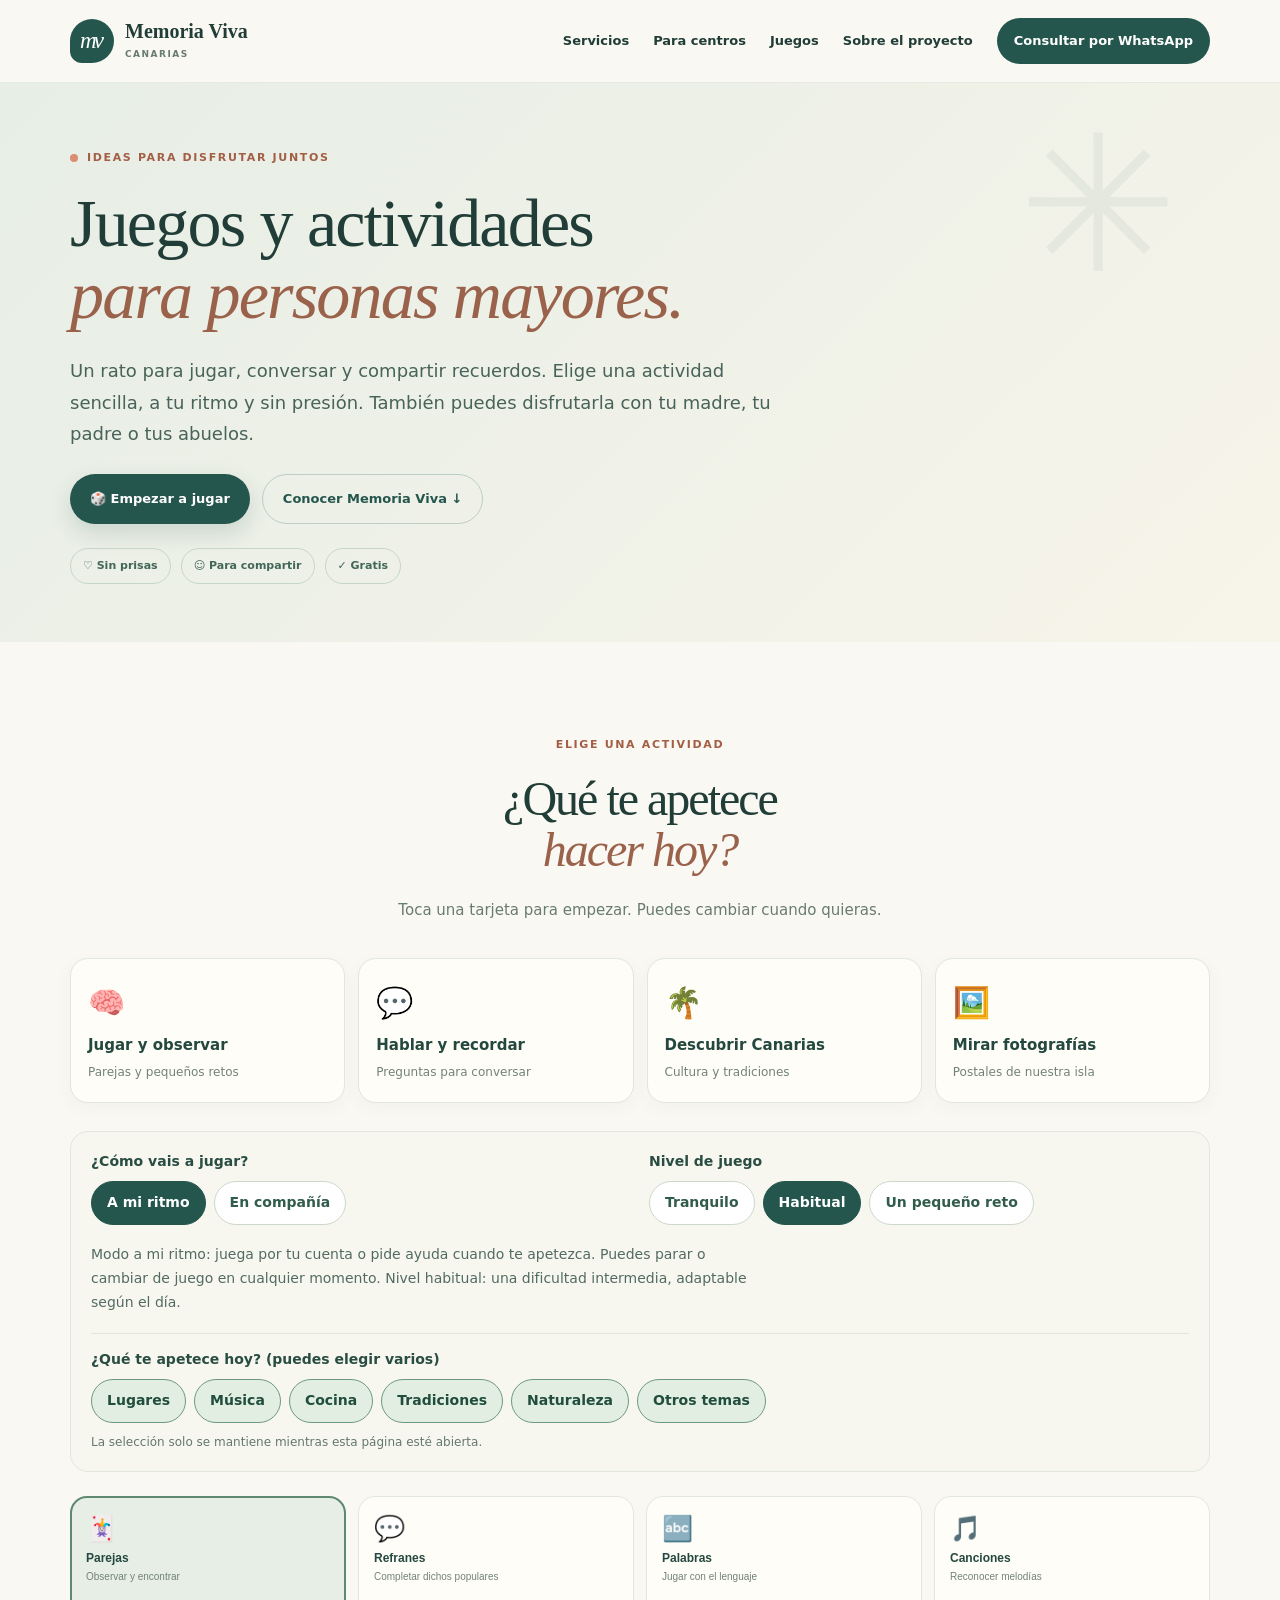
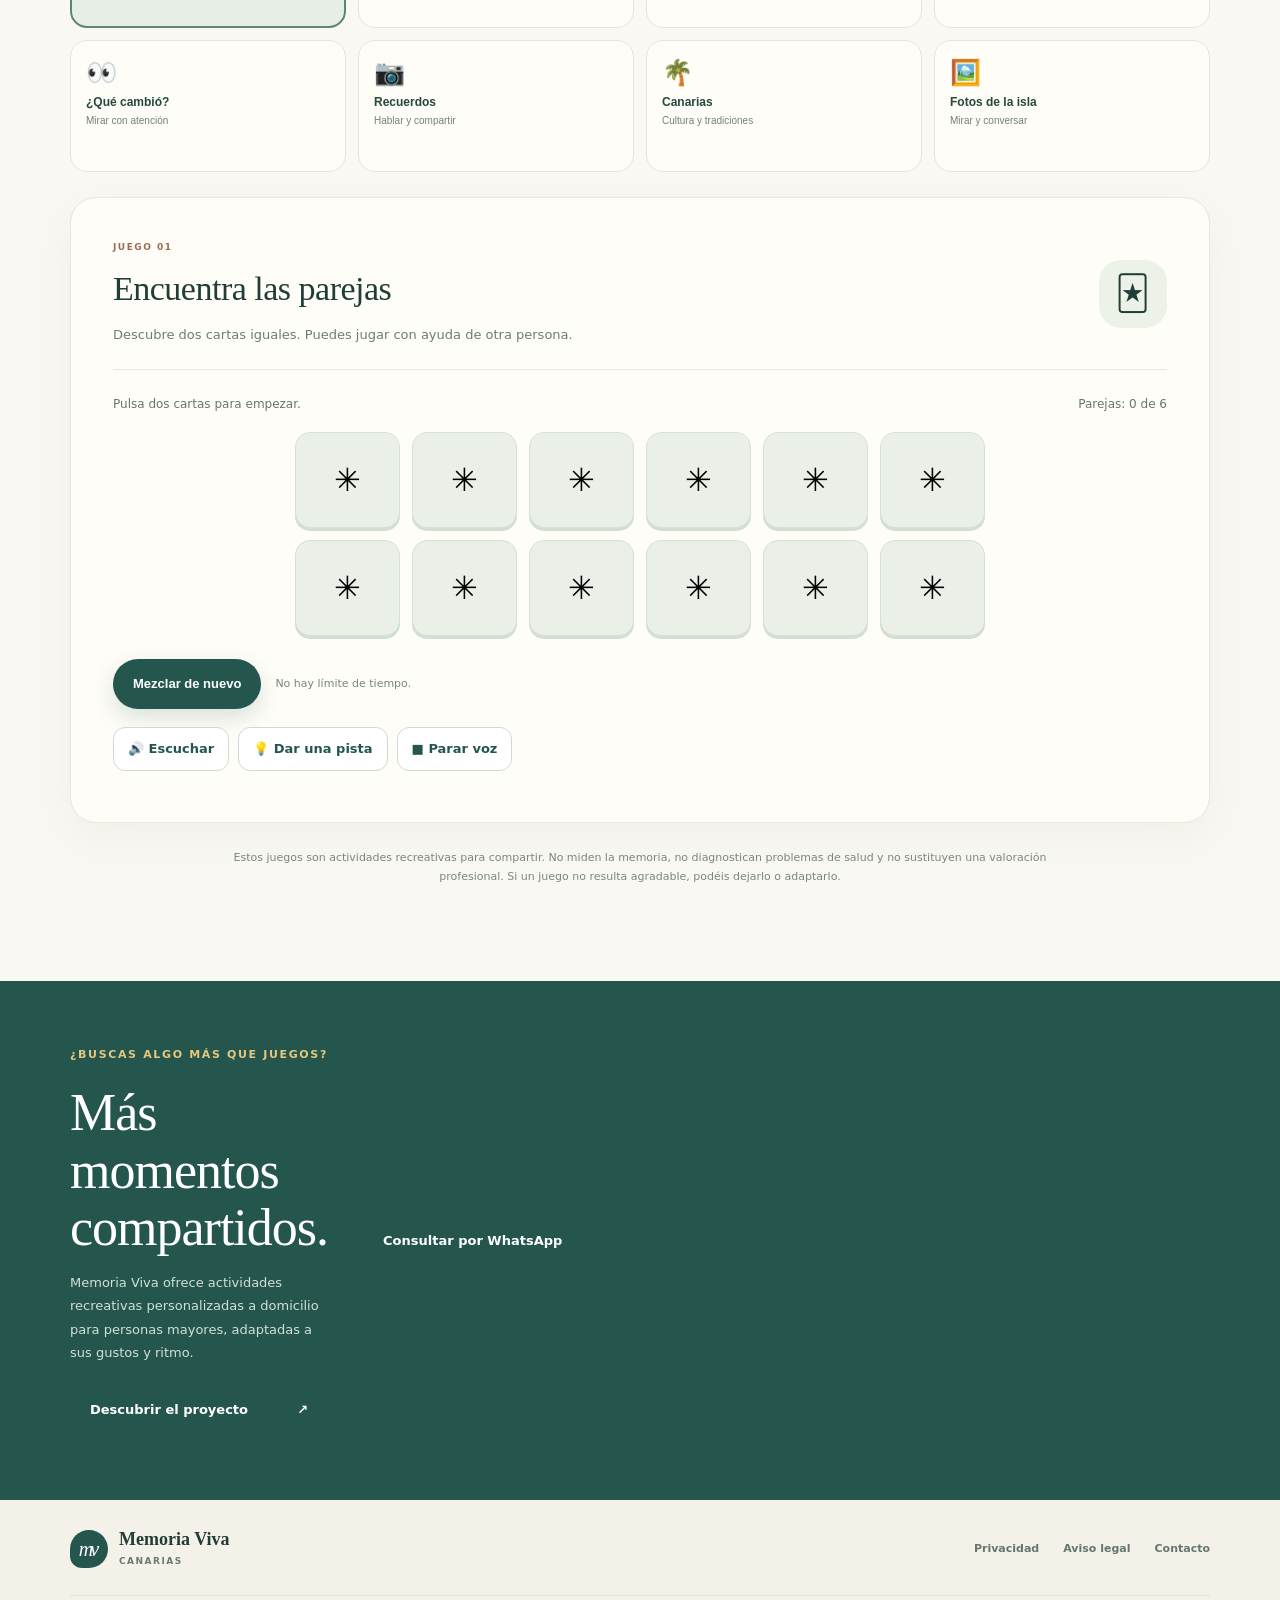
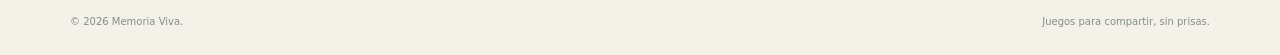
==== commit 11d643b8: "Actualiza la marca y navegación de la página de juegos" ====
--- a/juegos.html
+++ b/juegos.html
@@ -3,8 +3,8 @@
 <head>
 <meta charset="utf-8"><meta name="viewport" content="width=device-width, initial-scale=1">
 <meta name="theme-color" content="#24564e">
-<meta name="description" content="Juegos y actividades para personas mayores: propuestas sencillas para conversar, recordar y compartir en familia. Descubre Memoria Viva Maspalomas.">
-<title>Juegos para compartir | Memoria Viva Maspalomas</title>
+<meta name="description" content="Juegos y actividades para personas mayores: propuestas sencillas para conversar, recordar y compartir en familia. Descubre Memoria Viva.">
+<title>Juegos para compartir | Memoria Viva</title>
 <link rel="icon" href="assets/favicon.svg" type="image/svg+xml">
 <link rel="stylesheet" href="styles.css"><link rel="stylesheet" href="juegos.css">
 <script src="site-config.js" defer></script><script src="juegos.js" defer></script>
@@ -12,9 +12,9 @@
 <body class="games-page">
 <a class="skip-link" href="#contenido">Saltar al contenido</a>
 <header class="site-header"><div class="container nav-wrap">
-<a class="brand" href="index.html" aria-label="Memoria Viva Maspalomas, inicio"><span class="brand-mark" aria-hidden="true">mv</span><span><strong>Memoria Viva</strong><small>MASPALOMAS · GRAN CANARIA</small></span></a>
+<a class="brand" href="index.html" aria-label="Memoria Viva, inicio"><span class="brand-mark" aria-hidden="true">mv</span><span><strong>Memoria Viva</strong><small>CANARIAS</small></span></a>
 <button class="menu-toggle" aria-expanded="false" aria-controls="nav-menu" aria-label="Abrir menú">☰</button>
-<nav id="nav-menu" class="nav-menu" aria-label="Navegación principal"><a href="index.html#servicios">Servicios</a><a href="juegos.html" aria-current="page">Juegos</a><a href="index.html#sobre-nosotros">Sobre el proyecto</a><a class="nav-cta js-whatsapp" href="#contacto" data-message="Hola, me gustaría recibir información sobre Memoria Viva Maspalomas.">Consultar por WhatsApp</a></nav>
+<nav id="nav-menu" class="nav-menu" aria-label="Navegación principal"><a href="index.html#servicios">Servicios</a><a href="centros.html">Para centros</a><a href="juegos.html" aria-current="page">Juegos</a><a href="index.html#sobre-nosotros">Sobre el proyecto</a><a class="nav-cta js-whatsapp" href="#contacto" data-message="Hola, me gustaría recibir información sobre Memoria Viva.">Consultar por WhatsApp</a></nav>
 </div></header>
 <main id="contenido">
 <section class="games-hero"><div class="container games-hero-inner"><p class="eyebrow"><span class="eyebrow-dot"></span> Ideas para disfrutar juntos</p><h1>Juegos y actividades<br><em>para personas mayores.</em></h1><p>Un rato para jugar, conversar y compartir recuerdos. Elige una actividad sencilla, a tu ritmo y sin presión. También puedes disfrutarla con tu madre, tu padre o tus abuelos.</p><div class="games-hero-actions"><a href="#elige-juego" class="button button-primary">🎲 Empezar a jugar</a><a href="#memoria-viva" class="button button-secondary">Conocer Memoria Viva ↓</a></div><div class="games-hero-badges"><span>♡ Sin prisas</span><span>☺ Para compartir</span><span>✓ Gratis</span></div></div></section>
@@ -55,7 +55,7 @@
 <div class="game-panel" id="game-fotografias"><div class="game-panel-head"><div><p class="card-label">JUEGO 08</p><h3>Postales de nuestra isla</h3><p>Mira una fotografía y comparte lo que te sugiera. No necesitas reconocer el lugar: puedes hablar de colores, sonidos, viajes o recuerdos.</p></div><span class="game-illustration">🖼️</span></div><div class="photo-activity"><div class="photo-frame"><img id="photo-image" src="https://commons.wikimedia.org/wiki/Special:FilePath/Roque_Nublo,_gran_canaria.JPG?width=1000" alt="Fotografía del Roque Nublo en Gran Canaria" loading="lazy"><p class="photo-credit" id="photo-credit">Fotografía: Donarreiskoffer · CC BY 3.0 · <a href="https://commons.wikimedia.org/wiki/File:Roque_Nublo,_gran_canaria.JPG" target="_blank" rel="noopener noreferrer">Ver fuente y licencia</a></p></div><div class="photo-question"><span class="prompt-category" id="photo-category">PAISAJES</span><h4 id="photo-prompt">¿Qué te llama la atención de este paisaje?</h4><p id="photo-support">Puedes describir lo que ves, contar si has estado allí o elegir otra fotografía.</p><div class="photo-actions"><button class="button button-primary" id="photo-next" type="button">Otra fotografía</button></div><p class="game-feedback" id="photo-feedback" role="status" aria-live="polite"></p></div></div><p class="gentle-note">Las fotografías se cargan desde Wikimedia Commons; hace falta conexión a internet. Cada imagen muestra su fuente y licencia.</p></div>
 <p class="games-disclaimer">Estos juegos son actividades recreativas para compartir. No miden la memoria, no diagnostican problemas de salud y no sustituyen una valoración profesional. Si un juego no resulta agradable, podéis dejarlo o adaptarlo.</p>
 </div></section>
-<section class="games-contact" id="memoria-viva"><div class="container games-contact-inner"><div><p class="eyebrow light">¿Buscas algo más que juegos?</p><h2>Más momentos<br>compartidos.</h2><p>Memoria Viva Maspalomas ofrece actividades recreativas personalizadas a domicilio para personas mayores, adaptadas a sus gustos y ritmo.</p><a class="button button-light" href="index.html#servicios">Descubrir el proyecto <span aria-hidden="true">↗</span></a></div><a class="button button-light js-whatsapp" href="#contacto" data-message="Hola, he visto los juegos de Memoria Viva Maspalomas y me gustaría recibir información sobre las actividades recreativas a domicilio.">Consultar por WhatsApp <span aria-hidden="true">↗</span></a></div></section>
+<section class="games-contact" id="memoria-viva"><div class="container games-contact-inner"><div><p class="eyebrow light">¿Buscas algo más que juegos?</p><h2>Más momentos<br>compartidos.</h2><p>Memoria Viva ofrece actividades recreativas personalizadas a domicilio para personas mayores, adaptadas a sus gustos y ritmo.</p><a class="button button-light" href="index.html#servicios">Descubrir el proyecto <span aria-hidden="true">↗</span></a></div><a class="button button-light js-whatsapp" href="#contacto" data-message="Hola, he visto los juegos de Memoria Viva y me gustaría recibir información sobre las actividades recreativas a domicilio.">Consultar por WhatsApp <span aria-hidden="true">↗</span></a></div></section>
 </main>
-<footer class="site-footer"><div class="container footer-top"><a class="brand footer-brand" href="index.html"><span class="brand-mark" aria-hidden="true">mv</span><span><strong>Memoria Viva</strong><small>MASPALOMAS · GRAN CANARIA</small></span></a><div class="footer-links"><a href="privacidad.html">Privacidad</a><a href="aviso-legal.html">Aviso legal</a><a href="index.html#contacto">Contacto</a></div></div><div class="container footer-bottom"><p>© <span id="year"></span> Memoria Viva Maspalomas.</p><p>Juegos para compartir, sin prisas.</p></div></footer>
+<footer class="site-footer"><div class="container footer-top"><a class="brand footer-brand" href="index.html"><span class="brand-mark" aria-hidden="true">mv</span><span><strong>Memoria Viva</strong><small>CANARIAS</small></span></a><div class="footer-links"><a href="privacidad.html">Privacidad</a><a href="aviso-legal.html">Aviso legal</a><a href="index.html#contacto">Contacto</a></div></div><div class="container footer-bottom"><p>© <span id="year"></span> Memoria Viva.</p><p>Juegos para compartir, sin prisas.</p></div></footer>
 </body></html>
--- a/juegos.css
+++ b/juegos.css
@@ -32,3 +32,20 @@
 body.games-page .interest-picker{grid-column:1/-1;border-top:1px solid #e1e7dc;padding-top:16px;display:flex;flex-direction:column;align-items:flex-start;gap:10px;min-width:0}
 body.games-page .interest-note{font-size:12px;line-height:1.5;color:#65786d;margin:0}
 @media(max-width:600px){body.games-page .play-settings{grid-template-columns:minmax(0,1fr);padding:16px;gap:17px}body.games-page .setting-label{font-size:14px}body.games-page .setting-options,body.games-page .interest-options{gap:8px}body.games-page .setting-button,body.games-page .interest-chip{font-size:14px;min-height:44px;padding:10px 13px}body.games-page .play-guidance,body.games-page .interest-picker{grid-column:auto}}
+
+/* Portada visual y accesos rápidos para familias y personas mayores */
+body.games-page .games-hero{background:linear-gradient(135deg,#e7eee6 0%,#f7f4e9 100%);padding:66px 0 58px}
+body.games-page .games-hero h1{max-width:850px;font-size:clamp(40px,6vw,68px);line-height:1.06;letter-spacing:-1.8px}
+body.games-page .games-hero-inner>p:not(.eyebrow){font-size:18px;line-height:1.75;max-width:720px;color:#486359}
+body.games-page .games-hero-actions{display:flex;flex-wrap:wrap;gap:12px;margin-top:24px}
+body.games-page .games-hero-actions .button{min-height:50px;display:inline-flex;align-items:center;justify-content:center}
+body.games-page .games-heading h2{font-size:clamp(34px,4.5vw,48px)}
+body.games-page .activity-shortcuts{display:grid;grid-template-columns:repeat(4,minmax(0,1fr));gap:13px;margin:0 0 28px}
+body.games-page .activity-shortcuts a{display:flex;flex-direction:column;align-items:flex-start;gap:8px;min-height:145px;padding:19px 17px;text-decoration:none;border:1px solid #e0e7dd;border-radius:18px;background:#fffdf8;color:#24483f;box-shadow:0 5px 18px rgba(35,70,57,.04);transition:transform .16s,border-color .16s}
+body.games-page .activity-shortcuts a:hover{transform:translateY(-3px);border-color:#8eae94}
+body.games-page .activity-shortcuts a>span{font-size:30px}
+body.games-page .activity-shortcuts strong{font-size:15px;line-height:1.35}
+body.games-page .activity-shortcuts small{font-size:12px;line-height:1.5;color:#718279}
+body.games-page .games-contact-inner>div .button{margin-top:20px}
+@media(max-width:850px){body.games-page .activity-shortcuts{grid-template-columns:repeat(2,minmax(0,1fr))}}
+@media(max-width:600px){body.games-page .games-hero{padding:48px 0 42px}body.games-page .games-hero h1{font-size:clamp(37px,10vw,52px);letter-spacing:-1px}body.games-page .games-hero-inner>p:not(.eyebrow){font-size:16px;line-height:1.65;margin:18px 0}body.games-page .games-hero-actions{display:grid;grid-template-columns:1fr;gap:10px}body.games-page .games-hero-actions .button{width:100%}body.games-page .activity-shortcuts{gap:9px;margin-bottom:23px}body.games-page .activity-shortcuts a{min-height:132px;padding:14px 12px;border-radius:15px}body.games-page .activity-shortcuts a>span{font-size:26px}body.games-page .activity-shortcuts strong{font-size:14px}body.games-page .activity-shortcuts small{font-size:11px}}
